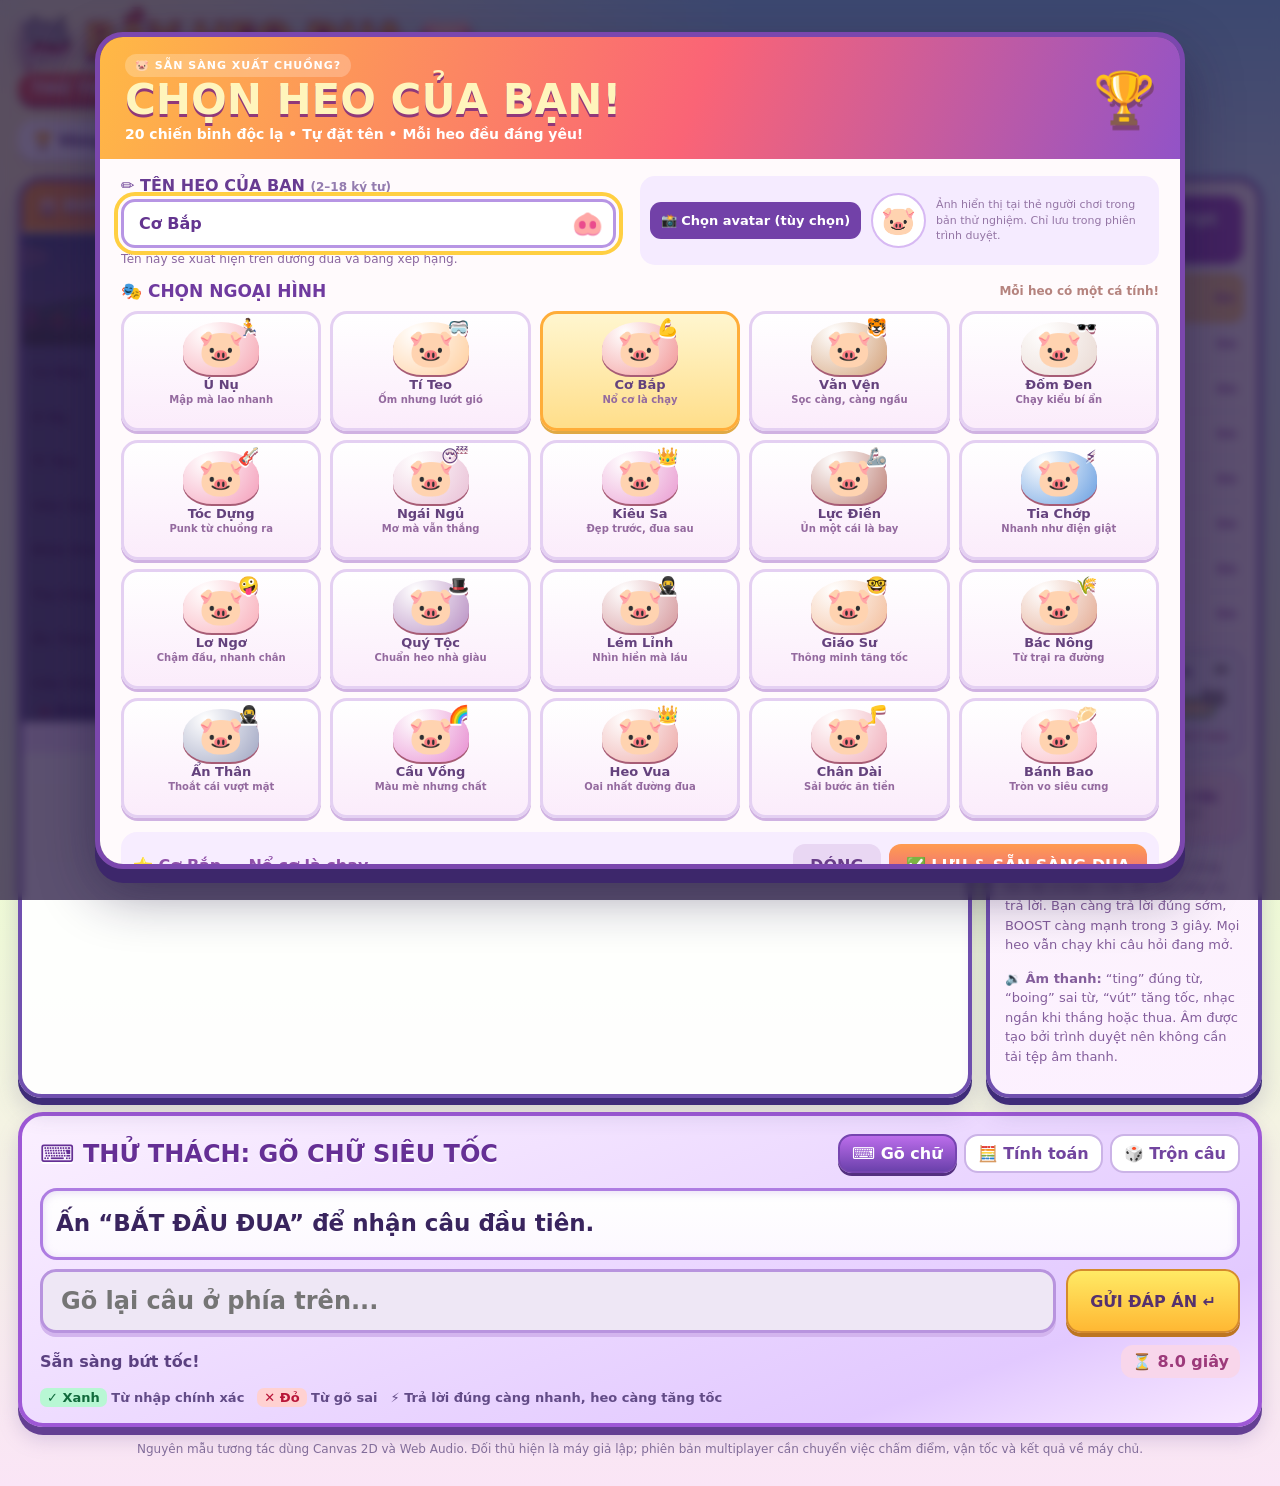
==== index.html @ 186b77ed "deploy: create GitHub Pages site entry from playable pig racing V2" ====
<!doctype html>
<html lang="vi">
<head>
<meta charset="utf-8">
<meta name="viewport" content="width=device-width, initial-scale=1">
<title>Bầy Heo Đua • Đường đua 3 vòng & Tùy chỉnh heo</title>
<style>
:root{font-family:"Trebuchet MS",system-ui,sans-serif;color:#39245e;background:#f8eaca;font-synthesis:none}
*{box-sizing:border-box}body{margin:0;background:radial-gradient(circle at 20% 0%,#fff6d8,#f9def0 54%,#d1f0fd);min-height:100vh}
button,input{font:inherit}button{cursor:pointer;border:0;font-weight:900}
.shell{max-width:1530px;margin:auto;padding:18px}.top{display:flex;align-items:center;justify-content:space-between;gap:14px;flex-wrap:wrap;margin-bottom:14px}
h1{margin:0;font-size:clamp(23px,3.4vw,44px);color:#fff;text-shadow:0 3px 0 #873e9c,3px 5px 0 #502f74,-1px -1px 1px #502f74;letter-spacing:.5px}
.sub{font-weight:900;color:#b03663;letter-spacing:.4px;margin:3px 0 0}
.header-controls{display:flex;gap:8px;align-items:center;flex-wrap:wrap}.pill,.control{border-radius:16px;padding:11px 15px;box-shadow:0 4px 0 rgba(86,52,116,.18);background:#fff;color:#553277;font-weight:900}
.pill b{color:#ec5288}.control{background:#51317a;color:#fff}.control.primary{background:#ef528c;color:white}.control:hover,.choice:hover{filter:brightness(1.08)}.control:focus-visible,.choice:focus-visible,input:focus-visible{outline:4px solid #ffcf42;outline-offset:3px}
.layout{display:grid;grid-template-columns:minmax(0,1fr) 276px;gap:14px}.card{background:rgba(255,255,255,.94);border:4px solid #70479a;border-radius:24px;box-shadow:0 9px 0 rgba(74,38,102,.18);overflow:hidden}
.arena-bar{background:linear-gradient(100deg,#6f41ad,#a34cc2);color:#fff;display:flex;gap:10px;padding:10px 16px;align-items:center;justify-content:space-between;flex-wrap:wrap;font-weight:900}
.arena-bar span{background:#ffffff24;border-radius:18px;padding:5px 10px}.canvaswrap{position:relative;background:#c6f0fc}
canvas{width:100%;height:auto;aspect-ratio:1200/620;display:block}.canvas-cover{position:absolute;inset:0;background:#2a1846ae;display:flex;align-items:center;justify-content:center;text-align:center;padding:16px;color:#fff}
.canvas-cover.hidden{display:none}.canvas-cover .message{max-width:530px;background:#583484ed;border:3px solid #ffd46c;border-radius:26px;padding:20px;box-shadow:0 10px 25px #24143f75}
.canvas-cover h2{font-size:clamp(24px,3vw,37px);margin:0 0 12px;color:#ffed94}.canvas-cover p{line-height:1.5}.canvas-cover .big{background:#ffcd35;color:#522c72;border-radius:16px;padding:12px 24px;box-shadow:0 5px 0 #b57324}
.bottom-hint{padding:8px 14px;text-align:center;font-size:13px;font-weight:800;color:#79549a;background:#f4e6ff}
.sidebar{padding:15px}.sidebar h2{font-size:20px;margin:0 0 10px}.racer{display:flex;align-items:center;justify-content:space-between;padding:9px 6px;border-bottom:1px dashed #d7b8e8;font-weight:900;gap:6px}.racer.me{background:#fff0b5;border-radius:12px}.racer .position{display:inline-grid;place-items:center;border-radius:100%;width:26px;height:26px;background:#6f4ca5;color:#fff;font-size:13px}
.racer .nm{flex:1;min-width:0;font-size:13px}.racer .meter{color:#a060b1;font-size:12px;white-space:nowrap}.tip{font-size:13px;color:#845e9c;line-height:1.5;margin-top:14px}
.challenge{margin-top:14px;padding:18px;border:4px solid #7b4db2;border-radius:25px;background:linear-gradient(120deg,#fbecff,#fafaff);box-shadow:0 9px 0 #c8b0e4}
.challenge-head{display:flex;align-items:center;justify-content:space-between;gap:12px;flex-wrap:wrap}.challenge h2{font-size:clamp(17px,2.2vw,24px);margin:0;color:#63368e}
.choices{display:flex;gap:7px;flex-wrap:wrap}.choice{padding:8px 12px;border-radius:14px;color:#72459f;background:white;border:2px solid #cbb3e7}.choice.active{background:#7645b0;border-color:#7645b0;color:white}
.prompt{display:flex;flex-wrap:wrap;gap:6px;min-height:72px;background:#fff;border:3px solid #d8bdf6;border-radius:17px;padding:13px;margin:15px 0 9px;align-items:center;line-height:1.7;font-size:clamp(15px,2.1vw,23px);font-weight:900}
.word{padding:2px 5px;border-radius:7px;white-space:pre-wrap}.word.correct{background:#b8f7d4;color:#116b3c}.word.wrong{background:#ffd1d1;color:#b91639;text-decoration:underline wavy #e23254}.word.pending{background:#fff2af;color:#7a5e29}.word.active{outline:2px solid #d4c1fb;color:#69448e}.word.other{color:#6e6686}.prompt.math{justify-content:center;font-size:clamp(25px,5vw,42px)}
.typearea{display:flex;gap:10px;align-items:stretch;flex-wrap:wrap}.typearea input{min-width:0;flex:1 1 310px;padding:15px 18px;border:3px solid #b894de;border-radius:16px;font-size:clamp(17px,2vw,24px);color:#3b285e;font-weight:700;background:#fff}.typearea input:disabled{background:#eee7f5}.typearea button{border-radius:15px;padding:10px 22px;background:#ffcc37;color:#55316e}
.feedback{display:flex;justify-content:space-between;gap:12px;align-items:center;flex-wrap:wrap;margin-top:12px;font-weight:900}.feedback .status{color:#5b4181}.feedback .countdown{background:#f8d6eb;padding:7px 11px;border-radius:12px;color:#9c397a}
.legend{display:flex;gap:13px;flex-wrap:wrap;margin-top:12px;font-size:13px;color:#624b87;font-weight:800}.legend strong{padding:2px 7px;border-radius:7px}.legend .green{background:#b8f7d4;color:#116b3c}.legend .red{background:#ffd1d1;color:#b91639}
.footer{font-size:12px;color:#826d9a;text-align:center;margin:15px 0 6px}
@media(max-width:900px){.layout{grid-template-columns:1fr}.sidebar{display:block}.scorelist{display:grid;grid-template-columns:repeat(auto-fit,minmax(160px,1fr));gap:5px}.racer{border-bottom:0;background:#f7f0ff;border-radius:12px;padding:7px}.arena-bar{font-size:13px}}
@media(prefers-reduced-motion:reduce){*{scroll-behavior:auto!important;transition:none!important}}

/* GAME UI V2 — brighter arcade look while preserving responsive accessible controls */
:root{--violet:#58379e;--pink:#f15e8e;--sun:#ffd458;--grass:#61b967}
body{background:radial-gradient(circle at 8% 8%,#fff3b5 0,transparent 36%),linear-gradient(180deg,#88ddff 0%,#d1f5ff 14%,#efffd3 55%,#fae5f6 100%)}
.shell{max-width:1580px;padding:15px 18px 24px}
h1{font-family:system-ui,sans-serif;letter-spacing:-1.4px;color:#ffdf49;font-style:italic;-webkit-text-stroke:2px #a03547;text-shadow:0 3px 0 #e94f46,0 7px 0 #732764,0 11px 0 #f6eac2,0 14px 16px #723e77}
.sub{background:linear-gradient(90deg,#dc5249,#fa8d3e);border-radius:24px;color:#fff;text-shadow:0 1px #902b4d;box-shadow:0 4px #94335c;padding:6px 14px;display:inline-block;margin-top:7px}
.card{border-color:#7050af;box-shadow:0 7px 0 #3f2c79,0 13px 24px #4f49823c}
.arena-bar{background:linear-gradient(90deg,#f9a234,#e45d69 40%,#a04bc2);border-bottom:3px solid #ffe195;text-shadow:0 2px #713467}
.arena-bar span{background:#fff3;color:#fff;box-shadow:inset 0 0 0 1px #ffeb8f77}
.challenge{border-color:#9e58d6;background:linear-gradient(160deg,#fbf0ff,#e2c9ff 80%,#f8e8ff);box-shadow:0 8px 0 #644093,0 12px 20px #8162a844}
.challenge h2{color:#652f95;text-shadow:0 2px #fff}
.prompt{box-shadow:inset 0 2px 8px #a884d944;border-color:#ae7de2;background:linear-gradient(#fff,#fcf8ff)}
.typearea input{box-shadow:0 4px 0 #d3b5ee;background:linear-gradient(#fff,#fffaff)}
.typearea button{background:linear-gradient(#ffea65,#ffb833);border:2px solid #d58b2c;box-shadow:0 4px #bd7521}
.choice.active{background:linear-gradient(#bc6deb,#6b41ac);box-shadow:0 3px #543080}
.sidebar{background:linear-gradient(170deg,#fffdf8,#fcf0ff)}
.sidebar h2{padding:10px;border-radius:15px;background:linear-gradient(90deg,#6936ac,#a654c2);color:#fff;text-align:center;text-shadow:0 1px #4b2a80}
.racer.me{background:linear-gradient(90deg,#ffefa4,#ffd887);border:2px solid #fac24a}
.racer .position{background:linear-gradient(160deg,#8964d2,#5936a3);border:1px solid #ead5ff}
.racer.me .position{background:linear-gradient(#ffcf33,#fc8c31);color:#7c3b23}
.control{background:linear-gradient(#725bb1,#452979);border:2px solid #aa92e2;color:#fff;box-shadow:0 4px 0 #40266d}
.control.primary{background:linear-gradient(#ff94b3,#ed427d);border-color:#ffbacd}
.canvas-cover .message{background:linear-gradient(150deg,#7541ad,#512e84);border:4px solid #ffda5f;box-shadow:0 12px 0 #3d2866}
.canvas-cover .big{background:linear-gradient(#fff068,#ffba32);border:2px solid #ffe8b0}
.customize-trigger{white-space:nowrap}
/* Setup modal */
.setup-backdrop{position:fixed;inset:0;background:#20113cba;display:flex;justify-content:center;align-items:center;z-index:50;padding:18px;backdrop-filter:blur(5px)}
.setup-backdrop.hidden{display:none}
.setup-card{width:min(1090px,100%);max-height:93vh;overflow:auto;background:#fffafc;border:5px solid #7b47ae;border-radius:28px;box-shadow:0 14px 0 #3d276b,0 22px 56px #1b113c7a}
.setup-banner{display:flex;align-items:center;justify-content:space-between;padding:17px 25px;color:#fff;background:linear-gradient(110deg,#ffb945,#fa6476 55%,#9253c7)}
.setup-banner h2{margin:2px 0;font-size:clamp(24px,4vw,42px);color:#fff5bc;text-shadow:0 3px #903879}
.setup-banner p{margin:2px 0 0;font-size:14px;font-weight:800}
.micro{background:#ffffff39;border-radius:13px;padding:5px 10px;letter-spacing:1px;font-size:11px;font-weight:900}
.balloon{font-size:50px;filter:drop-shadow(2px 5px 0 #7e427a)}
.setup-content{padding:17px 21px 22px}
.setup-fields{display:grid;grid-template-columns:minmax(0,1fr) minmax(0,1.05fr);gap:4px 24px;align-items:center}
.input-label{font-weight:1000;align-self:end;font-size:16px;color:#683b92}.input-label span{font-size:12px;color:#947caf;font-weight:600}
.name-wrap{grid-column:1;position:relative;display:flex;align-items:center}
.name-wrap input{border:3px solid #b795e4;border-radius:14px;padding:12px 44px 12px 15px;font-weight:900;color:#63348f;width:100%;background:#fff}
.name-wrap span{position:absolute;right:13px;font-size:25px}
.hint-name{grid-column:1;font-size:12px;color:#8b679f}
.upload-row{grid-column:2;grid-row:1/4;display:flex;align-items:center;gap:10px;background:#f5ebff;border-radius:15px;padding:10px}
.avatar-button{cursor:pointer;background:#7241a8;color:#fff;border-radius:11px;padding:11px;font-size:13px;font-weight:900;white-space:nowrap}
.avatar-preview{width:55px;height:55px;flex:none;display:grid;place-items:center;background:#fff;border:2px solid #d7b9f3;border-radius:50%;font-size:28px;overflow:hidden}
.avatar-preview img{width:100%;height:100%;object-fit:cover}
.upload-row p{font-size:11px;color:#9475a5;max-width:210px;line-height:1.4}
.selector-title{display:flex;align-items:center;justify-content:space-between;margin:15px 0 10px;font-size:17px;font-weight:1000;color:#6f3a9f}
.selector-caption{font-size:12px;color:#b5837e}
.roster-grid{display:grid;grid-template-columns:repeat(5,minmax(0,1fr));gap:9px}
.skin{display:flex;min-width:0;flex-direction:column;align-items:center;gap:2px;padding:8px 5px 10px;border-radius:17px;border:3px solid #e4d0f2;background:linear-gradient(#fff,#fbecfb);color:#64427d;box-shadow:0 3px 0 #d0b2e2}
.skin:hover{transform:translateY(-2px);border-color:#e7aefb}.skin.selected{border-color:#ffad39;background:linear-gradient(#fff6cf,#ffde8a);box-shadow:0 3px #e0a944}
.skin-icon{height:53px;width:76px;border-radius:60% 60% 46% 46%;display:grid;place-items:center;font-size:37px;filter:drop-shadow(0 2px 0 #a75c75);position:relative}
.skin-accessory{position:absolute;font-size:17px;top:-5px;right:0;filter:drop-shadow(0 2px white)}
.skin-name{font-size:13px;font-weight:1000;text-align:center}
.skin-tag{font-size:10px;line-height:1.25;min-height:24px;font-weight:700;color:#946a9f;text-align:center}
.setup-bottom{display:flex;align-items:center;justify-content:space-between;gap:12px;flex-wrap:wrap;background:#f7edff;border-radius:16px;padding:12px;margin-top:14px;font-weight:900}
.setup-buttons{display:flex;gap:8px}.setup-buttons button{padding:12px 17px;border-radius:12px;background:#e9d7f3;color:#693e89}
#saveCustomize{color:#fff;background:linear-gradient(#ff9c50,#e85d89);box-shadow:0 4px #a84976}
#chosenInfo{color:#9051aa}
@media(max-width:850px){.roster-grid{grid-template-columns:repeat(4,minmax(0,1fr))}.setup-fields{grid-template-columns:1fr}.upload-row{grid-column:1;grid-row:auto}.name-wrap,.hint-name{grid-column:1}.setup-content{padding:13px}.header-controls{justify-content:center}}
@media(max-width:490px){.roster-grid{grid-template-columns:repeat(3,minmax(0,1fr))}.skin-name{font-size:12px}.skin-tag{font-size:9px}.setup-card{max-height:95vh}.setup-banner{padding:12px}.setup-banner h2{font-size:23px}.setup-bottom{justify-content:center}.setup-buttons{width:100%}.setup-buttons button{flex:1;padding:10px 8px;font-size:12px}.upload-row{flex-wrap:wrap}}


.mini-map{margin-top:13px;border:2px solid #c7ace6;background:linear-gradient(140deg,#eefcf0,#f4edff);border-radius:15px;padding:12px}
.mini-map-header{font-size:13px;font-weight:1000;color:#684298;display:flex;justify-content:space-between}
.mini-map-rail{margin:19px 13px 12px;border:4px solid #76ae78;height:20px;border-radius:100px;position:relative;background:linear-gradient(90deg,#f4e1a4,#ffd989);box-shadow:inset 0 2px 2px #bd8d63}
.mini-map-rail:before{content:"";position:absolute;top:7px;width:100%;border-top:2px dashed #fff}
.mini-map-dot{position:absolute;top:-16px;left:0%;font-size:26px;filter:drop-shadow(0 2px 1px #be9478);transform:translateX(-50%);transition:left .12s linear}
.mini-map-finish{position:absolute;right:-16px;top:-14px;font-size:24px}
.mini-map-metric{display:flex;align-items:center;justify-content:space-between;gap:8px;font-size:11px;color:#755f8f}
.mini-map-metric strong{color:#af4692}
.boost-panel{border:3px solid #e6c9f9;background:linear-gradient(120deg,#fff8d5,#ffe1f7);border-radius:15px;padding:10px;display:flex;gap:10px;margin-top:12px;align-items:center;min-height:69px;box-shadow:inset 0 2px 0 #ffffff}
.boost-glyph{display:grid;place-items:center;border:2px solid #ffd152;background:#fff1a5;border-radius:50%;width:48px;height:48px;font-size:27px;flex:none}
.boost-panel strong,.boost-panel span{display:block}.boost-panel strong{font-size:12px;color:#7d3299}.boost-panel div span{font-size:12px;color:#8d6596;margin-top:3px}.boost-panel.active{background:linear-gradient(110deg,#ffe163,#ffc68b,#e1a5fd);border-color:#f8a32e;animation:boing .32s alternate infinite}
@keyframes boing{from{transform:translateY(0)}to{transform:translateY(-2px)}}

</style>
</head>
<body>
<div class="shell">
  <header class="top">
    <div><h1>🏁 BẦY HEO ĐUA 🐷</h1><p class="sub">THỬ THÁCH GÕ PHÍM • ĐƯỜNG ĐUA 3 VÒNG</p></div>
    <div class="header-controls">
      <div class="pill">🏆 Vòng <b id="lap">1/3</b></div>
      <div class="pill">⏱️ <b id="clock">00:00.0</b></div>
      <button class="control customize-trigger" id="changePig" type="button">🎨 Chọn heo & đặt tên</button>
      <button class="control" id="sound" type="button" aria-pressed="true">🔊 Âm thanh: Bật</button>
      <button class="control primary" id="restart" type="button">↻ Chơi lại</button>
    </div>
  </header>
  <div class="setup-backdrop hidden" id="customizer" role="dialog" aria-modal="true" aria-labelledby="setupTitle">
    <section class="setup-card">
      <div class="setup-banner"><div><span class="micro">🐷 SẴN SÀNG XUẤT CHUỒNG?</span><h2 id="setupTitle">CHỌN HEO CỦA BẠN!</h2><p>20 chiến binh độc lạ • Tự đặt tên • Mỗi heo đều đáng yêu!</p></div><div class="balloon">🏆</div></div>
      <div class="setup-content">
        <div class="setup-fields">
          <label for="pigName" class="input-label">✏️ TÊN HEO CỦA BẠN <span>(2–18 ký tự)</span></label>
          <div class="name-wrap"><input id="pigName" type="text" maxlength="18" placeholder="Ví dụ: Heo Siêu Quậy" autocomplete="off" spellcheck="false"><span>🐽</span></div>
          <div class="hint-name" id="nameHint">Tên này sẽ xuất hiện trên đường đua và bảng xếp hạng.</div>
          <div class="upload-row"><label for="avatarUpload" class="avatar-button">📸 Chọn avatar (tùy chọn)</label><input id="avatarUpload" type="file" accept="image/png,image/jpeg,image/webp" hidden><div class="avatar-preview" id="avatarPreview" aria-label="Avatar hiện tại">🐷</div><p>Ảnh hiển thị tại thẻ người chơi trong bản thử nghiệm. Chỉ lưu trong phiên trình duyệt.</p></div>
        </div>
        <div class="selector-title"><span>🎭 CHỌN NGOẠI HÌNH</span><span class="selector-caption">Mỗi heo có một cá tính!</span></div>
        <div id="roster" class="roster-grid" role="group" aria-label="Chọn nhân vật heo"></div>
        <div class="setup-bottom"><span id="chosenInfo">⭐ Cơ Bắp — Nổ cơ là chạy</span><div class="setup-buttons"><button id="closeCustomize" type="button">ĐÓNG</button><button id="saveCustomize" type="button">✅ LƯU & SẴN SÀNG ĐUA</button></div></div>
      </div>
    </section>
  </div>
  <div class="layout">
    <section class="card" aria-label="Đường đua heo">
      <div class="arena-bar"><strong>🐷 ĐƯỜNG ĐUA NÔNG TRẠI</strong><span id="raceInfo">Sẵn sàng xuất phát</span><span>🐽 Heo của bạn: <b id="myPigName">Cơ Bắp</b></span></div>
      <div class="canvaswrap">
        <canvas id="track" width="1200" height="620" aria-label="Đường đua 8 heo gồm 3 vòng"></canvas>
        <div class="canvas-cover" id="overlay">
          <div class="message"><h2 id="overlayTitle">🐷 Cùng đua nào!</h2>
            <p id="overlayBody">Mỗi từ gõ đúng chuyển <strong style="color:#86ffb7">màu xanh</strong>; từ sai chuyển <strong style="color:#ff9999">màu đỏ</strong>. Trả lời nhanh để BOOST heo của bạn.</p>
            <button id="start" class="big" type="button">🚀 BẮT ĐẦU ĐUA</button>
          </div>
        </div>
      </div>
      <div class="bottom-hint">🐖 Heo luôn chạy kể cả khi bạn đang gõ • ⚡ BOOST tăng tốc tạm thời • 🏁 Đua đủ 3 vòng</div>
    </section>
    <aside class="card sidebar">
      <h2>🏆 Xếp hạng trực tiếp</h2><div id="scorelist" class="scorelist"></div>
      <div class="mini-map" aria-label="Tiến trình đường đua">
        <div class="mini-map-header">🗺️ BẢN ĐỒ ĐƯỜNG ĐUA <span>🏁</span></div>
        <div class="mini-map-rail"><span id="mapDot" class="mini-map-dot">🐷</span><span class="mini-map-finish">🏁</span></div>
        <div class="mini-map-metric"><span id="percentDone">0% đã hoàn thành</span><strong id="speedMeter">13.7 m/s</strong></div>
      </div>
      <div class="boost-panel" id="boostPanel"><span class="boost-glyph">⚡</span><div><strong id="boostTitle">SẴN SÀNG TĂNG TỐC</strong><span id="boostText">Gõ nhanh để BOOST!</span></div></div>
      <p class="tip"><strong>⭐ Luật demo:</strong> 6 heo chạy cùng tốc độ cơ bản. Các đối thủ máy tự trả lời. Bạn càng trả lời đúng sớm, BOOST càng mạnh trong 3 giây. Mọi heo vẫn chạy khi câu hỏi đang mở.</p>
      <p class="tip"><strong>🔉 Âm thanh:</strong> “ting” đúng từ, “boing” sai từ, “vút” tăng tốc, nhạc ngắn khi thắng hoặc thua. Âm được tạo bởi trình duyệt nên không cần tải tệp âm thanh.</p>
    </aside>
  </div>
  <section class="challenge" aria-label="Thử thách tương tác">
    <div class="challenge-head">
      <h2 id="questionLabel">⌨️ THỬ THÁCH: GÕ CHỮ SIÊU TỐC</h2>
      <div class="choices">
        <button class="choice active" type="button" data-mode="typing">⌨️ Gõ chữ</button>
        <button class="choice" type="button" data-mode="math">🧮 Tính toán</button>
        <button class="choice" type="button" data-mode="mixed">🎲 Trộn câu</button>
      </div>
    </div>
    <div id="prompt" class="prompt" aria-live="polite">Ấn “BẮT ĐẦU ĐUA” để nhận câu đầu tiên.</div>
    <div class="typearea">
      <input type="text" id="answer" aria-label="Gõ câu trả lời" autocomplete="off" autocapitalize="off" spellcheck="false" inputmode="text" placeholder="Gõ lại câu ở phía trên..." disabled>
      <button type="button" id="submit" disabled>GỬI ĐÁP ÁN ↵</button>
    </div>
    <div class="feedback"><span class="status" id="feedback" aria-live="polite">Sẵn sàng bứt tốc!</span><span class="countdown" id="qtime">⏳ 12.0 giây</span></div>
    <div class="legend"><span><strong class="green">✓ Xanh</strong> Từ nhập chính xác</span><span><strong class="red">✕ Đỏ</strong> Từ gõ sai</span><span>⚡ Trả lời đúng càng nhanh, heo càng tăng tốc</span></div>
  </section>
  <p class="footer">Nguyên mẫu tương tác dùng Canvas 2D và Web Audio. Đối thủ hiện là máy giả lập; phiên bản multiplayer cần chuyển việc chấm điểm, vận tốc và kết quả về máy chủ.</p>
</div>
<script>
(function () {
  "use strict";
  var canvas = document.getElementById("track");
  var ctx = canvas.getContext("2d");
  var answer = document.getElementById("answer");
  var promptNode = document.getElementById("prompt");
  var feedback = document.getElementById("feedback");
  var scorelist = document.getElementById("scorelist");
  var overlay = document.getElementById("overlay");
  var soundBtn = document.getElementById("sound");
  var pigRoster = [{"id":0,"name":"Ú Nụ","tagline":"Mập mà lao nhanh","kind":"fat","color":"#f6a6b3","icon":"🏃"},{"id":1,"name":"Tí Teo","tagline":"Ốm nhưng lướt gió","kind":"thin","color":"#ffce9d","icon":"🥽"},{"id":2,"name":"Cơ Bắp","tagline":"Nổ cơ là chạy","kind":"muscle","color":"#f29696","icon":"💪"},{"id":3,"name":"Vằn Vện","tagline":"Sọc càng, càng ngầu","kind":"stripe","color":"#d3a179","icon":"🐯"},{"id":4,"name":"Đốm Đen","tagline":"Chạy kiểu bí ẩn","kind":"spot","color":"#e9d9d2","icon":"🕶️"},{"id":5,"name":"Tóc Dựng","tagline":"Punk từ chuồng ra","kind":"punk","color":"#f49db9","icon":"🎸"},{"id":6,"name":"Ngái Ngủ","tagline":"Mơ mà vẫn thắng","kind":"sleep","color":"#e9bfd5","icon":"😴"},{"id":7,"name":"Kiêu Sa","tagline":"Đẹp trước, đua sau","kind":"queen","color":"#e99bd1","icon":"👑"},{"id":8,"name":"Lực Điền","tagline":"Ủn một cái là bay","kind":"muscle","color":"#bf8379","icon":"🦾"},{"id":9,"name":"Tia Chớp","tagline":"Nhanh như điện giật","kind":"lightning","color":"#699fe1","icon":"⚡"},{"id":10,"name":"Lơ Ngơ","tagline":"Chậm đầu, nhanh chân","kind":"fat","color":"#f9aeba","icon":"🤪"},{"id":11,"name":"Quý Tộc","tagline":"Chuẩn heo nhà giàu","kind":"royal","color":"#b78ec2","icon":"🎩"},{"id":12,"name":"Lém Lỉnh","tagline":"Nhìn hiền mà láu","kind":"ninja","color":"#d5979b","icon":"🥷"},{"id":13,"name":"Giáo Sư","tagline":"Thông minh tăng tốc","kind":"smart","color":"#f3bd9a","icon":"🤓"},{"id":14,"name":"Bác Nông","tagline":"Từ trại ra đường","kind":"farmer","color":"#e3aa92","icon":"🌾"},{"id":15,"name":"Ẩn Thân","tagline":"Thoắt cái vượt mặt","kind":"ninja","color":"#9fa5c2","icon":"🥷"},{"id":16,"name":"Cầu Vồng","tagline":"Màu mè nhưng chất","kind":"rainbow","color":"#e78cd0","icon":"🌈"},{"id":17,"name":"Heo Vua","tagline":"Oai nhất đường đua","kind":"royal","color":"#eda9a7","icon":"👑"},{"id":18,"name":"Chân Dài","tagline":"Sải bước ăn tiền","kind":"thin","color":"#f0aeba","icon":"🦵"},{"id":19,"name":"Bánh Bao","tagline":"Tròn vo siêu cưng","kind":"fat","color":"#f9b8c3","icon":"🥟"}];
  var racers = [
    {name:"Cơ Bắp",color:"#ee8797",kind:"muscle",base:13.7,me:true},
    {name:"Ú Nụ",color:"#f6a6b3",kind:"fat",base:13.7},
    {name:"Tí Teo",color:"#ffdc7b",kind:"thin",base:13.7},
    {name:"Vằn Vện",color:"#eac18e",kind:"stripe",base:13.7},
    {name:"Cầu Vồng",color:"#bca8fd",kind:"rainbow",base:13.7},
    {name:"Ẩn Thân",color:"#9fa5c2",kind:"ninja",base:13.7}
  ];
  var texts = [
    "Con heo cơ bắp đang bứt tốc về đích!",
    "Ú Nụ không hề chậm, chỉ đang lấy đà.",
    "Heo Tia Chớp chạy qua cánh đồng hoa.",
    "The funny pig jumps over a blue cloud.",
    "Bánh bao biết bay nhưng vẫn thích chạy bộ.",
    "Năm chú heo cùng luyện gõ phím siêu tốc.",
    "A happy pig can run faster than the wind.",
    "Heo vằn vện phi như tên lửa màu hồng."
  ];
  var lapDistance = 220;
  var totalDistance = lapDistance * 3;
  var qDuration = 12;
  var boostedFor = 3;
  var state = "ready";
  var mode = "typing";
  var currentKind = "typing";
  var question = "";
  var mathResult = 0;
  var questionStarted = 0;
  var elapsed = 0;
  var round = 0;
  var indexText = 0;
  var challengeDone = false;
  var answeredBots = [];
  var botTimes = [];
  var particles = [];
  var lastFrame = 0;
  var frameId = 0;
  var composition = false;
  var correctWordsPlayed = 0;
  var soundOn = true;
  var audio = null;
  var lastInput = "";
  var nextQuestionDelay = 0;
  var lastScoreUpdate = 0;
  var lastQuestionTime = -1;
  var isStarted = false;

  function el(id){return document.getElementById(id);}
  function rand(min,max){return min + Math.random()*(max-min);}
  function clamp(v,a,b){return Math.max(a,Math.min(b,v));}
  function normalize(s){return s.normalize("NFC");}
  function initAudio() {
    if(!soundOn)return;
    var AudioClass = window.AudioContext || window.webkitAudioContext;
    if(!AudioClass)return;
    if(!audio) audio = new AudioClass();
    if(audio.state === "suspended") audio.resume();
  }
  function note(freq,duration,wave,gain,start,slide) {
    if(!soundOn || !audio)return;
    var at=audio.currentTime+(start||0);
    var oscillator=audio.createOscillator(), amp=audio.createGain();
    oscillator.type=wave||"sine";
    oscillator.frequency.setValueAtTime(freq,at);
    if(slide)oscillator.frequency.exponentialRampToValueAtTime(Math.max(60,slide),at+duration);
    amp.gain.setValueAtTime(.0001,at);
    amp.gain.exponentialRampToValueAtTime(Math.max(.0002,gain||.035),at+.014);
    amp.gain.exponentialRampToValueAtTime(.0001,at+duration);
    oscillator.connect(amp).connect(audio.destination);
    oscillator.start(at);oscillator.stop(at+duration+.03);
  }
  function sfx(type){
    if(!soundOn)return;
    initAudio();
    if(type==="correct") note(740,.072,"sine",.034,0,920);
    if(type==="wrong"){note(240,.15,"triangle",.072,0,115);note(140,.13,"sine",.024,.05,90);}
    if(type==="boost"){note(450,.13,"triangle",.075,0,790);note(790,.18,"sine",.065,.11,1120);}
    if(type==="start"){[392,494,588,784].forEach(function(n,i){note(n,.12,"triangle",.045,i*.10);});}
    if(type==="win"){[523,659,784,1046,784,1046].forEach(function(n,i){note(n,i>3?.34:.18,"triangle",.062,i*.15);});}
    if(type==="lose"){[500,395,300,210].forEach(function(n,i){note(n,.24,"triangle",.055,i*.18);});}
  }
  function reset() {
    if(frameId){cancelAnimationFrame(frameId);frameId=0;}
    racers.forEach(function(p,i){p.distance=0;p.speed=p.base;p.boost=0;p.boostUntil=0;p.finishTime=null;p.colorIndex=i;});
    particles=[];elapsed=0;round=0;lastFrame=0;nextQuestionDelay=0;isStarted=false;
    el("mapDot").style.left="0%";el("percentDone").textContent="0% đã hoàn thành";el("speedMeter").textContent="13.7 m/s";
    el("boostPanel").classList.remove("active");el("boostTitle").textContent="SẴN SÀNG TĂNG TỐC";el("boostText").textContent="Gõ nhanh để BOOST!";
    state="ready";el("changePig").disabled=false;challengeDone=false;answer.value="";answer.disabled=true;el("submit").disabled=true;
    el("clock").textContent="00:00.0";el("lap").textContent="1/3";el("qtime").textContent="⏳ 8.0 giây";el("raceInfo").textContent="Sẵn sàng xuất phát";el("myPigName").textContent=racers[0].name;
    promptNode.textContent="Ấn “BẮT ĐẦU ĐUA” để nhận câu đầu tiên.";
    feedback.textContent="Sẵn sàng bứt tốc!";
    el("overlayTitle").textContent="🐷 Cùng đua nào!";
    el("overlayBody").textContent="Gõ chính xác từng từ hoặc giải phép tính để heo của bạn tăng tốc. Trong lúc bạn gõ, tất cả heo vẫn chạy!";
    el("start").textContent="🚀 BẮT ĐẦU ĐUA";
    overlay.classList.remove("hidden");
    updateScore();
    paint(0);
  }
  function begin(){
    initAudio();reset();el("changePig").disabled=true;state="running";isStarted=true;overlay.classList.add("hidden");sfx("start");
    startQuestion();answer.focus();lastFrame=performance.now();frameId=requestAnimationFrame(frame);
  }
  function makeMath(){
    var operators=["+","−","×","÷"];
    var op=operators[Math.floor(Math.random()*operators.length)];
    var a,b;
    if(op==="÷"){b=Math.floor(rand(2,13));mathResult=Math.floor(rand(2,14));a=b*mathResult;}
    else{a=Math.floor(rand(12,99));b=Math.floor(rand(2,26));mathResult=op==="+"?a+b:op==="−"?a-b:a*b;}
    return a+" "+op+" "+b+" = ?";
  }
  function startQuestion(){
    if(state!=="running")return;
    round++;
    currentKind=mode==="mixed"?(Math.random()<.5?"typing":"math"):mode;
    question=currentKind==="math"?makeMath():texts[indexText++%texts.length];
    questionStarted=elapsed;
    challengeDone=false;answeredBots=Array(racers.length).fill(false);
    botTimes=racers.map(function(p,i){return i===0?Infinity:rand(2.1,9.3);});
    correctWordsPlayed=0;lastInput="";lastQuestionTime=-1;
    answer.value="";answer.disabled=false;el("submit").disabled=false;
    answer.placeholder=currentKind==="math"?"Nhập kết quả rồi nhấn Enter...":"Gõ chính xác từng từ...";
    answer.setAttribute("inputmode",currentKind==="math"?"numeric":"text");
    el("questionLabel").textContent=currentKind==="math"?"🧮 THỬ THÁCH: TÍNH TOÁN THẦN TỐC":"⌨️ THỬ THÁCH: GÕ CHỮ SIÊU TỐC";
    promptNode.classList.toggle("math",currentKind==="math");
    feedback.textContent="Nhanh tay lên! Heo của bạn vẫn đang chạy...";
    drawWords();answer.focus();
  }
  function wordStatus(text,typed,start,end) {
    if(typed.length<=start)return "other";
    var upto=Math.min(end,typed.length);
    var part=typed.slice(start,upto);
    var expected=text.slice(start,upto);
    if(part!==expected)return "wrong";
    if(typed.length>=end)return "correct";
    return "pending";
  }
  function drawWords(){
    promptNode.replaceChildren();
    if(currentKind==="math"){promptNode.textContent=question;return;}
    var fragment=document.createDocumentFragment();
    var re=/\S+/g, match,idx=0;
    var typed=normalize(answer.value),target=normalize(question);
    while((match=re.exec(target))!==null){
      if(match.index>idx)fragment.appendChild(document.createTextNode(target.slice(idx,match.index)));
      var span=document.createElement("span");
      span.textContent=match[0];
      span.className="word "+wordStatus(target,typed,match.index,match.index+match[0].length);
      if(typed.length===match.index)span.className="word active";
      fragment.appendChild(span);
      idx=match.index+match[0].length;
    }
    if(idx<target.length)fragment.appendChild(document.createTextNode(target.slice(idx)));
    promptNode.appendChild(fragment);
  }
  function validWordCount(typed){
    var c=0;var re=/\S+/g,match,target=normalize(question);
    while((match=re.exec(target))!==null){
      var end=match.index+match[0].length;
      if(typed.length>=end && typed.slice(match.index,end)===match[0])c++;
    }
    return c;
  }
  function onTyping(){
    if(state!=="running"||challengeDone)return;
    if(currentKind!=="typing")return;
    var typed=normalize(answer.value),target=normalize(question);
    drawWords();
    if(composition)return;
    var count=validWordCount(typed);
    if(count>correctWordsPlayed){correctWordsPlayed=count;sfx("correct");}
    var n=typed.length;
    if(n>lastInput.length && typed.slice(0,n)!==target.slice(0,n)){
      if(typed.slice(lastInput.length,n)!==target.slice(lastInput.length,n))sfx("wrong");
      feedback.textContent="🐽 Úi! Từ sai đã tô đỏ — sửa bằng Backspace nhé!";
    } else if(typed.slice(0,n)===target.slice(0,n)) {
      feedback.textContent="✅ Đúng rồi, tiếp tục gõ!";
    }
    lastInput=typed;
    if(typed===target)submitAnswer();
  }
  function submitAnswer(){
    if(state!=="running" || challengeDone)return;
    var typed=normalize(answer.value).trim();
    var right=currentKind==="typing"
      ?normalize(answer.value)===normalize(question)
      :typed!=="" && Number(typed)===mathResult;
    if(!right){
      sfx("wrong");
      feedback.textContent=currentKind==="math"?"❌ Kết quả chưa đúng, thử lại!":"❌ Chưa khớp toàn bộ câu, hãy sửa chữ màu đỏ!";
      return;
    }
    challengeDone=true;answer.disabled=true;el("submit").disabled=true;
    var rt=elapsed-questionStarted;
    var rank=1+botTimes.slice(1).filter(function(t){return t<=rt;}).length;
    var boost=[8.5,7,6,5,4.4,3.8,3,2.5][Math.min(rank-1,7)];
    racers[0].boost=boost;racers[0].boostUntil=elapsed+boostedFor;
    feedback.textContent="⚡ Đúng sau "+rt.toFixed(2)+"s • Hạng "+rank+"/"+racers.length+" • BOOST +"+boost.toFixed(1)+" m/s trong 3 giây!";
    sfx("boost");
  }
  function timeoutQuestion(){
    challengeDone=true;answer.disabled=true;el("submit").disabled=true;
    feedback.textContent="⌛ Hết giờ! Chờ thử thách tiếp theo. Heo vẫn chạy!";
  }
  function endRace(){
    if(state!=="running")return;
    state="finished";el("changePig").disabled=false;answer.disabled=true;el("submit").disabled=true;
    var sorted=racers.slice().sort(function(a,b){return (a.finishTime??Infinity)-(b.finishTime??Infinity);});
    var rank=sorted.indexOf(racers[0])+1;
    var winning=rank===1;
    el("overlayTitle").textContent=winning?"🏆 "+racers[0].name.toUpperCase()+" VÔ ĐỊCH!":"🐷 "+racers[0].name+" VỀ HẠNG "+rank+"!";
    el("overlayBody").textContent=winning
      ?"Heo của bạn đã bứt tốc vượt cả bầy! Xuất sắc!"
      :"Lần tới gõ nhanh hơn để giành ngôi đầu. Vui là chính!";
    el("start").textContent="🔁 ĐUA LẠI";
    overlay.classList.remove("hidden");el("raceInfo").textContent="Đã kết thúc · Hạng "+rank+"/"+racers.length;
    sfx(winning?"win":"lose");
    updateScore();
  }
  function updateRace(dt){
    elapsed+=dt;
    var qElapsed=elapsed-questionStarted;
    for(var i=1;i<racers.length;i++){
      if(!answeredBots[i] && qElapsed>=botTimes[i] && qElapsed<=qDuration+1){
        answeredBots[i]=true;
        var botRank=1+botTimes.slice(1).filter(function(t){return t<botTimes[i];}).length;
        racers[i].boost=[8.5,7,6,5,4.4,3.8,3,2.5][Math.min(botRank-1,7)];
        racers[i].boostUntil=elapsed+boostedFor;
      }
    }
    if(qElapsed>=qDuration&&!challengeDone)timeoutQuestion();
    if(qElapsed>=qDuration+1 && !nextQuestionDelay){nextQuestionDelay=elapsed;}
    if(nextQuestionDelay && elapsed>=nextQuestionDelay+.2){nextQuestionDelay=0;startQuestion();}
    racers.forEach(function(p){
      if(p.finishTime!==null)return;
      p.speed=p.base+(elapsed<p.boostUntil?p.boost:0);
      var before=p.distance;
      p.distance=Math.min(totalDistance,p.distance+p.speed*dt);
      if(before<totalDistance && p.distance>=totalDistance){
        var leftover=(totalDistance-before)/p.speed;
        p.finishTime=elapsed-dt+leftover;
      }
      if(Math.random()<dt*(p.speed>p.base?24:8)){
        particles.push({x:190+(p.distance/totalDistance)*950-27,y:147+(p.colorIndex+.5)*(450/racers.length)+Math.random()*8,
          r:rand(2,7),life:rand(.25,.65),boost:p.speed>p.base});
      }
    });
    particles.forEach(function(p){p.x-=34*dt;p.y+=9*dt;p.life-=dt;});
    particles=particles.filter(function(p){return p.life>0;}).slice(-200);
    if(racers.every(function(p){return p.finishTime!==null;})){endRace();}
    if(elapsed-lastScoreUpdate>.12){lastScoreUpdate=elapsed;updateScore();}
    el("mapDot").style.left=(racers[0].distance/totalDistance*100).toFixed(2)+"%";
    el("percentDone").textContent=Math.floor(racers[0].distance/totalDistance*100)+"% đã hoàn thành";
    el("speedMeter").textContent=racers[0].speed.toFixed(1)+" m/s";
    var activeBoost=racers[0].boostUntil>elapsed;
    el("boostPanel").classList.toggle("active",activeBoost);
    el("boostTitle").textContent=activeBoost?"⚡ BOOST ĐANG KÍCH HOẠT":"SẴN SÀNG TĂNG TỐC";
    el("boostText").textContent=activeBoost?"+"+racers[0].boost.toFixed(1)+" m/s · "+(racers[0].boostUntil-elapsed).toFixed(1)+" giây":"Gõ nhanh để BOOST!";
    var remain=Math.max(0,qDuration-(elapsed-questionStarted));
    var tenth=Math.floor(remain*10);
    if(tenth!==lastQuestionTime){
      lastQuestionTime=tenth;el("qtime").textContent="⏳ "+remain.toFixed(1)+" giây";
    }
    var myLap=Math.min(3,Math.floor(racers[0].distance/lapDistance)+1);
    el("lap").textContent=myLap+"/3";
    el("raceInfo").textContent="Quãng đường "+Math.round(racers[0].distance)+" / "+totalDistance+" m";
    var m=Math.floor(elapsed/60),s=(elapsed%60).toFixed(1).padStart(4,"0");
    el("clock").textContent=String(m).padStart(2,"0")+":"+s;
  }
  function updateScore(){
    var sorted=racers.slice().sort(function(a,b){return b.distance-a.distance || a.colorIndex-b.colorIndex;});
    scorelist.replaceChildren();
    sorted.forEach(function(p,i){
      var row=document.createElement("div");row.className="racer"+(p.me?" me":"");
      var pos=document.createElement("span");pos.className="position";pos.textContent=i+1;
      var name=document.createElement("span");name.className="nm";name.textContent=(p.me?"⭐ ":"🐽 ")+p.name;
      var meters=document.createElement("span");meters.className="meter";meters.textContent=Math.round(p.distance)+"m"+(p.speed>p.base?" ⚡":"");
      row.append(pos,name,meters);scorelist.appendChild(row);
    });
  }
  function roundedRect(x,y,w,h,r){
    ctx.beginPath();ctx.roundRect(x,y,w,h,r);
  }
  function pig(x,y,p,time){
    var boosted=p.speed>p.base;
    var bob=Math.sin(time*13+p.colorIndex*1.2)*(boosted?4:2.5);
    var fat=p.kind==="fat",thin=p.kind==="thin";
    var sx=fat?1.30:thin?.78:p.kind==="muscle"?1.13:1;
    var sy=fat?1.14:thin?.85:1;
    ctx.save();ctx.translate(x,y+bob);ctx.scale(sx*.78,sy*.78);
    if(boosted){
      ctx.strokeStyle="#ffe658";ctx.lineWidth=5;
      for(var z=0;z<3;z++){ctx.beginPath();ctx.moveTo(-54-z*12,(-17+z*17));ctx.lineTo(-23-z*9,(-17+z*17));ctx.stroke();}
    }
    // Running legs are animated separately from the body.
    var phase=Math.sin(time*(boosted?24:16)+p.colorIndex);
    ctx.fillStyle="#9e5364";
    for(var leg=0;leg<4;leg++){
      var dx=(leg%2===0?-17:15),dy=leg<2?12:22;
      ctx.save();ctx.translate(dx,dy);ctx.rotate((leg%2?1:-1)*phase*.55);
      roundedRect(-7,0,14,18,5);ctx.fill();ctx.fillStyle="#5e4054";roundedRect(-8,13,16,7,4);ctx.fill();ctx.fillStyle="#9e5364";ctx.restore();
    }
    // Curly tail.
    ctx.strokeStyle="#b76a78";ctx.lineWidth=4;ctx.beginPath();ctx.moveTo(-33,0);ctx.bezierCurveTo(-60,-22,-68,12,-48,6);ctx.bezierCurveTo(-35,-3,-55,-10,-55,1);ctx.stroke();
    // Body: unique silhouette variants.
    ctx.fillStyle=p.color;ctx.strokeStyle="#a35b66";ctx.lineWidth=3;
    ctx.beginPath();ctx.ellipse(0,0,p.kind==="muscle"?38:33,p.kind==="muscle"?25:24,0,0,Math.PI*2);ctx.fill();ctx.stroke();
    ctx.fillStyle="#fff9";ctx.beginPath();ctx.ellipse(-4,9,19,10,0,0,Math.PI*2);ctx.fill();
    // Stripe pattern, rainbow, muscle.
    if(p.kind==="stripe"){ctx.strokeStyle="#77503e";ctx.lineWidth=6;for(var t=-18;t<=13;t+=14){ctx.beginPath();ctx.moveTo(t-8,-16);ctx.lineTo(t+10,17);ctx.stroke();}}
    if(p.kind==="spot"){ctx.fillStyle="#403947";for(var d=0;d<3;d++){ctx.beginPath();ctx.ellipse(-20+d*17,-7+(d%2)*12,7,6,d*.1,0,Math.PI*2);ctx.fill();}}
    if(p.kind==="rainbow"){["#fe6599","#fbbf38","#4acb9c","#6aa4ff"].forEach(function(c,k){ctx.strokeStyle=c;ctx.lineWidth=5;ctx.beginPath();ctx.moveTo(-29+k*8,-18);ctx.lineTo(-22+k*8,14);ctx.stroke();});}
    if(p.kind==="muscle"){ctx.fillStyle="#df7289";ctx.beginPath();ctx.ellipse(-25,9,12,14,-.5,0,Math.PI*2);ctx.fill();ctx.strokeStyle="#a35b66";ctx.lineWidth=2;ctx.stroke();}
    // Ears, eyes, snout.
    ctx.fillStyle=p.color;ctx.strokeStyle="#9c5966";ctx.lineWidth=2.5;
    ctx.beginPath();ctx.moveTo(10,-19);ctx.lineTo(8,-37);ctx.lineTo(29,-23);ctx.closePath();ctx.fill();ctx.stroke();
    ctx.beginPath();ctx.moveTo(24,-14);ctx.lineTo(34,-29);ctx.lineTo(41,-7);ctx.closePath();ctx.fill();ctx.stroke();
    ctx.fillStyle="#fff";ctx.beginPath();ctx.ellipse(25,-9,6.5,7.5,0,0,Math.PI*2);ctx.fill();
    ctx.fillStyle="#333048";ctx.beginPath();ctx.arc(28,-9,3.3,0,Math.PI*2);ctx.fill();
    ctx.fillStyle="#f9b1b7";ctx.strokeStyle="#a85b72";ctx.lineWidth=2;
    ctx.beginPath();ctx.ellipse(41,5,15,12,0,0,Math.PI*2);ctx.fill();ctx.stroke();
    ctx.fillStyle="#b65b74";ctx.beginPath();ctx.ellipse(36,5,2.5,3.6,0,0,Math.PI*2);ctx.ellipse(46,5,2.5,3.6,0,0,Math.PI*2);ctx.fill();
    if(p.kind==="lightning"){ctx.strokeStyle="#ffd643";ctx.lineWidth=6;ctx.beginPath();ctx.moveTo(-22,-10);ctx.lineTo(-8,0);ctx.lineTo(-17,13);ctx.lineTo(11,0);ctx.stroke();}
    if(p.kind==="punk"){ctx.fillStyle="#df4eac";for(var k=0;k<5;k++){ctx.beginPath();ctx.moveTo(-25+k*9,-17);ctx.lineTo(-30+k*9,-38-(k%2)*7);ctx.lineTo(-13+k*9,-16);ctx.fill();}}
    if(p.kind==="ninja"){ctx.fillStyle="#403b65";roundedRect(0,-20,37,10,4);ctx.fill();}
    if(p.kind==="royal"||p.kind==="queen"){ctx.font="bold 26px system-ui";ctx.fillText("👑",-15,-25);}
    if(p.kind==="smart"){ctx.font="bold 24px system-ui";ctx.fillText("🤓",10,-25);}
    if(p.kind==="farmer"){ctx.font="bold 24px system-ui";ctx.fillText("🌾",-13,-27);}
    if(p.kind==="sleep"){ctx.font="bold 23px system-ui";ctx.fillText("💤",0,-28);}
    if(p.kind==="muscle"){ctx.strokeStyle="#e84362";ctx.lineWidth=5;ctx.beginPath();ctx.moveTo(-22,-22);ctx.lineTo(-5,-34);ctx.lineTo(13,-22);ctx.stroke();}
    if(p.kind==="thin"){ctx.fillStyle="#ffd538";ctx.beginPath();ctx.arc(5,-23,8,0,Math.PI*2);ctx.fill();}
    if(p.kind==="fat"){ctx.fillStyle="#e94462";roundedRect(-30,-12,12,23,3);ctx.fill();}
    ctx.restore();
  }
  function paint(time){
    ctx.clearRect(0,0,1200,620);
    var sky=ctx.createLinearGradient(0,0,0,140);
    sky.addColorStop(0,"#7fd4fe");sky.addColorStop(1,"#f6fcff");
    ctx.fillStyle=sky;ctx.fillRect(0,0,1200,132);
    // Farm backdrop: hills, barn, clouds.
    ctx.fillStyle="#79cc7d";
    for(var h=-1;h<7;h++){ctx.beginPath();ctx.ellipse(h*240+140,133,170,55,0,Math.PI,Math.PI*2);ctx.fill();}
    ctx.fillStyle="#fa8c72";ctx.fillRect(900,45,95,85);
    ctx.fillStyle="#b94f62";ctx.beginPath();ctx.moveTo(889,45);ctx.lineTo(948,5);ctx.lineTo(1007,45);ctx.fill();
    ctx.fillStyle="#fff4e8";ctx.fillRect(933,74,27,56);
    ctx.fillStyle="#fff";
    for(var c=0;c<5;c++){var cx=(c*270+70+time*5)%1350-90;ctx.beginPath();ctx.ellipse(cx,30+c%2*21,55,16,0,0,Math.PI*2);ctx.fill();}

    // Colorful barn sign, bunting and cheering crowd evoke the key art.
    ctx.font="26px system-ui";ctx.textAlign="center";
    for(var fan=0;fan<35;fan++){
      var fx=fan*34+12, fy=104+Math.sin(fan*1.7)*6;
      ctx.fillStyle=fan%3===0?"#f7b1b8":fan%3===1?"#ffd35a":"#bc8aee";
      ctx.beginPath();ctx.arc(fx,fy,9,0,Math.PI*2);ctx.fill();
      ctx.fillStyle="#fce8b9";ctx.fillRect(fx-6,fy+7,13,10);
      ctx.fillStyle="#302446";ctx.fillRect(fx-3,fy-1,2,2);ctx.fillRect(fx+3,fy-1,2,2);
    }
    ctx.strokeStyle="#af794d";ctx.lineWidth=5;
    ctx.beginPath();ctx.moveTo(0,115);ctx.lineTo(1200,115);ctx.stroke();
    ctx.fillStyle="#689e44";ctx.fillRect(0,122,1200,21);
    // Dirt track with six parallel lanes.
    ctx.fillStyle="#deb28a";roundedRect(114,142,1034,451,20);ctx.fill();
    var laneH=450/racers.length;
    for(var i=0;i<racers.length;i++){
      var y=148+i*laneH;
      ctx.fillStyle=i%2?"#f6d6ad":"#efd0a4";ctx.fillRect(119,y,1024,laneH);
      ctx.strokeStyle="#fff8e5";ctx.setLineDash([14,10]);ctx.lineWidth=2;
      ctx.beginPath();ctx.moveTo(119,y+laneH);ctx.lineTo(1144,y+laneH);ctx.stroke();ctx.setLineDash([]);
      ctx.fillStyle="#815c80";ctx.font="bold 17px system-ui";ctx.textAlign="left";
      ctx.fillText(racers[i].name.slice(0,13),13,y+laneH*.63);
    }
    // Lap markers (continuous track progress, no teleporting at lap boundaries).
    var startX=188,endX=1138,trackW=endX-startX;
    for(var j=0;j<4;j++){
      var bx=startX+(j/3)*trackW;
      ctx.save();ctx.globalAlpha=j===3?1:.42;
      ctx.fillStyle=(j===3?"#ffffff":"#ffffffa8");ctx.fillRect(bx-3,142,7,451);
      if(j===3){
        for(var rr=0;rr<24;rr++){ctx.fillStyle=rr%2?"#161c2c":"#ffffff";ctx.fillRect(bx-13,145+rr*18.5,12,18.5);}
      }
      ctx.restore();
      ctx.textAlign="center";ctx.font="900 16px system-ui";ctx.fillStyle="#633684";
      ctx.fillText(j===0?"XUẤT PHÁT":j===3?"ĐÍCH":"VÒNG "+(j+1),bx,137);
    }
    // Dust puffs.
    particles.forEach(function(p){
      ctx.globalAlpha=clamp(p.life*1.4,0,.7);
      ctx.fillStyle=p.boost?"#ead56c":"#fff6e5";
      ctx.beginPath();ctx.arc(p.x,p.y+32,p.r,0,Math.PI*2);ctx.fill();
    });ctx.globalAlpha=1;
    racers.forEach(function(p,i){
      var x=startX+(p.distance/totalDistance)*trackW;
      var y=148+(i+.5)*laneH;
      ctx.fillStyle=p.me?"#fff0a2":"#ffffffd8";roundedRect(Math.max(118,x-52),y-38,p.me?100:90,18,9);ctx.fill();
      ctx.font="bold 12px system-ui";ctx.fillStyle=p.me?"#783382":"#664969";ctx.textAlign="center";
      ctx.fillText(p.me?"⭐ "+p.name:p.name,Math.max(164,x-5),y-25);
      pig(x,y,p,time);
    });
    // Track progress and legend.
    ctx.fillStyle="#503270";ctx.font="bold 15px system-ui";ctx.textAlign="left";
    ctx.fillText("🐽 Đường đua 3 vòng • Mỗi vạch lớn đánh dấu một vòng • Heo không dừng khi gõ",20,611);
  }
  function frame(now){
    if(state!=="running")return;
    var dt=clamp((now-lastFrame)/1000,0,.055);
    lastFrame=now;
    updateRace(dt);paint(elapsed);
    if(state==="running")frameId=requestAnimationFrame(frame);
  }
  answer.addEventListener("input",onTyping);
  answer.addEventListener("compositionstart",function(){composition=true;});
  answer.addEventListener("compositionend",function(){composition=false;onTyping();});
  answer.addEventListener("keydown",function(e){if(e.key==="Enter"){e.preventDefault();submitAnswer();}});
  el("submit").addEventListener("click",submitAnswer);
  el("start").addEventListener("click",begin);
  el("restart").addEventListener("click",function(){if(state==="running")state="cancelled";reset();});
  soundBtn.addEventListener("click",function(){soundOn=!soundOn;soundBtn.textContent=soundOn?"🔊 Âm thanh: Bật":"🔇 Âm thanh: Tắt";soundBtn.setAttribute("aria-pressed",String(soundOn));if(soundOn)initAudio();});
  document.querySelectorAll("[data-mode]").forEach(function(button){
    button.addEventListener("click",function(){
      mode=button.getAttribute("data-mode");
      document.querySelectorAll("[data-mode]").forEach(function(b){b.classList.toggle("active",b===button);});
      if(state==="running"){startQuestion();}else{el("questionLabel").textContent=mode==="math"?"🧮 THỬ THÁCH: TÍNH TOÁN THẦN TỐC":"⌨️ THỬ THÁCH: GÕ CHỮ SIÊU TỐC";}
    });
  });

  var selectedPigId=2;
  var savedProfile={};
  try {savedProfile=JSON.parse(localStorage.getItem("pigRaceProfileV2") || "{}") || {};}catch(e){}
  if(Number.isInteger(savedProfile.id)&&savedProfile.id>=0&&savedProfile.id<pigRoster.length)selectedPigId=savedProfile.id;
  var profileName=typeof savedProfile.name==="string"?savedProfile.name.slice(0,18):"Cơ Bắp";
  var customizer=el("customizer");
  var avatarLocalUrl=null;
  var avatarData=null;
  function botRaceSet(){
    var favorite=[0,1,2,3,4,9,15,16,17,6,12,14,19];
    var indices=favorite.concat(pigRoster.map(function(p){return p.id;}));
    var ids=[];
    indices.forEach(function(id){if(id!==selectedPigId && !ids.includes(id))ids.push(id);});
    var main=pigRoster[selectedPigId];
    racers=[{name:profileName,defaultName:main.name,color:main.color,kind:main.kind,icon:main.icon,base:13.7,me:true,skinId:selectedPigId}]
      .concat(ids.slice(0,7).map(function(id){var p=pigRoster[id];return {name:p.name,kind:p.kind,color:p.color,icon:p.icon,base:13.7,me:false,skinId:id};}));
  }
  function refreshRoster(){
    var group=el("roster");group.replaceChildren();
    pigRoster.forEach(function(p){
      var card=document.createElement("button");card.type="button";card.className="skin"+(selectedPigId===p.id?" selected":"");
      card.setAttribute("aria-pressed",String(selectedPigId===p.id));
      var icon=document.createElement("span");icon.className="skin-icon";icon.style.background="radial-gradient(circle at 30% 20%,#fff,"+p.color+")";
      icon.textContent="🐷";
      var acc=document.createElement("span");acc.className="skin-accessory";acc.textContent=p.icon;
      icon.append(acc);
      var name=document.createElement("span");name.className="skin-name";name.textContent=p.name;
      var tag=document.createElement("span");tag.className="skin-tag";tag.textContent=p.tagline;
      card.append(icon,name,tag);card.addEventListener("click",function(){
        var lastSkinName=pigRoster[selectedPigId].name;
        var useSkinName=el("pigName").value===profileName||el("pigName").value===lastSkinName||!el("pigName").value.trim();
        selectedPigId=p.id;refreshRoster();
        el("chosenInfo").textContent="⭐ "+p.name+" — "+p.tagline;
        if(useSkinName)el("pigName").value=p.name;
      });
      group.append(card);
    });
  }
  function openCustomize(){
    if(state==="running"){feedback.textContent="🏁 Bạn có thể đổi heo và tên sau khi kết thúc trận!";return;}
    customizer.classList.remove("hidden");
    el("pigName").value=profileName || pigRoster[selectedPigId].name;
    el("chosenInfo").textContent="⭐ "+pigRoster[selectedPigId].name+" — "+pigRoster[selectedPigId].tagline;
    refreshRoster();el("pigName").focus();
  }
  function saveCustomize(){
    var name=el("pigName").value.trim().replace(/\s+/g," ");
    if(name.length<2||name.length>18){
      el("nameHint").textContent="❌ Vui lòng đặt tên từ 2 đến 18 ký tự.";
      el("nameHint").style.color="#e43562";
      el("pigName").focus();return;
    }
    profileName=name;
    el("nameHint").textContent="Tên này sẽ xuất hiện trên đường đua và bảng xếp hạng.";
    el("nameHint").style.color="#8b679f";
    try{localStorage.setItem("pigRaceProfileV2",JSON.stringify({id:selectedPigId,name:profileName}));}catch(e){}
    botRaceSet();reset();
    el("myPigName").textContent=profileName;
    customizer.classList.add("hidden");
    el("overlayTitle").textContent="🐷 "+profileName+" SẴN SÀNG!";
    el("overlayBody").textContent="Bạn đã chọn "+pigRoster[selectedPigId].name+". Nhấn bắt đầu, gõ đúng và thật nhanh để heo vượt lên!";
  }
  el("changePig").addEventListener("click",openCustomize);
  el("saveCustomize").addEventListener("click",saveCustomize);
  el("closeCustomize").addEventListener("click",function(){customizer.classList.add("hidden");});
  el("pigName").addEventListener("keydown",function(e){if(e.key==="Enter")saveCustomize();});
  el("avatarUpload").addEventListener("change",function(){
    var file=this.files && this.files[0];
    if(!file)return;
    if(!["image/png","image/jpeg","image/webp"].includes(file.type)||file.size>2*1024*1024){
      el("nameHint").textContent="❌ Chỉ nhận ảnh PNG/JPG/WebP dưới 2 MB.";this.value="";return;
    }
    if(avatarLocalUrl)URL.revokeObjectURL(avatarLocalUrl);
    avatarLocalUrl=URL.createObjectURL(file);
    el("avatarPreview").replaceChildren();
    var img=document.createElement("img");img.alt="Avatar heo của bạn";img.src=avatarLocalUrl;el("avatarPreview").append(img);
  });

  botRaceSet();
  reset();
  openCustomize();
})();
</script>
</body>
</html>
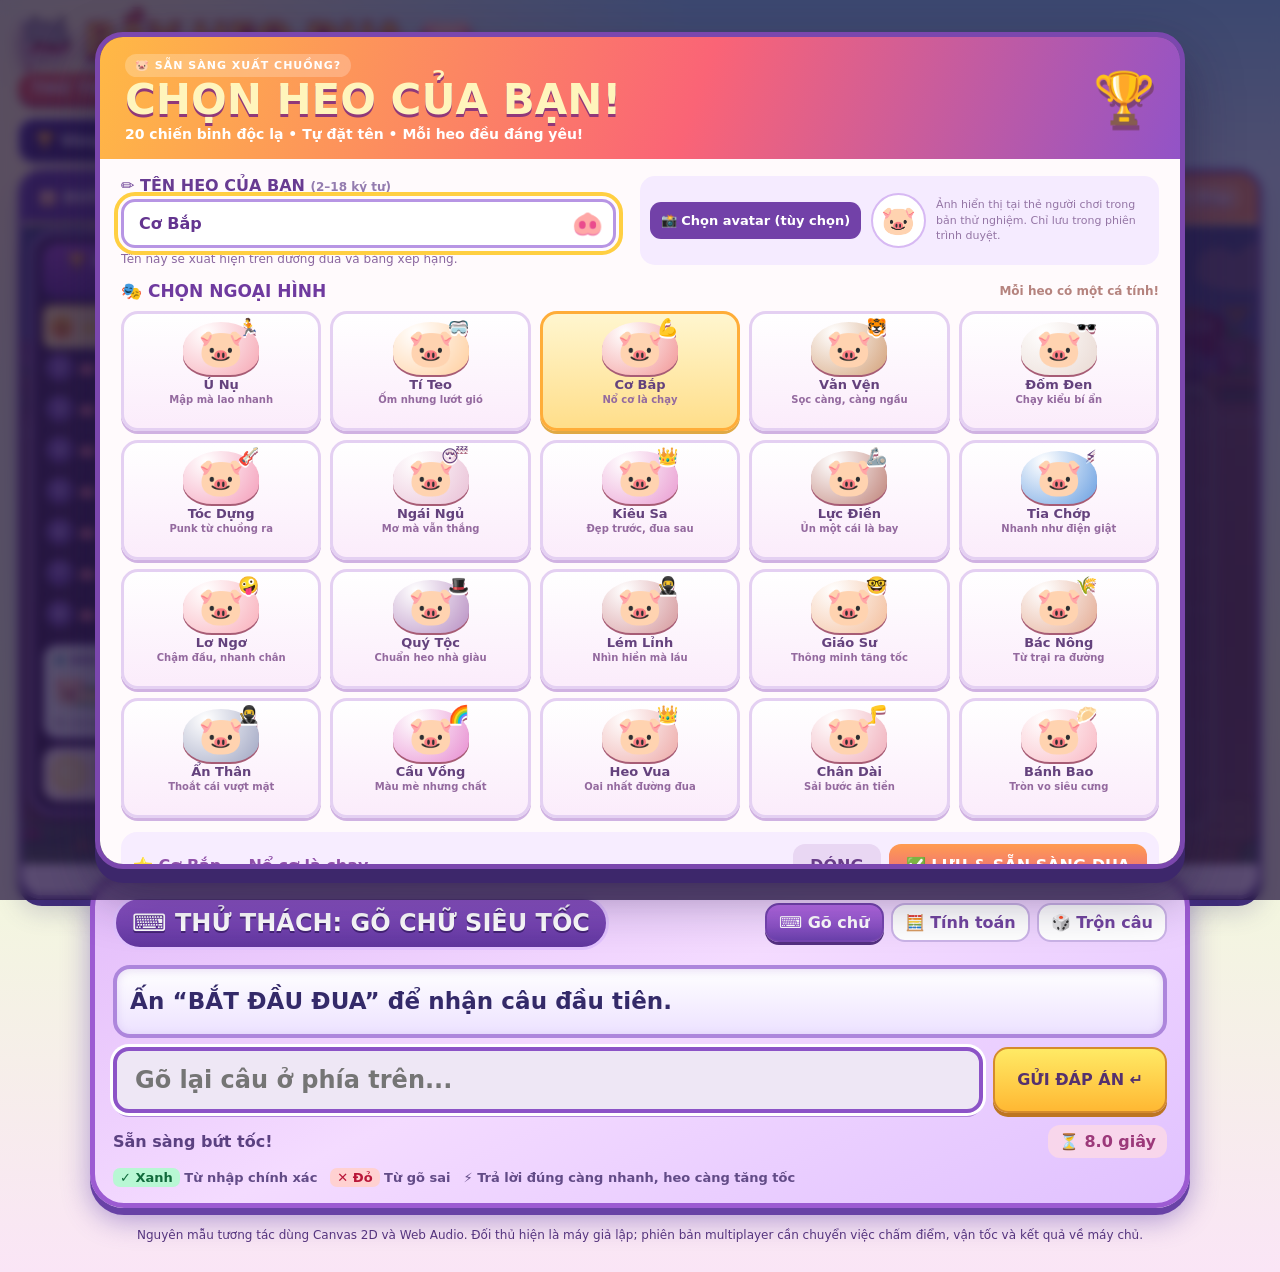
==== commit d7f4bf9d: "style: align Pages demo closer to concept art with illustrated farm backdrop and arcade HUD" ====
--- a/index.html
+++ b/index.html
@@ -109,6 +109,39 @@
 .boost-glyph{display:grid;place-items:center;border:2px solid #ffd152;background:#fff1a5;border-radius:50%;width:48px;height:48px;font-size:27px;flex:none}
 .boost-panel strong,.boost-panel span{display:block}.boost-panel strong{font-size:12px;color:#7d3299}.boost-panel div span{font-size:12px;color:#8d6596;margin-top:3px}.boost-panel.active{background:linear-gradient(110deg,#ffe163,#ffc68b,#e1a5fd);border-color:#f8a32e;animation:boing .32s alternate infinite}
 @keyframes boing{from{transform:translateY(0)}to{transform:translateY(-2px)}}
+
+
+/* Art-direction alignment with the illustrated reference: arcade overlay and glossy HUD. */
+.layout{position:relative;display:block}
+.layout>.card:first-child{width:100%}
+.layout .sidebar{position:absolute;z-index:3;left:12px;top:62px;width:226px;max-height:calc(100% - 104px);overflow:auto;padding:10px;background:linear-gradient(170deg,#3b275edc,#302146eb);border:3px solid #ad8de9;color:#fff;box-shadow:0 6px 18px #28154ba3;backdrop-filter:blur(6px)}
+.sidebar h2{font-size:16px;margin-bottom:7px;padding:8px 4px;background:linear-gradient(#9b50c8,#603597)}
+.sidebar .racer{color:#fff;padding:7px 4px;border-bottom:1px solid #ffffff31;border-radius:9px}
+.sidebar .racer.me{color:#58316f}
+.sidebar .racer .meter{color:#ffe4a0;font-size:11px}
+.sidebar .racer.me .meter{color:#a25368}
+.sidebar .tip{display:none}
+.sidebar .mini-map{margin-top:9px;padding:8px;border-color:#a281e0}
+.sidebar .mini-map-header{font-size:11px}
+.sidebar .mini-map-metric{font-size:10px;flex-wrap:wrap}
+.sidebar .boost-panel{margin-top:8px;padding:7px;min-height:53px}
+.sidebar .boost-glyph{width:34px;height:34px;font-size:21px}
+.sidebar .boost-panel strong{font-size:10px}
+.sidebar .boost-panel div span{font-size:10px}
+.challenge{position:relative;z-index:4;width:min(1100px,95%);margin:-26px auto 20px;border:5px solid #9c5bd2;border-radius:34px;box-shadow:0 7px 0 #6842a6,0 12px 28px #6344ae7c;background:linear-gradient(155deg,#e3bcfa,#f4dbff 46%,#e0c1ff)}
+.challenge h2{background:linear-gradient(#8f55c8,#60369e);color:#fff;padding:10px 16px;border-radius:100px;border:3px solid #e2c2ff;text-shadow:0 2px #442474}
+.prompt{background:linear-gradient(#fff,#ede2ff);border:4px solid #ad86dc;font-weight:1000;letter-spacing:.1px;color:#342a69}
+.challenge .typearea input{border:4px solid #8c53c7;box-shadow:0 0 0 3px #ffffff,0 4px #b085db}
+.top{margin-bottom:6px}.pill{background:linear-gradient(140deg,#3d2c83,#292054);color:#fff;border:2px solid #a795e4}.pill b{color:#fff1a2}
+.arena-bar{border-radius:0;background:linear-gradient(90deg,#573c9b,#bd65ca,#ed965f)}
+.canvaswrap{background:#a6e5ef}
+.footer{color:#55347c}
+@media(max-width:1000px){
+.layout{display:grid;grid-template-columns:1fr}
+.layout .sidebar{position:static;width:auto;max-height:none;overflow:visible;margin-top:12px;background:linear-gradient(140deg,#553c8e,#6e4aab)}
+.sidebar .tip{display:block;color:#efdcff}
+.challenge{margin:15px auto}
+}
 
 </style>
 </head>
@@ -189,6 +222,10 @@
 (function () {
   "use strict";
   var canvas = document.getElementById("track");
+  var farmArt = new Image();
+  farmArt.onload = function(){if(state!=="running")paint(elapsed);};
+  farmArt.onerror = function(){console.info("Farm SVG unavailable; use fallback artwork.");};
+  farmArt.src = "./assets/scenes/race-farm.svg";
   var ctx = canvas.getContext("2d");
   var answer = document.getElementById("answer");
   var promptNode = document.getElementById("prompt");
@@ -500,10 +537,15 @@
     }
     // Curly tail.
     ctx.strokeStyle="#b76a78";ctx.lineWidth=4;ctx.beginPath();ctx.moveTo(-33,0);ctx.bezierCurveTo(-60,-22,-68,12,-48,6);ctx.bezierCurveTo(-35,-3,-55,-10,-55,1);ctx.stroke();
-    // Body: unique silhouette variants.
-    ctx.fillStyle=p.color;ctx.strokeStyle="#a35b66";ctx.lineWidth=3;
+    // Glossy volumetric body, shadows and character-specific silhouettes.
+    var bodyGlow=ctx.createRadialGradient(-15,-15,3,0,0,49);
+    bodyGlow.addColorStop(0,"#fff0e9");
+    bodyGlow.addColorStop(.34,p.color);
+    bodyGlow.addColorStop(1,"#9a5569");
+    ctx.fillStyle=bodyGlow;ctx.strokeStyle="#874259";ctx.lineWidth=3;
     ctx.beginPath();ctx.ellipse(0,0,p.kind==="muscle"?38:33,p.kind==="muscle"?25:24,0,0,Math.PI*2);ctx.fill();ctx.stroke();
-    ctx.fillStyle="#fff9";ctx.beginPath();ctx.ellipse(-4,9,19,10,0,0,Math.PI*2);ctx.fill();
+    ctx.fillStyle="#ffe5ddba";ctx.beginPath();ctx.ellipse(-9,9,18,9,0,0,Math.PI*2);ctx.fill();
+    ctx.fillStyle="#ffffff9a";ctx.beginPath();ctx.ellipse(-13,-13,15,6,-.35,0,Math.PI*2);ctx.fill();
     // Stripe pattern, rainbow, muscle.
     if(p.kind==="stripe"){ctx.strokeStyle="#77503e";ctx.lineWidth=6;for(var t=-18;t<=13;t+=14){ctx.beginPath();ctx.moveTo(t-8,-16);ctx.lineTo(t+10,17);ctx.stroke();}}
     if(p.kind==="spot"){ctx.fillStyle="#403947";for(var d=0;d<3;d++){ctx.beginPath();ctx.ellipse(-20+d*17,-7+(d%2)*12,7,6,d*.1,0,Math.PI*2);ctx.fill();}}
@@ -515,9 +557,16 @@
     ctx.beginPath();ctx.moveTo(24,-14);ctx.lineTo(34,-29);ctx.lineTo(41,-7);ctx.closePath();ctx.fill();ctx.stroke();
     ctx.fillStyle="#fff";ctx.beginPath();ctx.ellipse(25,-9,6.5,7.5,0,0,Math.PI*2);ctx.fill();
     ctx.fillStyle="#333048";ctx.beginPath();ctx.arc(28,-9,3.3,0,Math.PI*2);ctx.fill();
-    ctx.fillStyle="#f9b1b7";ctx.strokeStyle="#a85b72";ctx.lineWidth=2;
+    // Blushing cheek, eyebrow, grin, large glossy snout.
+    ctx.fillStyle="#f26e8f88";ctx.beginPath();ctx.arc(16,6,8,0,Math.PI*2);ctx.fill();
+    ctx.strokeStyle="#5d374b";ctx.lineWidth=2.7;ctx.lineCap="round";
+    ctx.beginPath();ctx.moveTo(17,-19);ctx.quadraticCurveTo(27,-23,32,-17);ctx.stroke();
+    ctx.beginPath();ctx.arc(22,13,8,.1,2.6);ctx.stroke();
+    ctx.fillStyle="#ffbcc5";ctx.strokeStyle="#a85b72";ctx.lineWidth=2;
     ctx.beginPath();ctx.ellipse(41,5,15,12,0,0,Math.PI*2);ctx.fill();ctx.stroke();
     ctx.fillStyle="#b65b74";ctx.beginPath();ctx.ellipse(36,5,2.5,3.6,0,0,Math.PI*2);ctx.ellipse(46,5,2.5,3.6,0,0,Math.PI*2);ctx.fill();
+    ctx.fillStyle="#ffffff88";ctx.beginPath();ctx.ellipse(36,-2,8,2.5,-.1,0,Math.PI*2);ctx.fill();
+    ctx.fillStyle="#fff";ctx.beginPath();ctx.arc(27,-11,1.6,0,Math.PI*2);ctx.fill();
     if(p.kind==="lightning"){ctx.strokeStyle="#ffd643";ctx.lineWidth=6;ctx.beginPath();ctx.moveTo(-22,-10);ctx.lineTo(-8,0);ctx.lineTo(-17,13);ctx.lineTo(11,0);ctx.stroke();}
     if(p.kind==="punk"){ctx.fillStyle="#df4eac";for(var k=0;k<5;k++){ctx.beginPath();ctx.moveTo(-25+k*9,-17);ctx.lineTo(-30+k*9,-38-(k%2)*7);ctx.lineTo(-13+k*9,-16);ctx.fill();}}
     if(p.kind==="ninja"){ctx.fillStyle="#403b65";roundedRect(0,-20,37,10,4);ctx.fill();}
@@ -532,53 +581,58 @@
   }
   function paint(time){
     ctx.clearRect(0,0,1200,620);
-    var sky=ctx.createLinearGradient(0,0,0,140);
-    sky.addColorStop(0,"#7fd4fe");sky.addColorStop(1,"#f6fcff");
-    ctx.fillStyle=sky;ctx.fillRect(0,0,1200,132);
-    // Farm backdrop: hills, barn, clouds.
-    ctx.fillStyle="#79cc7d";
-    for(var h=-1;h<7;h++){ctx.beginPath();ctx.ellipse(h*240+140,133,170,55,0,Math.PI,Math.PI*2);ctx.fill();}
-    ctx.fillStyle="#fa8c72";ctx.fillRect(900,45,95,85);
-    ctx.fillStyle="#b94f62";ctx.beginPath();ctx.moveTo(889,45);ctx.lineTo(948,5);ctx.lineTo(1007,45);ctx.fill();
-    ctx.fillStyle="#fff4e8";ctx.fillRect(933,74,27,56);
-    ctx.fillStyle="#fff";
-    for(var c=0;c<5;c++){var cx=(c*270+70+time*5)%1350-90;ctx.beginPath();ctx.ellipse(cx,30+c%2*21,55,16,0,0,Math.PI*2);ctx.fill();}
-
-    // Colorful barn sign, bunting and cheering crowd evoke the key art.
-    ctx.font="26px system-ui";ctx.textAlign="center";
-    for(var fan=0;fan<35;fan++){
-      var fx=fan*34+12, fy=104+Math.sin(fan*1.7)*6;
-      ctx.fillStyle=fan%3===0?"#f7b1b8":fan%3===1?"#ffd35a":"#bc8aee";
-      ctx.beginPath();ctx.arc(fx,fy,9,0,Math.PI*2);ctx.fill();
-      ctx.fillStyle="#fce8b9";ctx.fillRect(fx-6,fy+7,13,10);
-      ctx.fillStyle="#302446";ctx.fillRect(fx-3,fy-1,2,2);ctx.fillRect(fx+3,fy-1,2,2);
-    }
-    ctx.strokeStyle="#af794d";ctx.lineWidth=5;
-    ctx.beginPath();ctx.moveTo(0,115);ctx.lineTo(1200,115);ctx.stroke();
-    ctx.fillStyle="#689e44";ctx.fillRect(0,122,1200,21);
+    if(farmArt.complete && farmArt.naturalWidth) {
+      ctx.drawImage(farmArt,0,0,1200,620);
+    } else {
+      var sky=ctx.createLinearGradient(0,0,0,140);
+      sky.addColorStop(0,"#7fd4fe");sky.addColorStop(1,"#f6fcff");
+      ctx.fillStyle=sky;ctx.fillRect(0,0,1200,132);
+      // Farm backdrop: hills, barn, clouds.
+      ctx.fillStyle="#79cc7d";
+      for(var h=-1;h<7;h++){ctx.beginPath();ctx.ellipse(h*240+140,133,170,55,0,Math.PI,Math.PI*2);ctx.fill();}
+      ctx.fillStyle="#fa8c72";ctx.fillRect(900,45,95,85);
+      ctx.fillStyle="#b94f62";ctx.beginPath();ctx.moveTo(889,45);ctx.lineTo(948,5);ctx.lineTo(1007,45);ctx.fill();
+      ctx.fillStyle="#fff4e8";ctx.fillRect(933,74,27,56);
+      ctx.fillStyle="#fff";
+      for(var c=0;c<5;c++){var cx=(c*270+70+time*5)%1350-90;ctx.beginPath();ctx.ellipse(cx,30+c%2*21,55,16,0,0,Math.PI*2);ctx.fill();}
+  
+      // Colorful barn sign, bunting and cheering crowd evoke the key art.
+      ctx.font="26px system-ui";ctx.textAlign="center";
+      for(var fan=0;fan<35;fan++){
+        var fx=fan*34+12, fy=104+Math.sin(fan*1.7)*6;
+        ctx.fillStyle=fan%3===0?"#f7b1b8":fan%3===1?"#ffd35a":"#bc8aee";
+        ctx.beginPath();ctx.arc(fx,fy,9,0,Math.PI*2);ctx.fill();
+        ctx.fillStyle="#fce8b9";ctx.fillRect(fx-6,fy+7,13,10);
+        ctx.fillStyle="#302446";ctx.fillRect(fx-3,fy-1,2,2);ctx.fillRect(fx+3,fy-1,2,2);
+      }
+      ctx.strokeStyle="#af794d";ctx.lineWidth=5;
+      ctx.beginPath();ctx.moveTo(0,115);ctx.lineTo(1200,115);ctx.stroke();
+      ctx.fillStyle="#689e44";ctx.fillRect(0,122,1200,21);
+  
+    }
     // Dirt track with six parallel lanes.
-    ctx.fillStyle="#deb28a";roundedRect(114,142,1034,451,20);ctx.fill();
+    ctx.fillStyle="rgba(177,94,52,.25)";roundedRect(226,158,930,426,22);ctx.fill();
+    ctx.strokeStyle="#f7e3b3";ctx.lineWidth=8;ctx.stroke();
     var laneH=450/racers.length;
     for(var i=0;i<racers.length;i++){
       var y=148+i*laneH;
-      ctx.fillStyle=i%2?"#f6d6ad":"#efd0a4";ctx.fillRect(119,y,1024,laneH);
-      ctx.strokeStyle="#fff8e5";ctx.setLineDash([14,10]);ctx.lineWidth=2;
-      ctx.beginPath();ctx.moveTo(119,y+laneH);ctx.lineTo(1144,y+laneH);ctx.stroke();ctx.setLineDash([]);
-      ctx.fillStyle="#815c80";ctx.font="bold 17px system-ui";ctx.textAlign="left";
-      ctx.fillText(racers[i].name.slice(0,13),13,y+laneH*.63);
+      ctx.fillStyle=i%2?"rgba(255,224,175,.30)":"rgba(255,241,208,.25)";ctx.fillRect(230,y,921,laneH);
+      ctx.strokeStyle="#fff9e5";ctx.setLineDash([14,10]);ctx.lineWidth=3;
+      ctx.beginPath();ctx.moveTo(230,y+laneH);ctx.lineTo(1150,y+laneH);ctx.stroke();ctx.setLineDash([]);
+
     }
     // Lap markers (continuous track progress, no teleporting at lap boundaries).
-    var startX=188,endX=1138,trackW=endX-startX;
+    var startX=275,endX=1124,trackW=endX-startX;
     for(var j=0;j<4;j++){
       var bx=startX+(j/3)*trackW;
       ctx.save();ctx.globalAlpha=j===3?1:.42;
-      ctx.fillStyle=(j===3?"#ffffff":"#ffffffa8");ctx.fillRect(bx-3,142,7,451);
+      ctx.fillStyle=(j===3?"#ffffff":"#ffffffa8");ctx.fillRect(bx-3,157,7,426);
       if(j===3){
-        for(var rr=0;rr<24;rr++){ctx.fillStyle=rr%2?"#161c2c":"#ffffff";ctx.fillRect(bx-13,145+rr*18.5,12,18.5);}
+        for(var rr=0;rr<24;rr++){ctx.fillStyle=rr%2?"#161c2c":"#ffffff";ctx.fillRect(bx-13,158+rr*17.5,12,17.5);}
       }
       ctx.restore();
       ctx.textAlign="center";ctx.font="900 16px system-ui";ctx.fillStyle="#633684";
-      ctx.fillText(j===0?"XUẤT PHÁT":j===3?"ĐÍCH":"VÒNG "+(j+1),bx,137);
+      ctx.fillText(j===0?"XUẤT PHÁT":j===3?"ĐÍCH":"VÒNG "+(j+1),bx,154);
     }
     // Dust puffs.
     particles.forEach(function(p){
@@ -589,14 +643,16 @@
     racers.forEach(function(p,i){
       var x=startX+(p.distance/totalDistance)*trackW;
       var y=148+(i+.5)*laneH;
-      ctx.fillStyle=p.me?"#fff0a2":"#ffffffd8";roundedRect(Math.max(118,x-52),y-38,p.me?100:90,18,9);ctx.fill();
-      ctx.font="bold 12px system-ui";ctx.fillStyle=p.me?"#783382":"#664969";ctx.textAlign="center";
-      ctx.fillText(p.me?"⭐ "+p.name:p.name,Math.max(164,x-5),y-25);
+      ctx.save();ctx.shadowColor=p.me?"#f7a021":"#3e2653";ctx.shadowBlur=8;
+      ctx.fillStyle=p.me?"#ffe26a":"#45285ecb";roundedRect(Math.max(244,x-48),y-36,p.me?113:98,22,11);ctx.fill();ctx.restore();
+      ctx.font="900 12px system-ui";ctx.fillStyle=p.me?"#6d326b":"#fff7e2";ctx.textAlign="center";
+      ctx.fillText((p.me?"⭐ ":"")+p.name.slice(0,13),Math.max(294,x+5),y-21);
       pig(x,y,p,time);
     });
     // Track progress and legend.
     ctx.fillStyle="#503270";ctx.font="bold 15px system-ui";ctx.textAlign="left";
-    ctx.fillText("🐽 Đường đua 3 vòng • Mỗi vạch lớn đánh dấu một vòng • Heo không dừng khi gõ",20,611);
+    ctx.fillStyle="#653b76";
+    ctx.fillText("🏁 BẦY HEO ĐUA • CHẠY LIÊN TỤC • 3 VÒNG",220,609);
   }
   function frame(now){
     if(state!=="running")return;
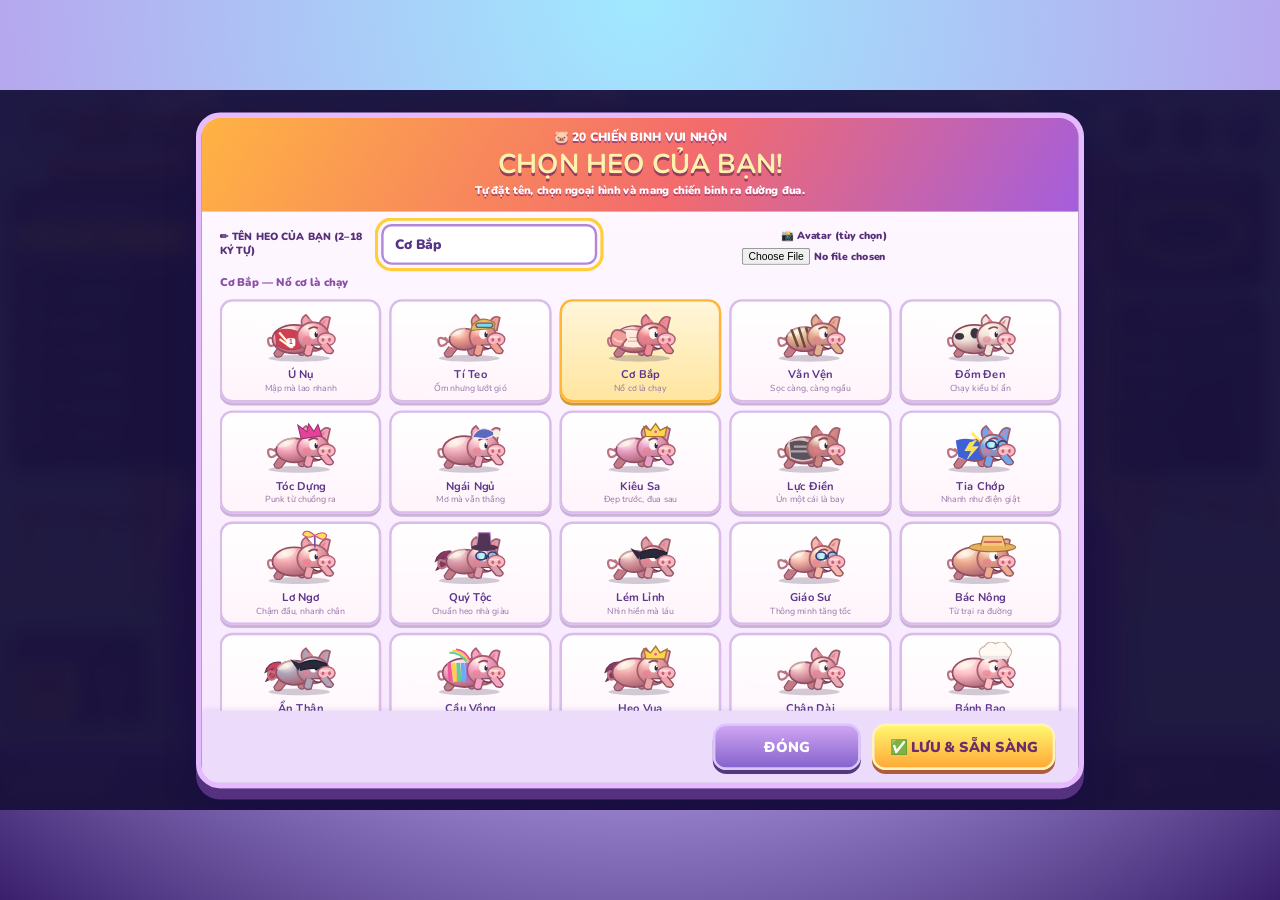
==== commit 2511886a: "feat: publish reference-aligned pig racing arcade as main GitHub Pages app" ====
--- a/index.html
+++ b/index.html
@@ -1,764 +1,97 @@
 <!doctype html>
 <html lang="vi">
 <head>
-<meta charset="utf-8">
-<meta name="viewport" content="width=device-width, initial-scale=1">
-<title>Bầy Heo Đua • Đường đua 3 vòng & Tùy chỉnh heo</title>
-<style>
-:root{font-family:"Trebuchet MS",system-ui,sans-serif;color:#39245e;background:#f8eaca;font-synthesis:none}
-*{box-sizing:border-box}body{margin:0;background:radial-gradient(circle at 20% 0%,#fff6d8,#f9def0 54%,#d1f0fd);min-height:100vh}
-button,input{font:inherit}button{cursor:pointer;border:0;font-weight:900}
-.shell{max-width:1530px;margin:auto;padding:18px}.top{display:flex;align-items:center;justify-content:space-between;gap:14px;flex-wrap:wrap;margin-bottom:14px}
-h1{margin:0;font-size:clamp(23px,3.4vw,44px);color:#fff;text-shadow:0 3px 0 #873e9c,3px 5px 0 #502f74,-1px -1px 1px #502f74;letter-spacing:.5px}
-.sub{font-weight:900;color:#b03663;letter-spacing:.4px;margin:3px 0 0}
-.header-controls{display:flex;gap:8px;align-items:center;flex-wrap:wrap}.pill,.control{border-radius:16px;padding:11px 15px;box-shadow:0 4px 0 rgba(86,52,116,.18);background:#fff;color:#553277;font-weight:900}
-.pill b{color:#ec5288}.control{background:#51317a;color:#fff}.control.primary{background:#ef528c;color:white}.control:hover,.choice:hover{filter:brightness(1.08)}.control:focus-visible,.choice:focus-visible,input:focus-visible{outline:4px solid #ffcf42;outline-offset:3px}
-.layout{display:grid;grid-template-columns:minmax(0,1fr) 276px;gap:14px}.card{background:rgba(255,255,255,.94);border:4px solid #70479a;border-radius:24px;box-shadow:0 9px 0 rgba(74,38,102,.18);overflow:hidden}
-.arena-bar{background:linear-gradient(100deg,#6f41ad,#a34cc2);color:#fff;display:flex;gap:10px;padding:10px 16px;align-items:center;justify-content:space-between;flex-wrap:wrap;font-weight:900}
-.arena-bar span{background:#ffffff24;border-radius:18px;padding:5px 10px}.canvaswrap{position:relative;background:#c6f0fc}
-canvas{width:100%;height:auto;aspect-ratio:1200/620;display:block}.canvas-cover{position:absolute;inset:0;background:#2a1846ae;display:flex;align-items:center;justify-content:center;text-align:center;padding:16px;color:#fff}
-.canvas-cover.hidden{display:none}.canvas-cover .message{max-width:530px;background:#583484ed;border:3px solid #ffd46c;border-radius:26px;padding:20px;box-shadow:0 10px 25px #24143f75}
-.canvas-cover h2{font-size:clamp(24px,3vw,37px);margin:0 0 12px;color:#ffed94}.canvas-cover p{line-height:1.5}.canvas-cover .big{background:#ffcd35;color:#522c72;border-radius:16px;padding:12px 24px;box-shadow:0 5px 0 #b57324}
-.bottom-hint{padding:8px 14px;text-align:center;font-size:13px;font-weight:800;color:#79549a;background:#f4e6ff}
-.sidebar{padding:15px}.sidebar h2{font-size:20px;margin:0 0 10px}.racer{display:flex;align-items:center;justify-content:space-between;padding:9px 6px;border-bottom:1px dashed #d7b8e8;font-weight:900;gap:6px}.racer.me{background:#fff0b5;border-radius:12px}.racer .position{display:inline-grid;place-items:center;border-radius:100%;width:26px;height:26px;background:#6f4ca5;color:#fff;font-size:13px}
-.racer .nm{flex:1;min-width:0;font-size:13px}.racer .meter{color:#a060b1;font-size:12px;white-space:nowrap}.tip{font-size:13px;color:#845e9c;line-height:1.5;margin-top:14px}
-.challenge{margin-top:14px;padding:18px;border:4px solid #7b4db2;border-radius:25px;background:linear-gradient(120deg,#fbecff,#fafaff);box-shadow:0 9px 0 #c8b0e4}
-.challenge-head{display:flex;align-items:center;justify-content:space-between;gap:12px;flex-wrap:wrap}.challenge h2{font-size:clamp(17px,2.2vw,24px);margin:0;color:#63368e}
-.choices{display:flex;gap:7px;flex-wrap:wrap}.choice{padding:8px 12px;border-radius:14px;color:#72459f;background:white;border:2px solid #cbb3e7}.choice.active{background:#7645b0;border-color:#7645b0;color:white}
-.prompt{display:flex;flex-wrap:wrap;gap:6px;min-height:72px;background:#fff;border:3px solid #d8bdf6;border-radius:17px;padding:13px;margin:15px 0 9px;align-items:center;line-height:1.7;font-size:clamp(15px,2.1vw,23px);font-weight:900}
-.word{padding:2px 5px;border-radius:7px;white-space:pre-wrap}.word.correct{background:#b8f7d4;color:#116b3c}.word.wrong{background:#ffd1d1;color:#b91639;text-decoration:underline wavy #e23254}.word.pending{background:#fff2af;color:#7a5e29}.word.active{outline:2px solid #d4c1fb;color:#69448e}.word.other{color:#6e6686}.prompt.math{justify-content:center;font-size:clamp(25px,5vw,42px)}
-.typearea{display:flex;gap:10px;align-items:stretch;flex-wrap:wrap}.typearea input{min-width:0;flex:1 1 310px;padding:15px 18px;border:3px solid #b894de;border-radius:16px;font-size:clamp(17px,2vw,24px);color:#3b285e;font-weight:700;background:#fff}.typearea input:disabled{background:#eee7f5}.typearea button{border-radius:15px;padding:10px 22px;background:#ffcc37;color:#55316e}
-.feedback{display:flex;justify-content:space-between;gap:12px;align-items:center;flex-wrap:wrap;margin-top:12px;font-weight:900}.feedback .status{color:#5b4181}.feedback .countdown{background:#f8d6eb;padding:7px 11px;border-radius:12px;color:#9c397a}
-.legend{display:flex;gap:13px;flex-wrap:wrap;margin-top:12px;font-size:13px;color:#624b87;font-weight:800}.legend strong{padding:2px 7px;border-radius:7px}.legend .green{background:#b8f7d4;color:#116b3c}.legend .red{background:#ffd1d1;color:#b91639}
-.footer{font-size:12px;color:#826d9a;text-align:center;margin:15px 0 6px}
-@media(max-width:900px){.layout{grid-template-columns:1fr}.sidebar{display:block}.scorelist{display:grid;grid-template-columns:repeat(auto-fit,minmax(160px,1fr));gap:5px}.racer{border-bottom:0;background:#f7f0ff;border-radius:12px;padding:7px}.arena-bar{font-size:13px}}
-@media(prefers-reduced-motion:reduce){*{scroll-behavior:auto!important;transition:none!important}}
-
-/* GAME UI V2 — brighter arcade look while preserving responsive accessible controls */
-:root{--violet:#58379e;--pink:#f15e8e;--sun:#ffd458;--grass:#61b967}
-body{background:radial-gradient(circle at 8% 8%,#fff3b5 0,transparent 36%),linear-gradient(180deg,#88ddff 0%,#d1f5ff 14%,#efffd3 55%,#fae5f6 100%)}
-.shell{max-width:1580px;padding:15px 18px 24px}
-h1{font-family:system-ui,sans-serif;letter-spacing:-1.4px;color:#ffdf49;font-style:italic;-webkit-text-stroke:2px #a03547;text-shadow:0 3px 0 #e94f46,0 7px 0 #732764,0 11px 0 #f6eac2,0 14px 16px #723e77}
-.sub{background:linear-gradient(90deg,#dc5249,#fa8d3e);border-radius:24px;color:#fff;text-shadow:0 1px #902b4d;box-shadow:0 4px #94335c;padding:6px 14px;display:inline-block;margin-top:7px}
-.card{border-color:#7050af;box-shadow:0 7px 0 #3f2c79,0 13px 24px #4f49823c}
-.arena-bar{background:linear-gradient(90deg,#f9a234,#e45d69 40%,#a04bc2);border-bottom:3px solid #ffe195;text-shadow:0 2px #713467}
-.arena-bar span{background:#fff3;color:#fff;box-shadow:inset 0 0 0 1px #ffeb8f77}
-.challenge{border-color:#9e58d6;background:linear-gradient(160deg,#fbf0ff,#e2c9ff 80%,#f8e8ff);box-shadow:0 8px 0 #644093,0 12px 20px #8162a844}
-.challenge h2{color:#652f95;text-shadow:0 2px #fff}
-.prompt{box-shadow:inset 0 2px 8px #a884d944;border-color:#ae7de2;background:linear-gradient(#fff,#fcf8ff)}
-.typearea input{box-shadow:0 4px 0 #d3b5ee;background:linear-gradient(#fff,#fffaff)}
-.typearea button{background:linear-gradient(#ffea65,#ffb833);border:2px solid #d58b2c;box-shadow:0 4px #bd7521}
-.choice.active{background:linear-gradient(#bc6deb,#6b41ac);box-shadow:0 3px #543080}
-.sidebar{background:linear-gradient(170deg,#fffdf8,#fcf0ff)}
-.sidebar h2{padding:10px;border-radius:15px;background:linear-gradient(90deg,#6936ac,#a654c2);color:#fff;text-align:center;text-shadow:0 1px #4b2a80}
-.racer.me{background:linear-gradient(90deg,#ffefa4,#ffd887);border:2px solid #fac24a}
-.racer .position{background:linear-gradient(160deg,#8964d2,#5936a3);border:1px solid #ead5ff}
-.racer.me .position{background:linear-gradient(#ffcf33,#fc8c31);color:#7c3b23}
-.control{background:linear-gradient(#725bb1,#452979);border:2px solid #aa92e2;color:#fff;box-shadow:0 4px 0 #40266d}
-.control.primary{background:linear-gradient(#ff94b3,#ed427d);border-color:#ffbacd}
-.canvas-cover .message{background:linear-gradient(150deg,#7541ad,#512e84);border:4px solid #ffda5f;box-shadow:0 12px 0 #3d2866}
-.canvas-cover .big{background:linear-gradient(#fff068,#ffba32);border:2px solid #ffe8b0}
-.customize-trigger{white-space:nowrap}
-/* Setup modal */
-.setup-backdrop{position:fixed;inset:0;background:#20113cba;display:flex;justify-content:center;align-items:center;z-index:50;padding:18px;backdrop-filter:blur(5px)}
-.setup-backdrop.hidden{display:none}
-.setup-card{width:min(1090px,100%);max-height:93vh;overflow:auto;background:#fffafc;border:5px solid #7b47ae;border-radius:28px;box-shadow:0 14px 0 #3d276b,0 22px 56px #1b113c7a}
-.setup-banner{display:flex;align-items:center;justify-content:space-between;padding:17px 25px;color:#fff;background:linear-gradient(110deg,#ffb945,#fa6476 55%,#9253c7)}
-.setup-banner h2{margin:2px 0;font-size:clamp(24px,4vw,42px);color:#fff5bc;text-shadow:0 3px #903879}
-.setup-banner p{margin:2px 0 0;font-size:14px;font-weight:800}
-.micro{background:#ffffff39;border-radius:13px;padding:5px 10px;letter-spacing:1px;font-size:11px;font-weight:900}
-.balloon{font-size:50px;filter:drop-shadow(2px 5px 0 #7e427a)}
-.setup-content{padding:17px 21px 22px}
-.setup-fields{display:grid;grid-template-columns:minmax(0,1fr) minmax(0,1.05fr);gap:4px 24px;align-items:center}
-.input-label{font-weight:1000;align-self:end;font-size:16px;color:#683b92}.input-label span{font-size:12px;color:#947caf;font-weight:600}
-.name-wrap{grid-column:1;position:relative;display:flex;align-items:center}
-.name-wrap input{border:3px solid #b795e4;border-radius:14px;padding:12px 44px 12px 15px;font-weight:900;color:#63348f;width:100%;background:#fff}
-.name-wrap span{position:absolute;right:13px;font-size:25px}
-.hint-name{grid-column:1;font-size:12px;color:#8b679f}
-.upload-row{grid-column:2;grid-row:1/4;display:flex;align-items:center;gap:10px;background:#f5ebff;border-radius:15px;padding:10px}
-.avatar-button{cursor:pointer;background:#7241a8;color:#fff;border-radius:11px;padding:11px;font-size:13px;font-weight:900;white-space:nowrap}
-.avatar-preview{width:55px;height:55px;flex:none;display:grid;place-items:center;background:#fff;border:2px solid #d7b9f3;border-radius:50%;font-size:28px;overflow:hidden}
-.avatar-preview img{width:100%;height:100%;object-fit:cover}
-.upload-row p{font-size:11px;color:#9475a5;max-width:210px;line-height:1.4}
-.selector-title{display:flex;align-items:center;justify-content:space-between;margin:15px 0 10px;font-size:17px;font-weight:1000;color:#6f3a9f}
-.selector-caption{font-size:12px;color:#b5837e}
-.roster-grid{display:grid;grid-template-columns:repeat(5,minmax(0,1fr));gap:9px}
-.skin{display:flex;min-width:0;flex-direction:column;align-items:center;gap:2px;padding:8px 5px 10px;border-radius:17px;border:3px solid #e4d0f2;background:linear-gradient(#fff,#fbecfb);color:#64427d;box-shadow:0 3px 0 #d0b2e2}
-.skin:hover{transform:translateY(-2px);border-color:#e7aefb}.skin.selected{border-color:#ffad39;background:linear-gradient(#fff6cf,#ffde8a);box-shadow:0 3px #e0a944}
-.skin-icon{height:53px;width:76px;border-radius:60% 60% 46% 46%;display:grid;place-items:center;font-size:37px;filter:drop-shadow(0 2px 0 #a75c75);position:relative}
-.skin-accessory{position:absolute;font-size:17px;top:-5px;right:0;filter:drop-shadow(0 2px white)}
-.skin-name{font-size:13px;font-weight:1000;text-align:center}
-.skin-tag{font-size:10px;line-height:1.25;min-height:24px;font-weight:700;color:#946a9f;text-align:center}
-.setup-bottom{display:flex;align-items:center;justify-content:space-between;gap:12px;flex-wrap:wrap;background:#f7edff;border-radius:16px;padding:12px;margin-top:14px;font-weight:900}
-.setup-buttons{display:flex;gap:8px}.setup-buttons button{padding:12px 17px;border-radius:12px;background:#e9d7f3;color:#693e89}
-#saveCustomize{color:#fff;background:linear-gradient(#ff9c50,#e85d89);box-shadow:0 4px #a84976}
-#chosenInfo{color:#9051aa}
-@media(max-width:850px){.roster-grid{grid-template-columns:repeat(4,minmax(0,1fr))}.setup-fields{grid-template-columns:1fr}.upload-row{grid-column:1;grid-row:auto}.name-wrap,.hint-name{grid-column:1}.setup-content{padding:13px}.header-controls{justify-content:center}}
-@media(max-width:490px){.roster-grid{grid-template-columns:repeat(3,minmax(0,1fr))}.skin-name{font-size:12px}.skin-tag{font-size:9px}.setup-card{max-height:95vh}.setup-banner{padding:12px}.setup-banner h2{font-size:23px}.setup-bottom{justify-content:center}.setup-buttons{width:100%}.setup-buttons button{flex:1;padding:10px 8px;font-size:12px}.upload-row{flex-wrap:wrap}}
-
-
-.mini-map{margin-top:13px;border:2px solid #c7ace6;background:linear-gradient(140deg,#eefcf0,#f4edff);border-radius:15px;padding:12px}
-.mini-map-header{font-size:13px;font-weight:1000;color:#684298;display:flex;justify-content:space-between}
-.mini-map-rail{margin:19px 13px 12px;border:4px solid #76ae78;height:20px;border-radius:100px;position:relative;background:linear-gradient(90deg,#f4e1a4,#ffd989);box-shadow:inset 0 2px 2px #bd8d63}
-.mini-map-rail:before{content:"";position:absolute;top:7px;width:100%;border-top:2px dashed #fff}
-.mini-map-dot{position:absolute;top:-16px;left:0%;font-size:26px;filter:drop-shadow(0 2px 1px #be9478);transform:translateX(-50%);transition:left .12s linear}
-.mini-map-finish{position:absolute;right:-16px;top:-14px;font-size:24px}
-.mini-map-metric{display:flex;align-items:center;justify-content:space-between;gap:8px;font-size:11px;color:#755f8f}
-.mini-map-metric strong{color:#af4692}
-.boost-panel{border:3px solid #e6c9f9;background:linear-gradient(120deg,#fff8d5,#ffe1f7);border-radius:15px;padding:10px;display:flex;gap:10px;margin-top:12px;align-items:center;min-height:69px;box-shadow:inset 0 2px 0 #ffffff}
-.boost-glyph{display:grid;place-items:center;border:2px solid #ffd152;background:#fff1a5;border-radius:50%;width:48px;height:48px;font-size:27px;flex:none}
-.boost-panel strong,.boost-panel span{display:block}.boost-panel strong{font-size:12px;color:#7d3299}.boost-panel div span{font-size:12px;color:#8d6596;margin-top:3px}.boost-panel.active{background:linear-gradient(110deg,#ffe163,#ffc68b,#e1a5fd);border-color:#f8a32e;animation:boing .32s alternate infinite}
-@keyframes boing{from{transform:translateY(0)}to{transform:translateY(-2px)}}
-
-
-/* Art-direction alignment with the illustrated reference: arcade overlay and glossy HUD. */
-.layout{position:relative;display:block}
-.layout>.card:first-child{width:100%}
-.layout .sidebar{position:absolute;z-index:3;left:12px;top:62px;width:226px;max-height:calc(100% - 104px);overflow:auto;padding:10px;background:linear-gradient(170deg,#3b275edc,#302146eb);border:3px solid #ad8de9;color:#fff;box-shadow:0 6px 18px #28154ba3;backdrop-filter:blur(6px)}
-.sidebar h2{font-size:16px;margin-bottom:7px;padding:8px 4px;background:linear-gradient(#9b50c8,#603597)}
-.sidebar .racer{color:#fff;padding:7px 4px;border-bottom:1px solid #ffffff31;border-radius:9px}
-.sidebar .racer.me{color:#58316f}
-.sidebar .racer .meter{color:#ffe4a0;font-size:11px}
-.sidebar .racer.me .meter{color:#a25368}
-.sidebar .tip{display:none}
-.sidebar .mini-map{margin-top:9px;padding:8px;border-color:#a281e0}
-.sidebar .mini-map-header{font-size:11px}
-.sidebar .mini-map-metric{font-size:10px;flex-wrap:wrap}
-.sidebar .boost-panel{margin-top:8px;padding:7px;min-height:53px}
-.sidebar .boost-glyph{width:34px;height:34px;font-size:21px}
-.sidebar .boost-panel strong{font-size:10px}
-.sidebar .boost-panel div span{font-size:10px}
-.challenge{position:relative;z-index:4;width:min(1100px,95%);margin:-26px auto 20px;border:5px solid #9c5bd2;border-radius:34px;box-shadow:0 7px 0 #6842a6,0 12px 28px #6344ae7c;background:linear-gradient(155deg,#e3bcfa,#f4dbff 46%,#e0c1ff)}
-.challenge h2{background:linear-gradient(#8f55c8,#60369e);color:#fff;padding:10px 16px;border-radius:100px;border:3px solid #e2c2ff;text-shadow:0 2px #442474}
-.prompt{background:linear-gradient(#fff,#ede2ff);border:4px solid #ad86dc;font-weight:1000;letter-spacing:.1px;color:#342a69}
-.challenge .typearea input{border:4px solid #8c53c7;box-shadow:0 0 0 3px #ffffff,0 4px #b085db}
-.top{margin-bottom:6px}.pill{background:linear-gradient(140deg,#3d2c83,#292054);color:#fff;border:2px solid #a795e4}.pill b{color:#fff1a2}
-.arena-bar{border-radius:0;background:linear-gradient(90deg,#573c9b,#bd65ca,#ed965f)}
-.canvaswrap{background:#a6e5ef}
-.footer{color:#55347c}
-@media(max-width:1000px){
-.layout{display:grid;grid-template-columns:1fr}
-.layout .sidebar{position:static;width:auto;max-height:none;overflow:visible;margin-top:12px;background:linear-gradient(140deg,#553c8e,#6e4aab)}
-.sidebar .tip{display:block;color:#efdcff}
-.challenge{margin:15px auto}
-}
-
-</style>
+<meta charset="UTF-8">
+<meta name="viewport" content="width=device-width,initial-scale=1,viewport-fit=cover">
+<meta name="theme-color" content="#56318a">
+<title>BẦY HEO ĐUA · Đấu trường thử thách</title>
+<meta name="description" content="Bầy Heo Đua: chọn 20 heo, tự đặt tên, gõ chữ hoặc làm toán để tăng tốc!">
+<link rel="stylesheet" href="./site/style.css">
 </head>
 <body>
-<div class="shell">
-  <header class="top">
-    <div><h1>🏁 BẦY HEO ĐUA 🐷</h1><p class="sub">THỬ THÁCH GÕ PHÍM • ĐƯỜNG ĐUA 3 VÒNG</p></div>
-    <div class="header-controls">
-      <div class="pill">🏆 Vòng <b id="lap">1/3</b></div>
-      <div class="pill">⏱️ <b id="clock">00:00.0</b></div>
-      <button class="control customize-trigger" id="changePig" type="button">🎨 Chọn heo & đặt tên</button>
-      <button class="control" id="sound" type="button" aria-pressed="true">🔊 Âm thanh: Bật</button>
-      <button class="control primary" id="restart" type="button">↻ Chơi lại</button>
-    </div>
-  </header>
-  <div class="setup-backdrop hidden" id="customizer" role="dialog" aria-modal="true" aria-labelledby="setupTitle">
-    <section class="setup-card">
-      <div class="setup-banner"><div><span class="micro">🐷 SẴN SÀNG XUẤT CHUỒNG?</span><h2 id="setupTitle">CHỌN HEO CỦA BẠN!</h2><p>20 chiến binh độc lạ • Tự đặt tên • Mỗi heo đều đáng yêu!</p></div><div class="balloon">🏆</div></div>
-      <div class="setup-content">
-        <div class="setup-fields">
-          <label for="pigName" class="input-label">✏️ TÊN HEO CỦA BẠN <span>(2–18 ký tự)</span></label>
-          <div class="name-wrap"><input id="pigName" type="text" maxlength="18" placeholder="Ví dụ: Heo Siêu Quậy" autocomplete="off" spellcheck="false"><span>🐽</span></div>
-          <div class="hint-name" id="nameHint">Tên này sẽ xuất hiện trên đường đua và bảng xếp hạng.</div>
-          <div class="upload-row"><label for="avatarUpload" class="avatar-button">📸 Chọn avatar (tùy chọn)</label><input id="avatarUpload" type="file" accept="image/png,image/jpeg,image/webp" hidden><div class="avatar-preview" id="avatarPreview" aria-label="Avatar hiện tại">🐷</div><p>Ảnh hiển thị tại thẻ người chơi trong bản thử nghiệm. Chỉ lưu trong phiên trình duyệt.</p></div>
-        </div>
-        <div class="selector-title"><span>🎭 CHỌN NGOẠI HÌNH</span><span class="selector-caption">Mỗi heo có một cá tính!</span></div>
-        <div id="roster" class="roster-grid" role="group" aria-label="Chọn nhân vật heo"></div>
-        <div class="setup-bottom"><span id="chosenInfo">⭐ Cơ Bắp — Nổ cơ là chạy</span><div class="setup-buttons"><button id="closeCustomize" type="button">ĐÓNG</button><button id="saveCustomize" type="button">✅ LƯU & SẴN SÀNG ĐUA</button></div></div>
+<div id="viewport">
+  <div id="stage" class="stage">
+    <div class="farm-backdrop"></div>
+    <canvas id="raceCanvas" width="1600" height="900" aria-label="Đường đua nông trại 8 heo"></canvas>
+    <header class="hud-header">
+      <div class="brand">
+        <div class="brand-flags">🏁</div><div class="brand-text">BẦY HEO ĐUA</div><div class="brand-flags">🏁</div>
+        <span class="brand-ribbon">Chế độ Thử Thách - Gõ Chữ Siêu Tốc</span>
+      </div>
+      <div id="lapBox" class="wood-sign">Vòng <b id="lapLabel">1/3</b></div>
+      <div class="distance-pill">🏁 <span>Quãng đường: <b id="distanceValue">0 / 2.000 m</b></span></div>
+      <div class="clock-pill">⏱ <span id="raceClock">00:00.0</span></div>
+      <div class="top-icons">
+        <button id="soundBtn" class="round-btn" title="Bật tắt âm thanh" aria-label="Bật tắt âm thanh" type="button">🔊</button>
+        <button id="musicBtn" class="round-btn" title="Bật tắt nhạc nền" aria-label="Bật tắt nhạc nền" type="button">🎵</button>
+        <button id="settingsBtn" class="round-btn" title="Chọn heo và đặt tên" aria-label="Chọn heo và đặt tên" type="button">⚙</button>
+      </div>
+    </header>
+
+    <aside class="leaderboard" aria-label="Bảng xếp hạng">
+      <h2>Bảng Xếp Hạng <small>(Hiện tại)</small></h2>
+      <div id="rankList" class="rank-list"></div>
+      <div class="leader-foot">🐽 Bầy heo đang bứt tốc!</div>
+    </aside>
+    <aside class="right-hud">
+      <section class="map-panel">
+        <h2>Bản đồ đường đua</h2>
+        <svg class="map-path" viewBox="0 0 190 110" aria-hidden="true">
+          <path d="M34 17 C8 18 10 60 33 74 C53 90 123 89 152 73 C180 56 164 23 143 19 C118 11 58 12 34 17Z" stroke="#56364d" stroke-width="27" fill="none"/>
+          <path d="M34 17 C8 18 10 60 33 74 C53 90 123 89 152 73 C180 56 164 23 143 19 C118 11 58 12 34 17Z" stroke="#fff9e7" stroke-width="17" fill="none"/>
+          <path d="M34 17 C8 18 10 60 33 74 C53 90 123 89 152 73 C180 56 164 23 143 19 C118 11 58 12 34 17Z" stroke="#b77946" stroke-width="12" fill="none"/>
+          <path id="mapLine" d="M34 17 C8 18 10 60 33 74 C53 90 123 89 152 73 C180 56 164 23 143 19 C118 11 58 12 34 17Z" fill="none" stroke="transparent" stroke-width="1"/>
+          <g id="mapDots"></g>
+          <g transform="translate(156 52)" fill="#111"><path d="M0 0h17v23H0z" fill="#fff"/><path d="M0 0h8v8H0zM8 8h9v8H8zM0 16h8v7H0z"/></g>
+        </svg>
+      </section>
+      <section class="gap-panel"><h2>Khoảng cách</h2><div id="gapList"></div></section>
+    </aside>
+
+    <div class="track-banner">🏁 ĐƯỜNG ĐUA NÔNG TRẠI</div>
+    <div id="bubbleMessage" class="bubble-message">🐷 Các chiến binh sẵn sàng!</div>
+    <div class="finish-arch"><div class="finish-title">ĐÍCH</div><span>🏁</span></div>
+    <div id="raceCallout" class="race-callout">⚡ BỨT TỐC!</div>
+
+    <section class="mode-panel">
+      <h3>Loại thử thách:</h3>
+      <div class="mode-buttons">
+        <button id="typeMode" class="mode-btn chosen" type="button"><span>⌨️</span>Gõ chữ</button>
+        <button id="mathMode" class="mode-btn" type="button"><span>🧮</span>Tính toán</button>
       </div>
     </section>
-  </div>
-  <div class="layout">
-    <section class="card" aria-label="Đường đua heo">
-      <div class="arena-bar"><strong>🐷 ĐƯỜNG ĐUA NÔNG TRẠI</strong><span id="raceInfo">Sẵn sàng xuất phát</span><span>🐽 Heo của bạn: <b id="myPigName">Cơ Bắp</b></span></div>
-      <div class="canvaswrap">
-        <canvas id="track" width="1200" height="620" aria-label="Đường đua 8 heo gồm 3 vòng"></canvas>
-        <div class="canvas-cover" id="overlay">
-          <div class="message"><h2 id="overlayTitle">🐷 Cùng đua nào!</h2>
-            <p id="overlayBody">Mỗi từ gõ đúng chuyển <strong style="color:#86ffb7">màu xanh</strong>; từ sai chuyển <strong style="color:#ff9999">màu đỏ</strong>. Trả lời nhanh để BOOST heo của bạn.</p>
-            <button id="start" class="big" type="button">🚀 BẮT ĐẦU ĐUA</button>
-          </div>
+
+    <section class="challenge-panel">
+      <div class="player-profile"><div class="player-sparkles">✨⭐</div><img id="myPortrait" alt="Heo bạn chọn"><div id="myPigLabel" class="portrait-label">Cơ Bắp</div></div>
+      <div class="challenge-main">
+        <div class="challenge-top"><div class="challenge-ribbon">⌨️ &nbsp;THỬ THÁCH: <span id="challengeType">Gõ lại chính xác đoạn văn sau!</span></div><div id="timeLeft" class="question-timer">⌛ Còn: 12.0 giây</div></div>
+        <div id="questionText" class="question-display">Con heo cơ bắp đang bứt tốc về đích!</div>
+        <div class="answer-bar">
+          <input id="answerInput" type="text" autocomplete="off" autocapitalize="off" spellcheck="false" aria-label="Gõ câu trả lời" disabled>
+          <div id="answerColor" class="answer-overlay" aria-hidden="true">Nhập câu trả lời ở đây...</div>
         </div>
+        <div id="answerFeedback" class="answer-feedback" aria-live="polite">Nhấn Bắt đầu để nhận thử thách!</div>
       </div>
-      <div class="bottom-hint">🐖 Heo luôn chạy kể cả khi bạn đang gõ • ⚡ BOOST tăng tốc tạm thời • 🏁 Đua đủ 3 vòng</div>
+      <div class="boost-ui"><div class="boost-words">Tăng tốc!</div><div class="boost-wings">⚡</div><div id="boostValue" class="boost-value">+0.0 m/s</div><div id="boostDuration" class="boost-duration">SẴN SÀNG</div></div>
+      <div class="challenge-instructions"><span>✅ Gõ đúng: chữ tô xanh</span><span>❌ Gõ sai: chữ tô đỏ</span><span>🏁 Hoàn thành cả câu để nhận tăng tốc!</span></div>
     </section>
-    <aside class="card sidebar">
-      <h2>🏆 Xếp hạng trực tiếp</h2><div id="scorelist" class="scorelist"></div>
-      <div class="mini-map" aria-label="Tiến trình đường đua">
-        <div class="mini-map-header">🗺️ BẢN ĐỒ ĐƯỜNG ĐUA <span>🏁</span></div>
-        <div class="mini-map-rail"><span id="mapDot" class="mini-map-dot">🐷</span><span class="mini-map-finish">🏁</span></div>
-        <div class="mini-map-metric"><span id="percentDone">0% đã hoàn thành</span><strong id="speedMeter">13.7 m/s</strong></div>
-      </div>
-      <div class="boost-panel" id="boostPanel"><span class="boost-glyph">⚡</span><div><strong id="boostTitle">SẴN SÀNG TĂNG TỐC</strong><span id="boostText">Gõ nhanh để BOOST!</span></div></div>
-      <p class="tip"><strong>⭐ Luật demo:</strong> 6 heo chạy cùng tốc độ cơ bản. Các đối thủ máy tự trả lời. Bạn càng trả lời đúng sớm, BOOST càng mạnh trong 3 giây. Mọi heo vẫn chạy khi câu hỏi đang mở.</p>
-      <p class="tip"><strong>🔉 Âm thanh:</strong> “ting” đúng từ, “boing” sai từ, “vút” tăng tốc, nhạc ngắn khi thắng hoặc thua. Âm được tạo bởi trình duyệt nên không cần tải tệp âm thanh.</p>
-    </aside>
-  </div>
-  <section class="challenge" aria-label="Thử thách tương tác">
-    <div class="challenge-head">
-      <h2 id="questionLabel">⌨️ THỬ THÁCH: GÕ CHỮ SIÊU TỐC</h2>
-      <div class="choices">
-        <button class="choice active" type="button" data-mode="typing">⌨️ Gõ chữ</button>
-        <button class="choice" type="button" data-mode="math">🧮 Tính toán</button>
-        <button class="choice" type="button" data-mode="mixed">🎲 Trộn câu</button>
+    <footer class="sound-bar"><div class="sound-header">🔊 &nbsp;Hệ thống âm<br>thanh vui nhộn</div><div class="sound-cue">⌨️ <span>Âm gõ phím:<small>tách tách tách...</small></span></div><div class="sound-cue">✅ <span>Gõ đúng:<small>ting! (vui, nhẹ nhàng)</small></span></div><div class="sound-cue">❌ <span>Gõ sai:<small>bíp! (hài hước)</small></span></div><div class="sound-cue">⚡ <span>Tăng tốc:<small>vút! (boost)</small></span></div><div class="sound-cue">🏆 <span>Chiến thắng:<small>fanfare!</small></span></div><div class="sound-cue">🐽 <span>Thất bại:<small>hụt!... (vui nhộn)</small></span></div></footer>
+
+    <div id="startOverlay" class="overlay">
+      <div class="result-card"><div class="overlay-stars">⭐ 🏆 ⭐</div><h2 id="resultHeading">BẦY HEO ĐUA!</h2><p id="resultMessage">Chọn nhân vật, đặt tên và gõ thật nhanh để vượt đối thủ!</p><button id="playBtn" class="primary-btn" type="button">🚀 BẮT ĐẦU ĐUA</button><button id="changeBtn" class="secondary-btn" type="button">🎨 CHỌN HEO & ĐẶT TÊN</button></div>
+    </div>
+
+    <div id="pickerModal" class="picker-backdrop hidden" role="dialog" aria-modal="true" aria-labelledby="pickerTitle">
+      <div class="picker-card">
+        <header class="picker-header"><span>🐷 20 CHIẾN BINH VUI NHỘN</span><h2 id="pickerTitle">CHỌN HEO CỦA BẠN!</h2><p>Tự đặt tên, chọn ngoại hình và mang chiến binh ra đường đua.</p></header>
+        <div class="picker-inner"><div class="picker-form"><label for="pigNameInput">✏️ TÊN HEO CỦA BẠN (2–18 KÝ TỰ)</label><input id="pigNameInput" type="text" maxlength="18" placeholder="Ví dụ: Heo Siêu Quậy" autocomplete="off" spellcheck="false"><span id="nameError" class="name-error"></span><label class="upload-avatar">📸 Avatar (tùy chọn) <input id="avatarInput" type="file" accept="image/jpeg,image/png,image/webp"></label><span id="selectedInfo" class="selected-info">Cơ Bắp — Nổ cơ là chạy</span></div><div id="pigGrid" class="pig-grid"></div></div>
+        <div class="picker-actions"><button id="pickerClose" type="button" class="secondary-btn">ĐÓNG</button><button id="pickerSave" type="button" class="primary-btn">✅ LƯU & SẴN SÀNG</button></div>
       </div>
     </div>
-    <div id="prompt" class="prompt" aria-live="polite">Ấn “BẮT ĐẦU ĐUA” để nhận câu đầu tiên.</div>
-    <div class="typearea">
-      <input type="text" id="answer" aria-label="Gõ câu trả lời" autocomplete="off" autocapitalize="off" spellcheck="false" inputmode="text" placeholder="Gõ lại câu ở phía trên..." disabled>
-      <button type="button" id="submit" disabled>GỬI ĐÁP ÁN ↵</button>
-    </div>
-    <div class="feedback"><span class="status" id="feedback" aria-live="polite">Sẵn sàng bứt tốc!</span><span class="countdown" id="qtime">⏳ 12.0 giây</span></div>
-    <div class="legend"><span><strong class="green">✓ Xanh</strong> Từ nhập chính xác</span><span><strong class="red">✕ Đỏ</strong> Từ gõ sai</span><span>⚡ Trả lời đúng càng nhanh, heo càng tăng tốc</span></div>
-  </section>
-  <p class="footer">Nguyên mẫu tương tác dùng Canvas 2D và Web Audio. Đối thủ hiện là máy giả lập; phiên bản multiplayer cần chuyển việc chấm điểm, vận tốc và kết quả về máy chủ.</p>
+  </div>
 </div>
-<script>
-(function () {
-  "use strict";
-  var canvas = document.getElementById("track");
-  var farmArt = new Image();
-  farmArt.onload = function(){if(state!=="running")paint(elapsed);};
-  farmArt.onerror = function(){console.info("Farm SVG unavailable; use fallback artwork.");};
-  farmArt.src = "./assets/scenes/race-farm.svg";
-  var ctx = canvas.getContext("2d");
-  var answer = document.getElementById("answer");
-  var promptNode = document.getElementById("prompt");
-  var feedback = document.getElementById("feedback");
-  var scorelist = document.getElementById("scorelist");
-  var overlay = document.getElementById("overlay");
-  var soundBtn = document.getElementById("sound");
-  var pigRoster = [{"id":0,"name":"Ú Nụ","tagline":"Mập mà lao nhanh","kind":"fat","color":"#f6a6b3","icon":"🏃"},{"id":1,"name":"Tí Teo","tagline":"Ốm nhưng lướt gió","kind":"thin","color":"#ffce9d","icon":"🥽"},{"id":2,"name":"Cơ Bắp","tagline":"Nổ cơ là chạy","kind":"muscle","color":"#f29696","icon":"💪"},{"id":3,"name":"Vằn Vện","tagline":"Sọc càng, càng ngầu","kind":"stripe","color":"#d3a179","icon":"🐯"},{"id":4,"name":"Đốm Đen","tagline":"Chạy kiểu bí ẩn","kind":"spot","color":"#e9d9d2","icon":"🕶️"},{"id":5,"name":"Tóc Dựng","tagline":"Punk từ chuồng ra","kind":"punk","color":"#f49db9","icon":"🎸"},{"id":6,"name":"Ngái Ngủ","tagline":"Mơ mà vẫn thắng","kind":"sleep","color":"#e9bfd5","icon":"😴"},{"id":7,"name":"Kiêu Sa","tagline":"Đẹp trước, đua sau","kind":"queen","color":"#e99bd1","icon":"👑"},{"id":8,"name":"Lực Điền","tagline":"Ủn một cái là bay","kind":"muscle","color":"#bf8379","icon":"🦾"},{"id":9,"name":"Tia Chớp","tagline":"Nhanh như điện giật","kind":"lightning","color":"#699fe1","icon":"⚡"},{"id":10,"name":"Lơ Ngơ","tagline":"Chậm đầu, nhanh chân","kind":"fat","color":"#f9aeba","icon":"🤪"},{"id":11,"name":"Quý Tộc","tagline":"Chuẩn heo nhà giàu","kind":"royal","color":"#b78ec2","icon":"🎩"},{"id":12,"name":"Lém Lỉnh","tagline":"Nhìn hiền mà láu","kind":"ninja","color":"#d5979b","icon":"🥷"},{"id":13,"name":"Giáo Sư","tagline":"Thông minh tăng tốc","kind":"smart","color":"#f3bd9a","icon":"🤓"},{"id":14,"name":"Bác Nông","tagline":"Từ trại ra đường","kind":"farmer","color":"#e3aa92","icon":"🌾"},{"id":15,"name":"Ẩn Thân","tagline":"Thoắt cái vượt mặt","kind":"ninja","color":"#9fa5c2","icon":"🥷"},{"id":16,"name":"Cầu Vồng","tagline":"Màu mè nhưng chất","kind":"rainbow","color":"#e78cd0","icon":"🌈"},{"id":17,"name":"Heo Vua","tagline":"Oai nhất đường đua","kind":"royal","color":"#eda9a7","icon":"👑"},{"id":18,"name":"Chân Dài","tagline":"Sải bước ăn tiền","kind":"thin","color":"#f0aeba","icon":"🦵"},{"id":19,"name":"Bánh Bao","tagline":"Tròn vo siêu cưng","kind":"fat","color":"#f9b8c3","icon":"🥟"}];
-  var racers = [
-    {name:"Cơ Bắp",color:"#ee8797",kind:"muscle",base:13.7,me:true},
-    {name:"Ú Nụ",color:"#f6a6b3",kind:"fat",base:13.7},
-    {name:"Tí Teo",color:"#ffdc7b",kind:"thin",base:13.7},
-    {name:"Vằn Vện",color:"#eac18e",kind:"stripe",base:13.7},
-    {name:"Cầu Vồng",color:"#bca8fd",kind:"rainbow",base:13.7},
-    {name:"Ẩn Thân",color:"#9fa5c2",kind:"ninja",base:13.7}
-  ];
-  var texts = [
-    "Con heo cơ bắp đang bứt tốc về đích!",
-    "Ú Nụ không hề chậm, chỉ đang lấy đà.",
-    "Heo Tia Chớp chạy qua cánh đồng hoa.",
-    "The funny pig jumps over a blue cloud.",
-    "Bánh bao biết bay nhưng vẫn thích chạy bộ.",
-    "Năm chú heo cùng luyện gõ phím siêu tốc.",
-    "A happy pig can run faster than the wind.",
-    "Heo vằn vện phi như tên lửa màu hồng."
-  ];
-  var lapDistance = 220;
-  var totalDistance = lapDistance * 3;
-  var qDuration = 12;
-  var boostedFor = 3;
-  var state = "ready";
-  var mode = "typing";
-  var currentKind = "typing";
-  var question = "";
-  var mathResult = 0;
-  var questionStarted = 0;
-  var elapsed = 0;
-  var round = 0;
-  var indexText = 0;
-  var challengeDone = false;
-  var answeredBots = [];
-  var botTimes = [];
-  var particles = [];
-  var lastFrame = 0;
-  var frameId = 0;
-  var composition = false;
-  var correctWordsPlayed = 0;
-  var soundOn = true;
-  var audio = null;
-  var lastInput = "";
-  var nextQuestionDelay = 0;
-  var lastScoreUpdate = 0;
-  var lastQuestionTime = -1;
-  var isStarted = false;
-
-  function el(id){return document.getElementById(id);}
-  function rand(min,max){return min + Math.random()*(max-min);}
-  function clamp(v,a,b){return Math.max(a,Math.min(b,v));}
-  function normalize(s){return s.normalize("NFC");}
-  function initAudio() {
-    if(!soundOn)return;
-    var AudioClass = window.AudioContext || window.webkitAudioContext;
-    if(!AudioClass)return;
-    if(!audio) audio = new AudioClass();
-    if(audio.state === "suspended") audio.resume();
-  }
-  function note(freq,duration,wave,gain,start,slide) {
-    if(!soundOn || !audio)return;
-    var at=audio.currentTime+(start||0);
-    var oscillator=audio.createOscillator(), amp=audio.createGain();
-    oscillator.type=wave||"sine";
-    oscillator.frequency.setValueAtTime(freq,at);
-    if(slide)oscillator.frequency.exponentialRampToValueAtTime(Math.max(60,slide),at+duration);
-    amp.gain.setValueAtTime(.0001,at);
-    amp.gain.exponentialRampToValueAtTime(Math.max(.0002,gain||.035),at+.014);
-    amp.gain.exponentialRampToValueAtTime(.0001,at+duration);
-    oscillator.connect(amp).connect(audio.destination);
-    oscillator.start(at);oscillator.stop(at+duration+.03);
-  }
-  function sfx(type){
-    if(!soundOn)return;
-    initAudio();
-    if(type==="correct") note(740,.072,"sine",.034,0,920);
-    if(type==="wrong"){note(240,.15,"triangle",.072,0,115);note(140,.13,"sine",.024,.05,90);}
-    if(type==="boost"){note(450,.13,"triangle",.075,0,790);note(790,.18,"sine",.065,.11,1120);}
-    if(type==="start"){[392,494,588,784].forEach(function(n,i){note(n,.12,"triangle",.045,i*.10);});}
-    if(type==="win"){[523,659,784,1046,784,1046].forEach(function(n,i){note(n,i>3?.34:.18,"triangle",.062,i*.15);});}
-    if(type==="lose"){[500,395,300,210].forEach(function(n,i){note(n,.24,"triangle",.055,i*.18);});}
-  }
-  function reset() {
-    if(frameId){cancelAnimationFrame(frameId);frameId=0;}
-    racers.forEach(function(p,i){p.distance=0;p.speed=p.base;p.boost=0;p.boostUntil=0;p.finishTime=null;p.colorIndex=i;});
-    particles=[];elapsed=0;round=0;lastFrame=0;nextQuestionDelay=0;isStarted=false;
-    el("mapDot").style.left="0%";el("percentDone").textContent="0% đã hoàn thành";el("speedMeter").textContent="13.7 m/s";
-    el("boostPanel").classList.remove("active");el("boostTitle").textContent="SẴN SÀNG TĂNG TỐC";el("boostText").textContent="Gõ nhanh để BOOST!";
-    state="ready";el("changePig").disabled=false;challengeDone=false;answer.value="";answer.disabled=true;el("submit").disabled=true;
-    el("clock").textContent="00:00.0";el("lap").textContent="1/3";el("qtime").textContent="⏳ 8.0 giây";el("raceInfo").textContent="Sẵn sàng xuất phát";el("myPigName").textContent=racers[0].name;
-    promptNode.textContent="Ấn “BẮT ĐẦU ĐUA” để nhận câu đầu tiên.";
-    feedback.textContent="Sẵn sàng bứt tốc!";
-    el("overlayTitle").textContent="🐷 Cùng đua nào!";
-    el("overlayBody").textContent="Gõ chính xác từng từ hoặc giải phép tính để heo của bạn tăng tốc. Trong lúc bạn gõ, tất cả heo vẫn chạy!";
-    el("start").textContent="🚀 BẮT ĐẦU ĐUA";
-    overlay.classList.remove("hidden");
-    updateScore();
-    paint(0);
-  }
-  function begin(){
-    initAudio();reset();el("changePig").disabled=true;state="running";isStarted=true;overlay.classList.add("hidden");sfx("start");
-    startQuestion();answer.focus();lastFrame=performance.now();frameId=requestAnimationFrame(frame);
-  }
-  function makeMath(){
-    var operators=["+","−","×","÷"];
-    var op=operators[Math.floor(Math.random()*operators.length)];
-    var a,b;
-    if(op==="÷"){b=Math.floor(rand(2,13));mathResult=Math.floor(rand(2,14));a=b*mathResult;}
-    else{a=Math.floor(rand(12,99));b=Math.floor(rand(2,26));mathResult=op==="+"?a+b:op==="−"?a-b:a*b;}
-    return a+" "+op+" "+b+" = ?";
-  }
-  function startQuestion(){
-    if(state!=="running")return;
-    round++;
-    currentKind=mode==="mixed"?(Math.random()<.5?"typing":"math"):mode;
-    question=currentKind==="math"?makeMath():texts[indexText++%texts.length];
-    questionStarted=elapsed;
-    challengeDone=false;answeredBots=Array(racers.length).fill(false);
-    botTimes=racers.map(function(p,i){return i===0?Infinity:rand(2.1,9.3);});
-    correctWordsPlayed=0;lastInput="";lastQuestionTime=-1;
-    answer.value="";answer.disabled=false;el("submit").disabled=false;
-    answer.placeholder=currentKind==="math"?"Nhập kết quả rồi nhấn Enter...":"Gõ chính xác từng từ...";
-    answer.setAttribute("inputmode",currentKind==="math"?"numeric":"text");
-    el("questionLabel").textContent=currentKind==="math"?"🧮 THỬ THÁCH: TÍNH TOÁN THẦN TỐC":"⌨️ THỬ THÁCH: GÕ CHỮ SIÊU TỐC";
-    promptNode.classList.toggle("math",currentKind==="math");
-    feedback.textContent="Nhanh tay lên! Heo của bạn vẫn đang chạy...";
-    drawWords();answer.focus();
-  }
-  function wordStatus(text,typed,start,end) {
-    if(typed.length<=start)return "other";
-    var upto=Math.min(end,typed.length);
-    var part=typed.slice(start,upto);
-    var expected=text.slice(start,upto);
-    if(part!==expected)return "wrong";
-    if(typed.length>=end)return "correct";
-    return "pending";
-  }
-  function drawWords(){
-    promptNode.replaceChildren();
-    if(currentKind==="math"){promptNode.textContent=question;return;}
-    var fragment=document.createDocumentFragment();
-    var re=/\S+/g, match,idx=0;
-    var typed=normalize(answer.value),target=normalize(question);
-    while((match=re.exec(target))!==null){
-      if(match.index>idx)fragment.appendChild(document.createTextNode(target.slice(idx,match.index)));
-      var span=document.createElement("span");
-      span.textContent=match[0];
-      span.className="word "+wordStatus(target,typed,match.index,match.index+match[0].length);
-      if(typed.length===match.index)span.className="word active";
-      fragment.appendChild(span);
-      idx=match.index+match[0].length;
-    }
-    if(idx<target.length)fragment.appendChild(document.createTextNode(target.slice(idx)));
-    promptNode.appendChild(fragment);
-  }
-  function validWordCount(typed){
-    var c=0;var re=/\S+/g,match,target=normalize(question);
-    while((match=re.exec(target))!==null){
-      var end=match.index+match[0].length;
-      if(typed.length>=end && typed.slice(match.index,end)===match[0])c++;
-    }
-    return c;
-  }
-  function onTyping(){
-    if(state!=="running"||challengeDone)return;
-    if(currentKind!=="typing")return;
-    var typed=normalize(answer.value),target=normalize(question);
-    drawWords();
-    if(composition)return;
-    var count=validWordCount(typed);
-    if(count>correctWordsPlayed){correctWordsPlayed=count;sfx("correct");}
-    var n=typed.length;
-    if(n>lastInput.length && typed.slice(0,n)!==target.slice(0,n)){
-      if(typed.slice(lastInput.length,n)!==target.slice(lastInput.length,n))sfx("wrong");
-      feedback.textContent="🐽 Úi! Từ sai đã tô đỏ — sửa bằng Backspace nhé!";
-    } else if(typed.slice(0,n)===target.slice(0,n)) {
-      feedback.textContent="✅ Đúng rồi, tiếp tục gõ!";
-    }
-    lastInput=typed;
-    if(typed===target)submitAnswer();
-  }
-  function submitAnswer(){
-    if(state!=="running" || challengeDone)return;
-    var typed=normalize(answer.value).trim();
-    var right=currentKind==="typing"
-      ?normalize(answer.value)===normalize(question)
-      :typed!=="" && Number(typed)===mathResult;
-    if(!right){
-      sfx("wrong");
-      feedback.textContent=currentKind==="math"?"❌ Kết quả chưa đúng, thử lại!":"❌ Chưa khớp toàn bộ câu, hãy sửa chữ màu đỏ!";
-      return;
-    }
-    challengeDone=true;answer.disabled=true;el("submit").disabled=true;
-    var rt=elapsed-questionStarted;
-    var rank=1+botTimes.slice(1).filter(function(t){return t<=rt;}).length;
-    var boost=[8.5,7,6,5,4.4,3.8,3,2.5][Math.min(rank-1,7)];
-    racers[0].boost=boost;racers[0].boostUntil=elapsed+boostedFor;
-    feedback.textContent="⚡ Đúng sau "+rt.toFixed(2)+"s • Hạng "+rank+"/"+racers.length+" • BOOST +"+boost.toFixed(1)+" m/s trong 3 giây!";
-    sfx("boost");
-  }
-  function timeoutQuestion(){
-    challengeDone=true;answer.disabled=true;el("submit").disabled=true;
-    feedback.textContent="⌛ Hết giờ! Chờ thử thách tiếp theo. Heo vẫn chạy!";
-  }
-  function endRace(){
-    if(state!=="running")return;
-    state="finished";el("changePig").disabled=false;answer.disabled=true;el("submit").disabled=true;
-    var sorted=racers.slice().sort(function(a,b){return (a.finishTime??Infinity)-(b.finishTime??Infinity);});
-    var rank=sorted.indexOf(racers[0])+1;
-    var winning=rank===1;
-    el("overlayTitle").textContent=winning?"🏆 "+racers[0].name.toUpperCase()+" VÔ ĐỊCH!":"🐷 "+racers[0].name+" VỀ HẠNG "+rank+"!";
-    el("overlayBody").textContent=winning
-      ?"Heo của bạn đã bứt tốc vượt cả bầy! Xuất sắc!"
-      :"Lần tới gõ nhanh hơn để giành ngôi đầu. Vui là chính!";
-    el("start").textContent="🔁 ĐUA LẠI";
-    overlay.classList.remove("hidden");el("raceInfo").textContent="Đã kết thúc · Hạng "+rank+"/"+racers.length;
-    sfx(winning?"win":"lose");
-    updateScore();
-  }
-  function updateRace(dt){
-    elapsed+=dt;
-    var qElapsed=elapsed-questionStarted;
-    for(var i=1;i<racers.length;i++){
-      if(!answeredBots[i] && qElapsed>=botTimes[i] && qElapsed<=qDuration+1){
-        answeredBots[i]=true;
-        var botRank=1+botTimes.slice(1).filter(function(t){return t<botTimes[i];}).length;
-        racers[i].boost=[8.5,7,6,5,4.4,3.8,3,2.5][Math.min(botRank-1,7)];
-        racers[i].boostUntil=elapsed+boostedFor;
-      }
-    }
-    if(qElapsed>=qDuration&&!challengeDone)timeoutQuestion();
-    if(qElapsed>=qDuration+1 && !nextQuestionDelay){nextQuestionDelay=elapsed;}
-    if(nextQuestionDelay && elapsed>=nextQuestionDelay+.2){nextQuestionDelay=0;startQuestion();}
-    racers.forEach(function(p){
-      if(p.finishTime!==null)return;
-      p.speed=p.base+(elapsed<p.boostUntil?p.boost:0);
-      var before=p.distance;
-      p.distance=Math.min(totalDistance,p.distance+p.speed*dt);
-      if(before<totalDistance && p.distance>=totalDistance){
-        var leftover=(totalDistance-before)/p.speed;
-        p.finishTime=elapsed-dt+leftover;
-      }
-      if(Math.random()<dt*(p.speed>p.base?24:8)){
-        particles.push({x:190+(p.distance/totalDistance)*950-27,y:147+(p.colorIndex+.5)*(450/racers.length)+Math.random()*8,
-          r:rand(2,7),life:rand(.25,.65),boost:p.speed>p.base});
-      }
-    });
-    particles.forEach(function(p){p.x-=34*dt;p.y+=9*dt;p.life-=dt;});
-    particles=particles.filter(function(p){return p.life>0;}).slice(-200);
-    if(racers.every(function(p){return p.finishTime!==null;})){endRace();}
-    if(elapsed-lastScoreUpdate>.12){lastScoreUpdate=elapsed;updateScore();}
-    el("mapDot").style.left=(racers[0].distance/totalDistance*100).toFixed(2)+"%";
-    el("percentDone").textContent=Math.floor(racers[0].distance/totalDistance*100)+"% đã hoàn thành";
-    el("speedMeter").textContent=racers[0].speed.toFixed(1)+" m/s";
-    var activeBoost=racers[0].boostUntil>elapsed;
-    el("boostPanel").classList.toggle("active",activeBoost);
-    el("boostTitle").textContent=activeBoost?"⚡ BOOST ĐANG KÍCH HOẠT":"SẴN SÀNG TĂNG TỐC";
-    el("boostText").textContent=activeBoost?"+"+racers[0].boost.toFixed(1)+" m/s · "+(racers[0].boostUntil-elapsed).toFixed(1)+" giây":"Gõ nhanh để BOOST!";
-    var remain=Math.max(0,qDuration-(elapsed-questionStarted));
-    var tenth=Math.floor(remain*10);
-    if(tenth!==lastQuestionTime){
-      lastQuestionTime=tenth;el("qtime").textContent="⏳ "+remain.toFixed(1)+" giây";
-    }
-    var myLap=Math.min(3,Math.floor(racers[0].distance/lapDistance)+1);
-    el("lap").textContent=myLap+"/3";
-    el("raceInfo").textContent="Quãng đường "+Math.round(racers[0].distance)+" / "+totalDistance+" m";
-    var m=Math.floor(elapsed/60),s=(elapsed%60).toFixed(1).padStart(4,"0");
-    el("clock").textContent=String(m).padStart(2,"0")+":"+s;
-  }
-  function updateScore(){
-    var sorted=racers.slice().sort(function(a,b){return b.distance-a.distance || a.colorIndex-b.colorIndex;});
-    scorelist.replaceChildren();
-    sorted.forEach(function(p,i){
-      var row=document.createElement("div");row.className="racer"+(p.me?" me":"");
-      var pos=document.createElement("span");pos.className="position";pos.textContent=i+1;
-      var name=document.createElement("span");name.className="nm";name.textContent=(p.me?"⭐ ":"🐽 ")+p.name;
-      var meters=document.createElement("span");meters.className="meter";meters.textContent=Math.round(p.distance)+"m"+(p.speed>p.base?" ⚡":"");
-      row.append(pos,name,meters);scorelist.appendChild(row);
-    });
-  }
-  function roundedRect(x,y,w,h,r){
-    ctx.beginPath();ctx.roundRect(x,y,w,h,r);
-  }
-  function pig(x,y,p,time){
-    var boosted=p.speed>p.base;
-    var bob=Math.sin(time*13+p.colorIndex*1.2)*(boosted?4:2.5);
-    var fat=p.kind==="fat",thin=p.kind==="thin";
-    var sx=fat?1.30:thin?.78:p.kind==="muscle"?1.13:1;
-    var sy=fat?1.14:thin?.85:1;
-    ctx.save();ctx.translate(x,y+bob);ctx.scale(sx*.78,sy*.78);
-    if(boosted){
-      ctx.strokeStyle="#ffe658";ctx.lineWidth=5;
-      for(var z=0;z<3;z++){ctx.beginPath();ctx.moveTo(-54-z*12,(-17+z*17));ctx.lineTo(-23-z*9,(-17+z*17));ctx.stroke();}
-    }
-    // Running legs are animated separately from the body.
-    var phase=Math.sin(time*(boosted?24:16)+p.colorIndex);
-    ctx.fillStyle="#9e5364";
-    for(var leg=0;leg<4;leg++){
-      var dx=(leg%2===0?-17:15),dy=leg<2?12:22;
-      ctx.save();ctx.translate(dx,dy);ctx.rotate((leg%2?1:-1)*phase*.55);
-      roundedRect(-7,0,14,18,5);ctx.fill();ctx.fillStyle="#5e4054";roundedRect(-8,13,16,7,4);ctx.fill();ctx.fillStyle="#9e5364";ctx.restore();
-    }
-    // Curly tail.
-    ctx.strokeStyle="#b76a78";ctx.lineWidth=4;ctx.beginPath();ctx.moveTo(-33,0);ctx.bezierCurveTo(-60,-22,-68,12,-48,6);ctx.bezierCurveTo(-35,-3,-55,-10,-55,1);ctx.stroke();
-    // Glossy volumetric body, shadows and character-specific silhouettes.
-    var bodyGlow=ctx.createRadialGradient(-15,-15,3,0,0,49);
-    bodyGlow.addColorStop(0,"#fff0e9");
-    bodyGlow.addColorStop(.34,p.color);
-    bodyGlow.addColorStop(1,"#9a5569");
-    ctx.fillStyle=bodyGlow;ctx.strokeStyle="#874259";ctx.lineWidth=3;
-    ctx.beginPath();ctx.ellipse(0,0,p.kind==="muscle"?38:33,p.kind==="muscle"?25:24,0,0,Math.PI*2);ctx.fill();ctx.stroke();
-    ctx.fillStyle="#ffe5ddba";ctx.beginPath();ctx.ellipse(-9,9,18,9,0,0,Math.PI*2);ctx.fill();
-    ctx.fillStyle="#ffffff9a";ctx.beginPath();ctx.ellipse(-13,-13,15,6,-.35,0,Math.PI*2);ctx.fill();
-    // Stripe pattern, rainbow, muscle.
-    if(p.kind==="stripe"){ctx.strokeStyle="#77503e";ctx.lineWidth=6;for(var t=-18;t<=13;t+=14){ctx.beginPath();ctx.moveTo(t-8,-16);ctx.lineTo(t+10,17);ctx.stroke();}}
-    if(p.kind==="spot"){ctx.fillStyle="#403947";for(var d=0;d<3;d++){ctx.beginPath();ctx.ellipse(-20+d*17,-7+(d%2)*12,7,6,d*.1,0,Math.PI*2);ctx.fill();}}
-    if(p.kind==="rainbow"){["#fe6599","#fbbf38","#4acb9c","#6aa4ff"].forEach(function(c,k){ctx.strokeStyle=c;ctx.lineWidth=5;ctx.beginPath();ctx.moveTo(-29+k*8,-18);ctx.lineTo(-22+k*8,14);ctx.stroke();});}
-    if(p.kind==="muscle"){ctx.fillStyle="#df7289";ctx.beginPath();ctx.ellipse(-25,9,12,14,-.5,0,Math.PI*2);ctx.fill();ctx.strokeStyle="#a35b66";ctx.lineWidth=2;ctx.stroke();}
-    // Ears, eyes, snout.
-    ctx.fillStyle=p.color;ctx.strokeStyle="#9c5966";ctx.lineWidth=2.5;
-    ctx.beginPath();ctx.moveTo(10,-19);ctx.lineTo(8,-37);ctx.lineTo(29,-23);ctx.closePath();ctx.fill();ctx.stroke();
-    ctx.beginPath();ctx.moveTo(24,-14);ctx.lineTo(34,-29);ctx.lineTo(41,-7);ctx.closePath();ctx.fill();ctx.stroke();
-    ctx.fillStyle="#fff";ctx.beginPath();ctx.ellipse(25,-9,6.5,7.5,0,0,Math.PI*2);ctx.fill();
-    ctx.fillStyle="#333048";ctx.beginPath();ctx.arc(28,-9,3.3,0,Math.PI*2);ctx.fill();
-    // Blushing cheek, eyebrow, grin, large glossy snout.
-    ctx.fillStyle="#f26e8f88";ctx.beginPath();ctx.arc(16,6,8,0,Math.PI*2);ctx.fill();
-    ctx.strokeStyle="#5d374b";ctx.lineWidth=2.7;ctx.lineCap="round";
-    ctx.beginPath();ctx.moveTo(17,-19);ctx.quadraticCurveTo(27,-23,32,-17);ctx.stroke();
-    ctx.beginPath();ctx.arc(22,13,8,.1,2.6);ctx.stroke();
-    ctx.fillStyle="#ffbcc5";ctx.strokeStyle="#a85b72";ctx.lineWidth=2;
-    ctx.beginPath();ctx.ellipse(41,5,15,12,0,0,Math.PI*2);ctx.fill();ctx.stroke();
-    ctx.fillStyle="#b65b74";ctx.beginPath();ctx.ellipse(36,5,2.5,3.6,0,0,Math.PI*2);ctx.ellipse(46,5,2.5,3.6,0,0,Math.PI*2);ctx.fill();
-    ctx.fillStyle="#ffffff88";ctx.beginPath();ctx.ellipse(36,-2,8,2.5,-.1,0,Math.PI*2);ctx.fill();
-    ctx.fillStyle="#fff";ctx.beginPath();ctx.arc(27,-11,1.6,0,Math.PI*2);ctx.fill();
-    if(p.kind==="lightning"){ctx.strokeStyle="#ffd643";ctx.lineWidth=6;ctx.beginPath();ctx.moveTo(-22,-10);ctx.lineTo(-8,0);ctx.lineTo(-17,13);ctx.lineTo(11,0);ctx.stroke();}
-    if(p.kind==="punk"){ctx.fillStyle="#df4eac";for(var k=0;k<5;k++){ctx.beginPath();ctx.moveTo(-25+k*9,-17);ctx.lineTo(-30+k*9,-38-(k%2)*7);ctx.lineTo(-13+k*9,-16);ctx.fill();}}
-    if(p.kind==="ninja"){ctx.fillStyle="#403b65";roundedRect(0,-20,37,10,4);ctx.fill();}
-    if(p.kind==="royal"||p.kind==="queen"){ctx.font="bold 26px system-ui";ctx.fillText("👑",-15,-25);}
-    if(p.kind==="smart"){ctx.font="bold 24px system-ui";ctx.fillText("🤓",10,-25);}
-    if(p.kind==="farmer"){ctx.font="bold 24px system-ui";ctx.fillText("🌾",-13,-27);}
-    if(p.kind==="sleep"){ctx.font="bold 23px system-ui";ctx.fillText("💤",0,-28);}
-    if(p.kind==="muscle"){ctx.strokeStyle="#e84362";ctx.lineWidth=5;ctx.beginPath();ctx.moveTo(-22,-22);ctx.lineTo(-5,-34);ctx.lineTo(13,-22);ctx.stroke();}
-    if(p.kind==="thin"){ctx.fillStyle="#ffd538";ctx.beginPath();ctx.arc(5,-23,8,0,Math.PI*2);ctx.fill();}
-    if(p.kind==="fat"){ctx.fillStyle="#e94462";roundedRect(-30,-12,12,23,3);ctx.fill();}
-    ctx.restore();
-  }
-  function paint(time){
-    ctx.clearRect(0,0,1200,620);
-    if(farmArt.complete && farmArt.naturalWidth) {
-      ctx.drawImage(farmArt,0,0,1200,620);
-    } else {
-      var sky=ctx.createLinearGradient(0,0,0,140);
-      sky.addColorStop(0,"#7fd4fe");sky.addColorStop(1,"#f6fcff");
-      ctx.fillStyle=sky;ctx.fillRect(0,0,1200,132);
-      // Farm backdrop: hills, barn, clouds.
-      ctx.fillStyle="#79cc7d";
-      for(var h=-1;h<7;h++){ctx.beginPath();ctx.ellipse(h*240+140,133,170,55,0,Math.PI,Math.PI*2);ctx.fill();}
-      ctx.fillStyle="#fa8c72";ctx.fillRect(900,45,95,85);
-      ctx.fillStyle="#b94f62";ctx.beginPath();ctx.moveTo(889,45);ctx.lineTo(948,5);ctx.lineTo(1007,45);ctx.fill();
-      ctx.fillStyle="#fff4e8";ctx.fillRect(933,74,27,56);
-      ctx.fillStyle="#fff";
-      for(var c=0;c<5;c++){var cx=(c*270+70+time*5)%1350-90;ctx.beginPath();ctx.ellipse(cx,30+c%2*21,55,16,0,0,Math.PI*2);ctx.fill();}
-  
-      // Colorful barn sign, bunting and cheering crowd evoke the key art.
-      ctx.font="26px system-ui";ctx.textAlign="center";
-      for(var fan=0;fan<35;fan++){
-        var fx=fan*34+12, fy=104+Math.sin(fan*1.7)*6;
-        ctx.fillStyle=fan%3===0?"#f7b1b8":fan%3===1?"#ffd35a":"#bc8aee";
-        ctx.beginPath();ctx.arc(fx,fy,9,0,Math.PI*2);ctx.fill();
-        ctx.fillStyle="#fce8b9";ctx.fillRect(fx-6,fy+7,13,10);
-        ctx.fillStyle="#302446";ctx.fillRect(fx-3,fy-1,2,2);ctx.fillRect(fx+3,fy-1,2,2);
-      }
-      ctx.strokeStyle="#af794d";ctx.lineWidth=5;
-      ctx.beginPath();ctx.moveTo(0,115);ctx.lineTo(1200,115);ctx.stroke();
-      ctx.fillStyle="#689e44";ctx.fillRect(0,122,1200,21);
-  
-    }
-    // Dirt track with six parallel lanes.
-    ctx.fillStyle="rgba(177,94,52,.25)";roundedRect(226,158,930,426,22);ctx.fill();
-    ctx.strokeStyle="#f7e3b3";ctx.lineWidth=8;ctx.stroke();
-    var laneH=450/racers.length;
-    for(var i=0;i<racers.length;i++){
-      var y=148+i*laneH;
-      ctx.fillStyle=i%2?"rgba(255,224,175,.30)":"rgba(255,241,208,.25)";ctx.fillRect(230,y,921,laneH);
-      ctx.strokeStyle="#fff9e5";ctx.setLineDash([14,10]);ctx.lineWidth=3;
-      ctx.beginPath();ctx.moveTo(230,y+laneH);ctx.lineTo(1150,y+laneH);ctx.stroke();ctx.setLineDash([]);
-
-    }
-    // Lap markers (continuous track progress, no teleporting at lap boundaries).
-    var startX=275,endX=1124,trackW=endX-startX;
-    for(var j=0;j<4;j++){
-      var bx=startX+(j/3)*trackW;
-      ctx.save();ctx.globalAlpha=j===3?1:.42;
-      ctx.fillStyle=(j===3?"#ffffff":"#ffffffa8");ctx.fillRect(bx-3,157,7,426);
-      if(j===3){
-        for(var rr=0;rr<24;rr++){ctx.fillStyle=rr%2?"#161c2c":"#ffffff";ctx.fillRect(bx-13,158+rr*17.5,12,17.5);}
-      }
-      ctx.restore();
-      ctx.textAlign="center";ctx.font="900 16px system-ui";ctx.fillStyle="#633684";
-      ctx.fillText(j===0?"XUẤT PHÁT":j===3?"ĐÍCH":"VÒNG "+(j+1),bx,154);
-    }
-    // Dust puffs.
-    particles.forEach(function(p){
-      ctx.globalAlpha=clamp(p.life*1.4,0,.7);
-      ctx.fillStyle=p.boost?"#ead56c":"#fff6e5";
-      ctx.beginPath();ctx.arc(p.x,p.y+32,p.r,0,Math.PI*2);ctx.fill();
-    });ctx.globalAlpha=1;
-    racers.forEach(function(p,i){
-      var x=startX+(p.distance/totalDistance)*trackW;
-      var y=148+(i+.5)*laneH;
-      ctx.save();ctx.shadowColor=p.me?"#f7a021":"#3e2653";ctx.shadowBlur=8;
-      ctx.fillStyle=p.me?"#ffe26a":"#45285ecb";roundedRect(Math.max(244,x-48),y-36,p.me?113:98,22,11);ctx.fill();ctx.restore();
-      ctx.font="900 12px system-ui";ctx.fillStyle=p.me?"#6d326b":"#fff7e2";ctx.textAlign="center";
-      ctx.fillText((p.me?"⭐ ":"")+p.name.slice(0,13),Math.max(294,x+5),y-21);
-      pig(x,y,p,time);
-    });
-    // Track progress and legend.
-    ctx.fillStyle="#503270";ctx.font="bold 15px system-ui";ctx.textAlign="left";
-    ctx.fillStyle="#653b76";
-    ctx.fillText("🏁 BẦY HEO ĐUA • CHẠY LIÊN TỤC • 3 VÒNG",220,609);
-  }
-  function frame(now){
-    if(state!=="running")return;
-    var dt=clamp((now-lastFrame)/1000,0,.055);
-    lastFrame=now;
-    updateRace(dt);paint(elapsed);
-    if(state==="running")frameId=requestAnimationFrame(frame);
-  }
-  answer.addEventListener("input",onTyping);
-  answer.addEventListener("compositionstart",function(){composition=true;});
-  answer.addEventListener("compositionend",function(){composition=false;onTyping();});
-  answer.addEventListener("keydown",function(e){if(e.key==="Enter"){e.preventDefault();submitAnswer();}});
-  el("submit").addEventListener("click",submitAnswer);
-  el("start").addEventListener("click",begin);
-  el("restart").addEventListener("click",function(){if(state==="running")state="cancelled";reset();});
-  soundBtn.addEventListener("click",function(){soundOn=!soundOn;soundBtn.textContent=soundOn?"🔊 Âm thanh: Bật":"🔇 Âm thanh: Tắt";soundBtn.setAttribute("aria-pressed",String(soundOn));if(soundOn)initAudio();});
-  document.querySelectorAll("[data-mode]").forEach(function(button){
-    button.addEventListener("click",function(){
-      mode=button.getAttribute("data-mode");
-      document.querySelectorAll("[data-mode]").forEach(function(b){b.classList.toggle("active",b===button);});
-      if(state==="running"){startQuestion();}else{el("questionLabel").textContent=mode==="math"?"🧮 THỬ THÁCH: TÍNH TOÁN THẦN TỐC":"⌨️ THỬ THÁCH: GÕ CHỮ SIÊU TỐC";}
-    });
-  });
-
-  var selectedPigId=2;
-  var savedProfile={};
-  try {savedProfile=JSON.parse(localStorage.getItem("pigRaceProfileV2") || "{}") || {};}catch(e){}
-  if(Number.isInteger(savedProfile.id)&&savedProfile.id>=0&&savedProfile.id<pigRoster.length)selectedPigId=savedProfile.id;
-  var profileName=typeof savedProfile.name==="string"?savedProfile.name.slice(0,18):"Cơ Bắp";
-  var customizer=el("customizer");
-  var avatarLocalUrl=null;
-  var avatarData=null;
-  function botRaceSet(){
-    var favorite=[0,1,2,3,4,9,15,16,17,6,12,14,19];
-    var indices=favorite.concat(pigRoster.map(function(p){return p.id;}));
-    var ids=[];
-    indices.forEach(function(id){if(id!==selectedPigId && !ids.includes(id))ids.push(id);});
-    var main=pigRoster[selectedPigId];
-    racers=[{name:profileName,defaultName:main.name,color:main.color,kind:main.kind,icon:main.icon,base:13.7,me:true,skinId:selectedPigId}]
-      .concat(ids.slice(0,7).map(function(id){var p=pigRoster[id];return {name:p.name,kind:p.kind,color:p.color,icon:p.icon,base:13.7,me:false,skinId:id};}));
-  }
-  function refreshRoster(){
-    var group=el("roster");group.replaceChildren();
-    pigRoster.forEach(function(p){
-      var card=document.createElement("button");card.type="button";card.className="skin"+(selectedPigId===p.id?" selected":"");
-      card.setAttribute("aria-pressed",String(selectedPigId===p.id));
-      var icon=document.createElement("span");icon.className="skin-icon";icon.style.background="radial-gradient(circle at 30% 20%,#fff,"+p.color+")";
-      icon.textContent="🐷";
-      var acc=document.createElement("span");acc.className="skin-accessory";acc.textContent=p.icon;
-      icon.append(acc);
-      var name=document.createElement("span");name.className="skin-name";name.textContent=p.name;
-      var tag=document.createElement("span");tag.className="skin-tag";tag.textContent=p.tagline;
-      card.append(icon,name,tag);card.addEventListener("click",function(){
-        var lastSkinName=pigRoster[selectedPigId].name;
-        var useSkinName=el("pigName").value===profileName||el("pigName").value===lastSkinName||!el("pigName").value.trim();
-        selectedPigId=p.id;refreshRoster();
-        el("chosenInfo").textContent="⭐ "+p.name+" — "+p.tagline;
-        if(useSkinName)el("pigName").value=p.name;
-      });
-      group.append(card);
-    });
-  }
-  function openCustomize(){
-    if(state==="running"){feedback.textContent="🏁 Bạn có thể đổi heo và tên sau khi kết thúc trận!";return;}
-    customizer.classList.remove("hidden");
-    el("pigName").value=profileName || pigRoster[selectedPigId].name;
-    el("chosenInfo").textContent="⭐ "+pigRoster[selectedPigId].name+" — "+pigRoster[selectedPigId].tagline;
-    refreshRoster();el("pigName").focus();
-  }
-  function saveCustomize(){
-    var name=el("pigName").value.trim().replace(/\s+/g," ");
-    if(name.length<2||name.length>18){
-      el("nameHint").textContent="❌ Vui lòng đặt tên từ 2 đến 18 ký tự.";
-      el("nameHint").style.color="#e43562";
-      el("pigName").focus();return;
-    }
-    profileName=name;
-    el("nameHint").textContent="Tên này sẽ xuất hiện trên đường đua và bảng xếp hạng.";
-    el("nameHint").style.color="#8b679f";
-    try{localStorage.setItem("pigRaceProfileV2",JSON.stringify({id:selectedPigId,name:profileName}));}catch(e){}
-    botRaceSet();reset();
-    el("myPigName").textContent=profileName;
-    customizer.classList.add("hidden");
-    el("overlayTitle").textContent="🐷 "+profileName+" SẴN SÀNG!";
-    el("overlayBody").textContent="Bạn đã chọn "+pigRoster[selectedPigId].name+". Nhấn bắt đầu, gõ đúng và thật nhanh để heo vượt lên!";
-  }
-  el("changePig").addEventListener("click",openCustomize);
-  el("saveCustomize").addEventListener("click",saveCustomize);
-  el("closeCustomize").addEventListener("click",function(){customizer.classList.add("hidden");});
-  el("pigName").addEventListener("keydown",function(e){if(e.key==="Enter")saveCustomize();});
-  el("avatarUpload").addEventListener("change",function(){
-    var file=this.files && this.files[0];
-    if(!file)return;
-    if(!["image/png","image/jpeg","image/webp"].includes(file.type)||file.size>2*1024*1024){
-      el("nameHint").textContent="❌ Chỉ nhận ảnh PNG/JPG/WebP dưới 2 MB.";this.value="";return;
-    }
-    if(avatarLocalUrl)URL.revokeObjectURL(avatarLocalUrl);
-    avatarLocalUrl=URL.createObjectURL(file);
-    el("avatarPreview").replaceChildren();
-    var img=document.createElement("img");img.alt="Avatar heo của bạn";img.src=avatarLocalUrl;el("avatarPreview").append(img);
-  });
-
-  botRaceSet();
-  reset();
-  openCustomize();
-})();
-</script>
+<div class="mobile-note">📱 Trải nghiệm game tốt nhất khi xoay màn hình ngang.</div>
+<script src="./site/pigs.js" defer></script>
+<script src="./site/game.js" defer></script>
 </body>
 </html>
--- a/site/style.css
+++ b/site/style.css
@@ -0,0 +1,93 @@
+@import url('https://fonts.googleapis.com/css2?family=Nunito:wght@700;800;900;1000&display=swap');
+:root{--deep:#271645;--navy:#19194f;--purple:#6531aa;--lilac:#a45ada;--gold:#ffde50;--coral:#f36e52;--cream:#fff5d3;color:#fff;font-family:Nunito,"Trebuchet MS",system-ui,sans-serif}
+*{box-sizing:border-box}
+html,body{margin:0;min-height:100%;overflow:hidden;background:radial-gradient(circle at top,#a0e9ff,#b7a3ed 62%,#3a206c)}
+button,input{font:inherit}button{cursor:pointer}button:disabled{opacity:.6;cursor:default}
+button:focus-visible,input:focus-visible,.pig-card:focus-visible{outline:4px solid #ffce3a;outline-offset:4px}
+#viewport{width:100vw;height:100dvh;display:flex;justify-content:center;align-items:center;overflow:hidden}
+.stage{height:900px;width:1600px;position:relative;overflow:hidden;flex:none;transform-origin:center;isolation:isolate;background:linear-gradient(#92dfff,#b3f9fd 48%,#96de88)}
+.farm-backdrop{position:absolute;inset:0 0 245px;background:url("../assets/scenes/race-farm.svg") center/100% 100% no-repeat;z-index:0}
+.farm-backdrop:after{content:"";position:absolute;inset:0;background:linear-gradient(0deg,#ffffb03b,transparent 30%);pointer-events:none}
+#raceCanvas{position:absolute;inset:0;width:1600px;height:900px;z-index:1}
+.hud-header{position:absolute;left:0;right:0;top:0;height:105px;z-index:8;display:flex;align-items:flex-start;gap:10px;padding:13px 15px;pointer-events:none}
+.hud-header>*{pointer-events:auto}
+.brand{position:relative;height:91px;width:443px;flex:none;display:flex;align-items:flex-start;justify-content:center;filter:drop-shadow(1px 6px 1px #463064)}
+.brand-text{color:#ffde37;font-size:45px;font-weight:1000;letter-spacing:-2px;line-height:56px;white-space:nowrap;font-style:italic;-webkit-text-stroke:2.3px #922c37;text-shadow:0 3px #e74d31,0 6px #7e253a,2px 9px #fff2bd,0 12px 10px #61315c}
+.brand-flags{font-size:45px;transform:rotate(-16deg);margin-left:-2px}.brand-flags:nth-of-type(3){transform:rotate(18deg);margin-right:0}
+.brand-ribbon{position:absolute;top:61px;left:45px;width:360px;height:30px;border:2.5px solid #ffdf82;border-radius:7px 7px 15px 15px;background:linear-gradient(180deg,#fc9e44,#d8383e);box-shadow:0 4px 0 #8a283e;color:white;font-size:17px;text-shadow:0 2px #992835;font-weight:1000;text-align:center;line-height:24px;transform:rotate(-1.5deg)}
+.wood-sign{position:relative;margin-top:7px;width:205px;height:61px;flex:none;border:4px solid #ae6434;border-radius:8px;background:linear-gradient(#ffe0a1 0,#d0803b 21%,#c46d34 53%,#97472c 85%);box-shadow:inset 0 3px #ffe3b4,0 6px #6c3b51,0 10px 10px #663b65b3;text-align:center;line-height:49px;color:#fff6bb;-webkit-text-stroke:.4px #533056;text-shadow:0 3px #742e2a;font-weight:1000;font-size:31px;transform:rotate(-1deg)}
+.wood-sign:before,.wood-sign:after{content:"";position:absolute;top:-17px;width:5px;height:24px;background:#947c6c;border-radius:4px}.wood-sign:before{left:17px}.wood-sign:after{right:17px}
+.distance-pill,.clock-pill{height:52px;margin-top:10px;border:3px solid #aaa0ec;border-radius:17px;background:linear-gradient(#39387e,#171d56);box-shadow:inset 0 3px 5px #8996cc88,0 4px #1d1e4d,0 8px 10px #27335e55;display:flex;align-items:center;justify-content:center;font-weight:1000;text-shadow:0 2px #15183f}
+.distance-pill{width:315px;flex:none;font-size:17px;gap:8px}.distance-pill>span{white-space:nowrap}.distance-pill>b{color:#ffe77f}
+.clock-pill{min-width:238px;flex:none;gap:6px;font-size:32px}
+.top-icons{display:flex;gap:9px;margin-top:3px;margin-left:auto}.round-btn{height:58px;width:58px;padding:0;border:3px solid #c5b0fd;border-radius:50%;font-size:29px;line-height:1;background:radial-gradient(circle at 35% 20%,#526ec1,#222f7f 75%);color:white;box-shadow:inset 0 2px 5px #8399e2,0 4px #18215f,0 8px 8px #25305e88}.round-btn:hover{filter:brightness(1.15)}
+.leaderboard,.map-panel,.gap-panel,.mode-panel{border:3px solid #c4a9fa;background:linear-gradient(160deg,#36336ddf,#17183fe8);box-shadow:inset 0 2px #fff5,0 6px 12px #25114c99;border-radius:20px;backdrop-filter:blur(3px)}
+.leaderboard{position:absolute;top:116px;left:11px;width:256px;height:361px;z-index:6;padding:13px 6px 9px}
+.leaderboard h2{font-size:18px;font-weight:1000;text-align:center;margin:0 0 9px;text-shadow:0 2px #0e1040;white-space:nowrap}.leaderboard h2 small{font-size:12px;color:#fff0ca}
+.rank-list{display:grid;gap:2px}
+.rank-row{display:flex;align-items:center;height:33px;padding:1px 5px;border-radius:18px;gap:6px;font-size:15px;white-space:nowrap;font-weight:1000;overflow:hidden;text-shadow:0 1px #21153c}
+.rank-row.first{background:linear-gradient(90deg,#fff75a,#ffad30);border:2px solid #fcf8b8;color:#78400d;text-shadow:none;height:38px;box-shadow:0 2px #ac632b}
+.rank-place{display:grid;place-items:center;border:2px solid #dfc7ff;border-radius:50%;height:27px;width:27px;flex:none;background:#41549b;color:white;box-shadow:0 2px #202555;font-size:16px}
+.first .rank-place{background:#ffdf41;color:#9f440e;border-color:#fff4ae}
+.rank-pic{width:28px;height:26px;object-fit:contain;filter:drop-shadow(0 2px 0 #30234277)}
+.rank-name{flex:1;min-width:0;overflow:hidden;text-overflow:ellipsis}.rank-distance{font-size:13px}
+.leader-foot{text-align:center;color:#f2d7ff;font-size:12px;opacity:.9;margin:7px 0 0}
+.right-hud{position:absolute;right:14px;top:96px;z-index:6;width:197px;display:grid;gap:9px}
+.map-panel{height:151px;padding:7px 9px 4px}.map-panel h2,.gap-panel h2{font-size:16px;text-align:center;margin:0;text-shadow:0 2px #161645;font-weight:1000}.map-path{width:100%;height:110px}
+.gap-panel{height:225px;padding:10px 8px}.gap-panel h2{margin-bottom:8px}.gap-row{display:flex;justify-content:space-between;align-items:center;gap:5px;font-size:12px;font-weight:1000;height:33px;white-space:nowrap}
+.gap-label{overflow:hidden;text-overflow:ellipsis;max-width:116px}.gap-gap{color:#ffdbb8}.gap-row:first-child .gap-gap{color:#60f9a8}
+.track-banner{position:absolute;left:630px;top:113px;padding:5px 19px;background:linear-gradient(110deg,#9c4db4a8,#3a2158a8);box-shadow:0 2px #eed6ff7d;border-radius:18px;font-size:15px;font-weight:1000;text-shadow:0 2px #3e2465;letter-spacing:.7px;z-index:2;opacity:.92}
+.bubble-message{position:absolute;z-index:7;top:166px;left:550px;opacity:0;transition:opacity .25s;color:#fff4a2;font-size:22px;font-weight:1000;text-shadow:0 2px #532c77}.bubble-message.show{opacity:1}
+.finish-arch{position:absolute;right:208px;top:110px;width:142px;height:123px;z-index:2;border:14px solid #e4495b;border-bottom:0;border-radius:84px 84px 0 0;filter:drop-shadow(0 3px 2px #8b434d);pointer-events:none}.finish-title{position:absolute;top:-23px;left:8px;right:8px;text-align:center;background:#cf3755;border:3px solid #fff0e4;border-radius:12px;color:white;text-shadow:0 2px #8e294e;font-size:23px;font-weight:1000}.finish-arch span{position:absolute;right:-20px;top:15px;font-size:24px}
+.race-callout{position:absolute;left:920px;top:340px;z-index:4;font-size:42px;font-weight:1000;color:#ffe349;text-shadow:0 4px #d95260,0 6px #653a80;opacity:0;transform:scale(.8) rotate(-8deg);pointer-events:none}.race-callout.show{animation:pop .9s ease-out}@keyframes pop{0%{opacity:0;transform:scale(.4) rotate(-15deg)}30%{opacity:1;transform:scale(1.18) rotate(-8deg)}80%{opacity:1}100%{opacity:0;transform:scale(1) rotate(-8deg)}}
+.mode-panel{position:absolute;bottom:105px;left:11px;width:177px;height:121px;z-index:9;padding:10px 8px}.mode-panel h3{margin:0 0 9px;font-size:16px;text-shadow:0 2px #18163f}.mode-buttons{display:flex;gap:6px}.mode-btn{width:74px;height:69px;border-radius:10px;border:2px solid #8070cb;background:linear-gradient(#514b92,#303069);color:white;font-size:13px;font-weight:1000;box-shadow:0 3px #212250}.mode-btn span{display:block;font-size:28px;margin-bottom:1px}.mode-btn.chosen{border-color:#fff5a8;background:linear-gradient(#fdd257,#ffc147);color:#622958;box-shadow:0 3px #b77b26}
+.challenge-panel{position:absolute;z-index:8;bottom:92px;left:206px;width:1195px;height:289px;border:6px solid #e1bbff;border-radius:54px;background:linear-gradient(130deg,#9540c3 0%,#6d2ca9 45%,#a85ada 100%);box-shadow:0 4px 0 #ab64e5,0 10px 0 #572888,0 20px 26px #3c286f9c,inset 0 2px 10px #fff7e855;display:flex;padding:17px 13px 10px;gap:8px}
+.player-profile{width:185px;height:219px;position:relative;flex:none;display:flex;align-items:center;justify-content:center;flex-direction:column;filter:drop-shadow(0 3px 0 #66305d)}
+.player-profile:before{content:"";position:absolute;inset:28px 1px 25px;background:radial-gradient(ellipse,#ffd669 3%,#ffbb5277 48%,transparent 75%);border-radius:50%}
+.player-profile img{width:181px;height:166px;position:relative;object-fit:contain;filter:drop-shadow(1px 5px 2px #341e58a6)}.player-sparkles{position:absolute;top:5px;left:10px;font-size:28px;z-index:2}
+.portrait-label{position:absolute;bottom:0;left:13px;right:13px;text-align:center;white-space:nowrap;overflow:hidden;text-overflow:ellipsis;border:4px solid #f2ca55;color:#fff2a3;background:linear-gradient(#ab5a37,#72334c);border-radius:25px;font-weight:1000;font-size:19px;text-shadow:0 2px #502647;padding:3px 5px}
+.challenge-main{width:805px;flex:1;min-width:0;margin-top:-28px}
+.challenge-top{height:48px;display:flex;align-items:center;gap:10px;margin-bottom:7px}.challenge-ribbon{height:49px;flex:1;min-width:0;background:linear-gradient(#7837ad,#54268b);border:4px solid #e9d1ff;border-radius:30px;padding:7px 18px;text-shadow:0 2px #3c2065;white-space:nowrap;font-size:18px;font-weight:1000;box-shadow:0 3px #4e287d}.challenge-ribbon span{font-size:18px}
+.question-timer{padding:7px 12px;white-space:nowrap;border:3px solid #e7cdfc;border-radius:22px;background:linear-gradient(#47447c,#272057);font-size:16px;font-weight:1000;text-shadow:0 1px #101332;box-shadow:0 3px #4b2765}
+.question-display{height:66px;display:flex;align-items:center;justify-content:center;text-align:center;background:linear-gradient(#e3d7f7,#f8f5ff);border:3px solid #ab8bd0;border-radius:20px;color:#2d2b67;font-size:clamp(20px,1.8vw,27px);font-weight:1000;box-shadow:inset 0 3px 9px #b4a3dd,0 4px 3px #51278555;line-height:1.25;padding:5px 9px}
+.answer-bar{position:relative;height:70px;margin-top:10px;border-radius:21px;background:#f8f4ff;border:5px solid #ffffff;box-shadow:0 0 0 4px #5bb3ce,0 5px #4d3183,0 0 18px #a0ffed;overflow:hidden}
+.answer-bar input{border:0;outline:0;background:transparent;position:absolute;inset:0;height:100%;width:100%;color:transparent;caret-color:#302858;font-size:28px;font-weight:1000;letter-spacing:.7px;padding:12px 10px;z-index:2;white-space:pre}
+.answer-bar input:focus{outline:none}.answer-bar input::selection{background:#9cc4f455}
+.answer-overlay{position:absolute;left:10px;right:10px;top:50%;transform:translateY(-50%);z-index:1;pointer-events:none;color:#9e92b9;font-size:28px;font-weight:1000;white-space:pre;overflow:hidden;letter-spacing:.7px;line-height:1.5}
+.answer-overlay span{padding:3px 2px;border-radius:5px}.word-correct{background:#98f2b9;color:#126e39}.word-wrong{background:#ffa9a5;color:#ac1d41}.word-pending{background:#fff09e;color:#764d20}.word-rest{color:#938baa}
+.answer-feedback{height:30px;margin-top:7px;text-align:left;font-size:15px;font-weight:900;color:#ffeaac;text-shadow:0 1px #4c267e}
+.boost-ui{width:154px;flex:none;position:relative;margin-top:32px;text-align:center;border-radius:34px;background:radial-gradient(ellipse at center,#a648c98b,transparent 72%);filter:drop-shadow(0 3px 1px #612a9b)}.boost-words{font-size:26px;font-weight:1000;color:#ffe863;text-shadow:0 3px #f04a84,0 5px #55285e;transform:rotate(-5deg)}
+.boost-wings{font-size:86px;line-height:91px;filter:drop-shadow(0 0 12px #fff97a);animation:bolt-bob .7s ease-in-out infinite alternate}
+@keyframes bolt-bob{to{transform:scale(1.1) translateY(-4px)}}.boost-value{font-size:25px;color:#fff6a8;text-shadow:0 3px #eb4f8c,0 5px #49246c;font-weight:1000;white-space:nowrap}.boost-duration{font-weight:1000;color:#fff0a9;font-size:12px}
+.challenge-instructions{position:absolute;bottom:-20px;left:175px;display:flex;gap:10px;z-index:9;font-size:12px;font-weight:1000}
+.challenge-instructions span{background:linear-gradient(#e2e4ff,#bfc4f1);border:2px solid #a69ddd;color:#444475;border-radius:12px;padding:7px 13px;box-shadow:0 3px #584c91}
+.sound-bar{position:absolute;bottom:0;left:0;right:0;height:85px;z-index:8;display:flex;align-items:center;justify-content:space-evenly;gap:7px;padding:7px 12px;border-top:5px solid #a96cd1;background:linear-gradient(#7e46bb,#40226c);box-shadow:inset 0 3px #d39bfa;overflow:hidden}
+.sound-header{width:192px;flex:none;font-weight:1000;font-size:17px;text-shadow:0 2px #271943}
+.sound-cue{display:flex;align-items:center;justify-content:center;gap:8px;min-width:0;flex:1;height:62px;padding:5px;border:2px solid #6e529b;border-radius:15px;background:linear-gradient(#57378e,#322056);font-size:29px;box-shadow:inset 0 1px #b39bd088}
+.sound-cue span{font-size:12px;line-height:1.2;font-weight:1000}.sound-cue small{display:block;font-size:11px;line-height:1.5;font-weight:700}
+.overlay,.picker-backdrop{position:absolute;inset:0;z-index:30;display:flex;align-items:center;justify-content:center;background:#17103bba;backdrop-filter:blur(7px)}
+.overlay.hidden,.picker-backdrop.hidden{display:none}
+.result-card{width:585px;max-width:90%;text-align:center;border:6px solid #f3d86a;border-radius:35px;padding:32px;background:linear-gradient(145deg,#a45dde,#4c2d91);box-shadow:0 10px 0 #32215e,0 19px 22px #1e174099}
+.result-card h2{font-size:37px;color:#ffe77b;text-shadow:0 4px #a33170;margin:4px 0 11px}
+.result-card p{font-size:18px;line-height:1.5;color:#f5ebff;font-weight:900}.overlay-stars{font-size:54px}
+.primary-btn,.secondary-btn{border-radius:17px;padding:14px 19px;font-size:18px;font-weight:1000;border:3px solid #fff4b7;background:linear-gradient(#fff66e,#ffa937);color:#6a2e6c;box-shadow:0 5px #ae5d3c;min-width:185px;margin:7px}
+.secondary-btn{background:linear-gradient(#cfa5f2,#8662cd);border-color:#d7c6fb;box-shadow:0 5px #553879;color:white}
+.primary-btn:hover,.secondary-btn:hover{filter:brightness(1.1)}
+.picker-backdrop{z-index:45;background:#1a123cd9}
+.picker-card{width:1110px;max-height:845px;background:linear-gradient(#fffaff,#f7e6ff);border:7px solid #e5baff;border-radius:30px;box-shadow:0 14px #56317f,0 21px 34px #180e42;overflow:hidden;display:flex;flex-direction:column;color:#573079}
+.picker-header{background:linear-gradient(120deg,#ffb343,#f36b6d 55%,#a45edd);padding:13px 29px 17px;text-align:center;color:white;font-weight:1000;text-shadow:0 2px #a9456f}
+.picker-header span{font-size:15px}.picker-header h2{font-size:34px;color:#fff2ad;margin:0;text-shadow:0 3px #963e62}.picker-header p{font-size:14px;margin:0}
+.picker-inner{overflow:auto;padding:15px 22px;flex:1}
+.picker-form{display:grid;grid-template-columns:190px 270px 1fr;gap:6px 12px;align-items:center;margin-bottom:12px;font-size:13px;font-weight:1000}
+.picker-form>label:first-child{grid-column:1}.picker-form>input{padding:11px 14px;border-radius:13px;border:3px solid #b088d9;color:#543485;font-size:17px;font-weight:900}.name-error{grid-row:2;grid-column:2;color:#df3964}
+.upload-avatar{grid-column:3;grid-row:1/3;display:flex;align-items:center;gap:6px;flex-direction:column}.upload-avatar input{max-width:230px}
+.selected-info{grid-column:1/4;color:#8b50a7;font-size:14px}
+.pig-grid{display:grid;grid-template-columns:repeat(5,1fr);gap:10px}
+.pig-card{border:3px solid #d9bce9;border-radius:16px;background:linear-gradient(#fff,#fff4fb);color:#5c368b;display:flex;flex-direction:column;align-items:center;gap:1px;padding:8px 3px;min-height:126px;box-shadow:0 4px #ccb1da}
+.pig-card:hover{transform:translateY(-2px);filter:brightness(1.05)}
+.pig-card.selected{border-color:#ffb536;background:linear-gradient(#fff6da,#ffe59f);box-shadow:0 4px #cd9b37}
+.pig-card img{height:73px;width:118px;object-fit:contain}.pig-card strong{font-size:14px}.pig-card small{font-size:11px;line-height:1.2;text-align:center;color:#9573a7}
+.picker-actions{padding:9px 22px;text-align:right;background:#ecdbfa;box-shadow:0 -2px 6px #aa85ca33}
+.mobile-note{display:none}
+@media(max-aspect-ratio:10/9){.mobile-note{display:block;position:fixed;top:0;left:0;right:0;z-index:99;text-align:center;background:#ffdf6b;color:#5c358a;padding:4px;font-weight:bold;font-size:12px}}
+@media(prefers-reduced-motion:reduce){.boost-wings{animation:none}.race-callout.show{animation:none;opacity:1}}
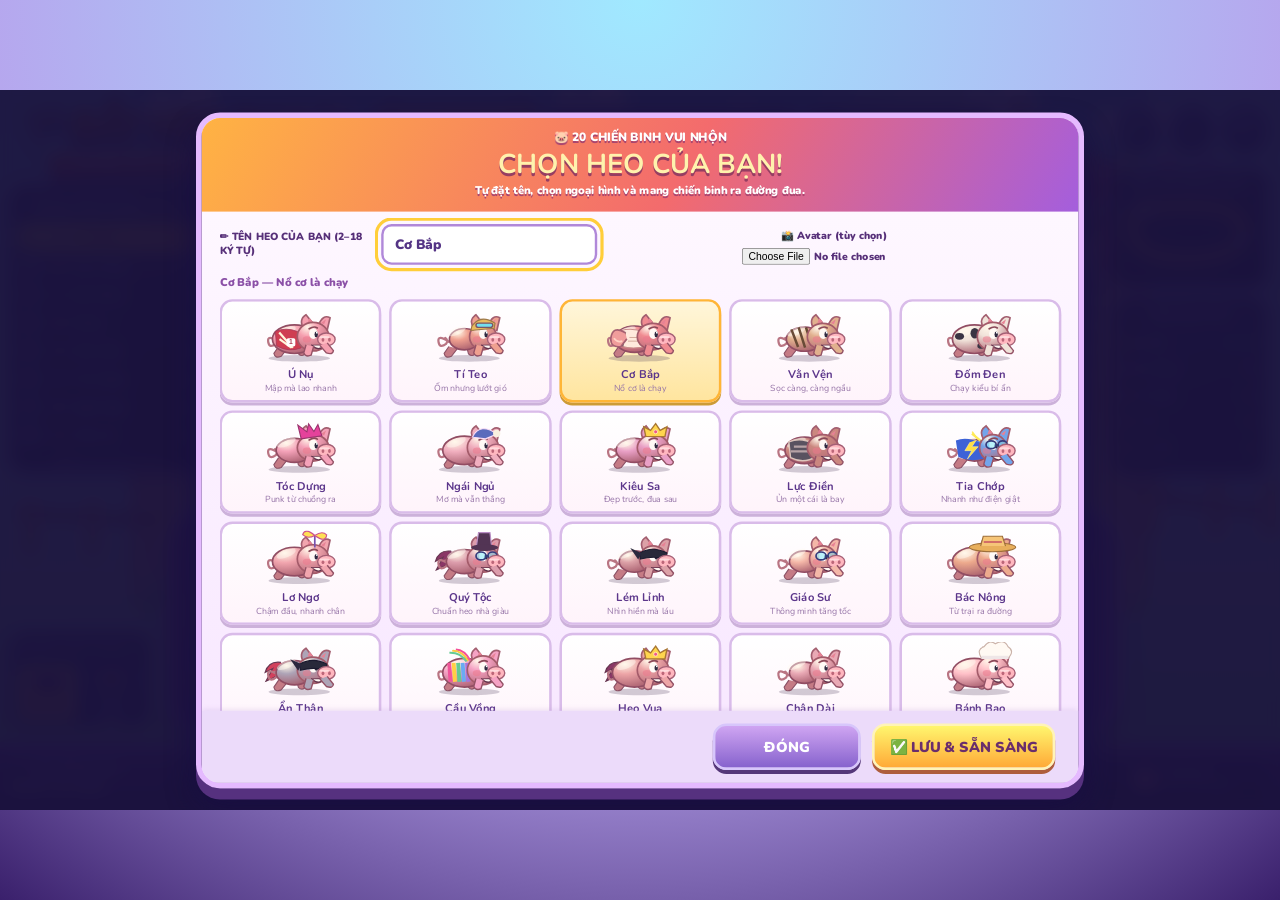
==== commit a19da0ce: "ui: make math mode obvious on start screen and add submit-answer button" ====
--- a/index.html
+++ b/index.html
@@ -54,21 +54,22 @@
     <div id="raceCallout" class="race-callout">⚡ BỨT TỐC!</div>
 
     <section class="mode-panel">
-      <h3>Loại thử thách:</h3>
+      <h3>CHỌN THỬ THÁCH</h3>
       <div class="mode-buttons">
         <button id="typeMode" class="mode-btn chosen" type="button"><span>⌨️</span>Gõ chữ</button>
-        <button id="mathMode" class="mode-btn" type="button"><span>🧮</span>Tính toán</button>
+        <button id="mathMode" class="mode-btn" type="button" title="Trả lời phép cộng, trừ, nhân, chia"><span>🧮</span>Tính toán</button>
       </div>
     </section>
 
     <section class="challenge-panel">
       <div class="player-profile"><div class="player-sparkles">✨⭐</div><img id="myPortrait" alt="Heo bạn chọn"><div id="myPigLabel" class="portrait-label">Cơ Bắp</div></div>
       <div class="challenge-main">
-        <div class="challenge-top"><div class="challenge-ribbon">⌨️ &nbsp;THỬ THÁCH: <span id="challengeType">Gõ lại chính xác đoạn văn sau!</span></div><div id="timeLeft" class="question-timer">⌛ Còn: 12.0 giây</div></div>
-        <div id="questionText" class="question-display">Con heo cơ bắp đang bứt tốc về đích!</div>
+        <div class="challenge-top"><div class="challenge-ribbon">⌨️ &nbsp;THỬ THÁCH: <span id="challengeType">Gõ lại chính xác đoạn văn sau!</span></div><div id="timeLeft" class="question-timer">⌛ Còn: 18.0 giây</div></div>
+        <div id="questionText" class="question-display">Heo chạy nhanh!</div>
         <div class="answer-bar">
           <input id="answerInput" type="text" autocomplete="off" autocapitalize="off" spellcheck="false" aria-label="Gõ câu trả lời" disabled>
           <div id="answerColor" class="answer-overlay" aria-hidden="true">Nhập câu trả lời ở đây...</div>
+          <button id="answerSubmit" class="answer-submit" type="button" disabled>GỬI ↵</button>
         </div>
         <div id="answerFeedback" class="answer-feedback" aria-live="polite">Nhấn Bắt đầu để nhận thử thách!</div>
       </div>
@@ -78,7 +79,15 @@
     <footer class="sound-bar"><div class="sound-header">🔊 &nbsp;Hệ thống âm<br>thanh vui nhộn</div><div class="sound-cue">⌨️ <span>Âm gõ phím:<small>tách tách tách...</small></span></div><div class="sound-cue">✅ <span>Gõ đúng:<small>ting! (vui, nhẹ nhàng)</small></span></div><div class="sound-cue">❌ <span>Gõ sai:<small>bíp! (hài hước)</small></span></div><div class="sound-cue">⚡ <span>Tăng tốc:<small>vút! (boost)</small></span></div><div class="sound-cue">🏆 <span>Chiến thắng:<small>fanfare!</small></span></div><div class="sound-cue">🐽 <span>Thất bại:<small>hụt!... (vui nhộn)</small></span></div></footer>
 
     <div id="startOverlay" class="overlay">
-      <div class="result-card"><div class="overlay-stars">⭐ 🏆 ⭐</div><h2 id="resultHeading">BẦY HEO ĐUA!</h2><p id="resultMessage">Chọn nhân vật, đặt tên và gõ thật nhanh để vượt đối thủ!</p><button id="playBtn" class="primary-btn" type="button">🚀 BẮT ĐẦU ĐUA</button><button id="changeBtn" class="secondary-btn" type="button">🎨 CHỌN HEO & ĐẶT TÊN</button></div>
+      <div class="result-card"><div class="overlay-stars">⭐ 🏆 ⭐</div><h2 id="resultHeading">BẦY HEO ĐUA!</h2><p id="resultMessage">Chọn heo, đặt tên, rồi thử gõ chữ hoặc tính toán để vượt đối thủ!</p>
+          <div class="start-mode-wrap"><div class="start-mode-title">🎮 CHỌN CHẾ ĐỘ TRƯỚC KHI ĐUA</div>
+            <div class="start-mode-buttons">
+              <button id="startTypeMode" class="start-mode-btn chosen" type="button">⌨️ <strong>Gõ chữ</strong><small>Câu ngắn • 18 giây</small></button>
+              <button id="startMathMode" class="start-mode-btn" type="button">🧮 <strong>Tính toán</strong><small>Cộng trừ nhân chia • 14 giây</small></button>
+            </div>
+            <div id="startModeHint" class="start-mode-hint">⌨️ Chế độ: Gõ chữ</div>
+          </div>
+          <button id="playBtn" class="primary-btn" type="button">🚀 BẮT ĐẦU ĐUA</button><button id="changeBtn" class="secondary-btn" type="button">🎨 CHỌN HEO & ĐẶT TÊN</button></div>
     </div>
 
     <div id="pickerModal" class="picker-backdrop hidden" role="dialog" aria-modal="true" aria-labelledby="pickerTitle">
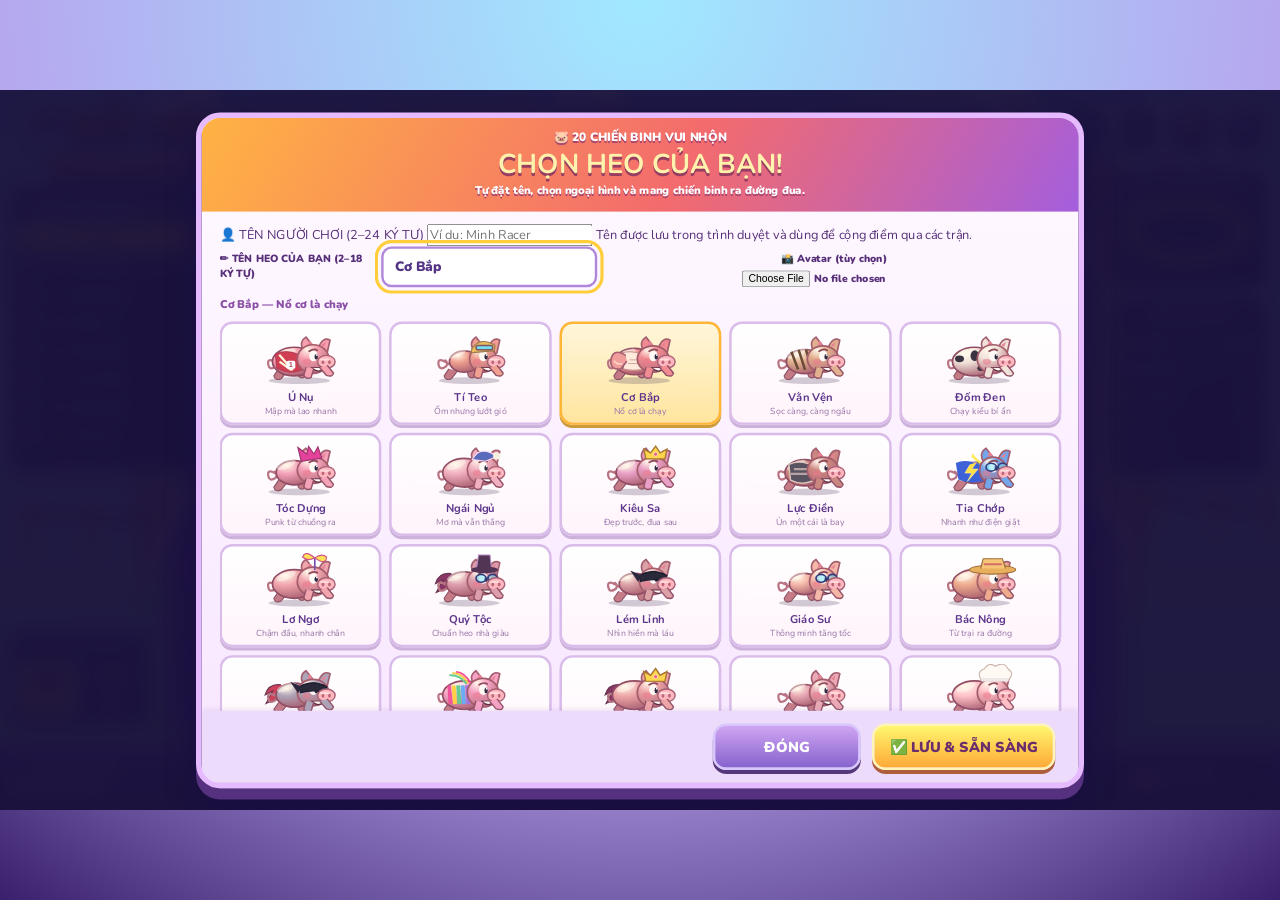
==== commit 415a6e4b: "ui: add player name form, Top 10 leaderboard modal and result point controls" ====
--- a/index.html
+++ b/index.html
@@ -24,6 +24,7 @@
       <div class="top-icons">
         <button id="soundBtn" class="round-btn" title="Bật tắt âm thanh" aria-label="Bật tắt âm thanh" type="button">🔊</button>
         <button id="musicBtn" class="round-btn" title="Bật tắt nhạc nền" aria-label="Bật tắt nhạc nền" type="button">🎵</button>
+        <button id="leaderboardBtn" class="round-btn" title="Top 10 người chơi" aria-label="Xem Top 10 người chơi" type="button">🏆</button>
         <button id="settingsBtn" class="round-btn" title="Chọn heo và đặt tên" aria-label="Chọn heo và đặt tên" type="button">⚙</button>
       </div>
     </header>
@@ -80,6 +81,11 @@
 
     <div id="startOverlay" class="overlay">
       <div class="result-card"><div class="overlay-stars">⭐ 🏆 ⭐</div><h2 id="resultHeading">BẦY HEO ĐUA!</h2><p id="resultMessage">Chọn heo, đặt tên, rồi thử gõ chữ hoặc tính toán để vượt đối thủ!</p>
+          <div id="resultScoreBox" class="result-score-box hidden">
+            <div class="result-player-name">👤 <span id="resultPlayerName"></span></div>
+            <div class="result-points">⭐ +<span id="resultPoints">0</span> điểm</div>
+            <div id="resultScoreBreakdown" class="result-score-breakdown"></div>
+          </div>
           <div class="start-mode-wrap"><div class="start-mode-title">🎮 CHỌN CHẾ ĐỘ TRƯỚC KHI ĐUA</div>
             <div class="start-mode-buttons">
               <button id="startTypeMode" class="start-mode-btn chosen" type="button">⌨️ <strong>Gõ chữ</strong><small>Câu ngắn • 18 giây</small></button>
@@ -87,20 +93,44 @@
             </div>
             <div id="startModeHint" class="start-mode-hint">⌨️ Chế độ: Gõ chữ</div>
           </div>
-          <button id="playBtn" class="primary-btn" type="button">🚀 BẮT ĐẦU ĐUA</button><button id="changeBtn" class="secondary-btn" type="button">🎨 CHỌN HEO & ĐẶT TÊN</button></div>
+          <button id="playBtn" class="primary-btn" type="button">🚀 BẮT ĐẦU ĐUA</button>
+          <button id="resultTop10Btn" class="secondary-btn" type="button">🏆 TOP 10 ĐIỂM</button>
+          <button id="changeBtn" class="secondary-btn" type="button">🎨 CHỌN HEO & ĐẶT TÊN</button></div>
     </div>
 
     <div id="pickerModal" class="picker-backdrop hidden" role="dialog" aria-modal="true" aria-labelledby="pickerTitle">
       <div class="picker-card">
         <header class="picker-header"><span>🐷 20 CHIẾN BINH VUI NHỘN</span><h2 id="pickerTitle">CHỌN HEO CỦA BẠN!</h2><p>Tự đặt tên, chọn ngoại hình và mang chiến binh ra đường đua.</p></header>
-        <div class="picker-inner"><div class="picker-form"><label for="pigNameInput">✏️ TÊN HEO CỦA BẠN (2–18 KÝ TỰ)</label><input id="pigNameInput" type="text" maxlength="18" placeholder="Ví dụ: Heo Siêu Quậy" autocomplete="off" spellcheck="false"><span id="nameError" class="name-error"></span><label class="upload-avatar">📸 Avatar (tùy chọn) <input id="avatarInput" type="file" accept="image/jpeg,image/png,image/webp"></label><span id="selectedInfo" class="selected-info">Cơ Bắp — Nổ cơ là chạy</span></div><div id="pigGrid" class="pig-grid"></div></div>
+        <div class="picker-inner">
+          <div class="player-name-row">
+            <label for="playerNameInput">👤 TÊN NGƯỜI CHƠI (2–24 KÝ TỰ)</label>
+            <input id="playerNameInput" type="text" maxlength="24" autocomplete="nickname" placeholder="Ví dụ: Minh Racer">
+            <span id="playerNameError" class="player-name-error"></span>
+            <span class="player-name-hint">Tên được lưu trong trình duyệt và dùng để cộng điểm qua các trận.</span>
+          </div>
+          <div class="picker-form"><label for="pigNameInput">✏️ TÊN HEO CỦA BẠN (2–18 KÝ TỰ)</label><input id="pigNameInput" type="text" maxlength="18" placeholder="Ví dụ: Heo Siêu Quậy" autocomplete="off" spellcheck="false"><span id="nameError" class="name-error"></span><label class="upload-avatar">📸 Avatar (tùy chọn) <input id="avatarInput" type="file" accept="image/jpeg,image/png,image/webp"></label><span id="selectedInfo" class="selected-info">Cơ Bắp — Nổ cơ là chạy</span></div><div id="pigGrid" class="pig-grid"></div></div>
         <div class="picker-actions"><button id="pickerClose" type="button" class="secondary-btn">ĐÓNG</button><button id="pickerSave" type="button" class="primary-btn">✅ LƯU & SẴN SÀNG</button></div>
       </div>
+    </div>
+
+    <div id="leaderboardModal" class="picker-backdrop hidden" role="dialog" aria-modal="true" aria-labelledby="top10Heading">
+      <section class="top10-card">
+        <header class="top10-header"><h2 id="top10Heading">🏆 TOP 10 NGƯỜI CHƠI</h2><p>Điểm tích lũy theo tên người chơi trên trình duyệt này</p></header>
+        <div class="score-rules">🏁 Hạng 1–8: 100 / 80 / 60 / 45 / 35 / 25 / 15 / 10 điểm • ✅ Câu đúng: +10 • ⚡ Trả lời nhanh nhất: +5</div>
+        <div class="top10-table-wrap"><table class="top10-table"><thead><tr><th>Hạng</th><th>Người chơi</th><th>Tổng điểm</th><th>Số trận</th><th>Thắng</th><th>Câu đúng</th></tr></thead><tbody id="top10Rows"></tbody></table><p id="top10Empty" class="top10-empty">Chưa có kết quả. Hoàn thành một trận để ghi điểm!</p></div>
+        <p id="top10StorageNote" class="score-storage-note">Dữ liệu tự lưu trên thiết bị này, chưa phải bảng xếp hạng chung toàn mạng.</p>
+        <div class="top10-actions">
+          <button id="exportCsv" class="secondary-btn" type="button">⬇ TẢI TOP 10 CSV</button>
+          <button id="exportJson" class="secondary-btn" type="button">⬇ LƯU FILE JSON</button>
+          <button id="top10Close" class="primary-btn" type="button">ĐÓNG</button>
+        </div>
+      </section>
     </div>
   </div>
 </div>
 <div class="mobile-note">📱 Trải nghiệm game tốt nhất khi xoay màn hình ngang.</div>
 <script src="./site/pigs.js" defer></script>
+<script src="./site/leaderboard.js" defer></script>
 <script src="./site/game.js" defer></script>
 </body>
 </html>
--- a/site/style.css
+++ b/site/style.css
@@ -91,3 +91,23 @@
 .mobile-note{display:none}
 @media(max-aspect-ratio:10/9){.mobile-note{display:block;position:fixed;top:0;left:0;right:0;z-index:99;text-align:center;background:#ffdf6b;color:#5c358a;padding:4px;font-weight:bold;font-size:12px}}
 @media(prefers-reduced-motion:reduce){.boost-wings{animation:none}.race-callout.show{animation:none;opacity:1}}
+
+
+/* Challenge revision: visible mode selection and clearly actionable math submit. */
+.start-mode-wrap{margin:16px auto 12px;padding:11px 13px;border:2px solid #e3bdfa;border-radius:18px;background:#281b6282;max-width:560px}
+.start-mode-title{font-size:15px;font-weight:1000;color:#ffef9c;text-shadow:0 2px #593272;margin-bottom:7px}
+.start-mode-buttons{display:flex;gap:11px;justify-content:center}
+.start-mode-btn{min-width:0;flex:1;max-width:250px;padding:11px 8px;color:#fef6ff;border:3px solid #b7a3eb;border-radius:15px;background:linear-gradient(#68559d,#443076);font-size:17px;font-weight:1000;box-shadow:0 3px #352358}
+.start-mode-btn strong{font-size:18px}.start-mode-btn small{display:block;color:#eadcf9;font-size:12px;margin-top:5px}
+.start-mode-btn.chosen{border-color:#fff3a3;background:linear-gradient(#ffe578,#ffa93d);color:#73365c;box-shadow:0 4px #b86d33}
+.start-mode-btn.chosen small{color:#743c51}
+.start-mode-hint{font-size:12px;font-weight:900;color:#ffe6a1;padding-top:8px}
+.answer-bar input{padding-right:132px}
+.answer-overlay{right:138px}
+.answer-submit{position:absolute;z-index:4;right:7px;top:7px;bottom:7px;border:2px solid #ffed93;border-radius:13px;background:linear-gradient(#ffef7c,#ffa92c);color:#653168;font-weight:1000;font-size:17px;padding:0 15px;box-shadow:0 3px #b97534}
+.answer-submit:hover:not(:disabled){filter:brightness(1.08)}
+.answer-submit:disabled{opacity:.55}
+.mode-panel h3{font-size:13px;letter-spacing:-.3px;text-align:center}
+.result-card{width:640px;max-width:94%;padding:23px 25px}
+.result-card h2{font-size:32px}
+.result-card p{font-size:16px}
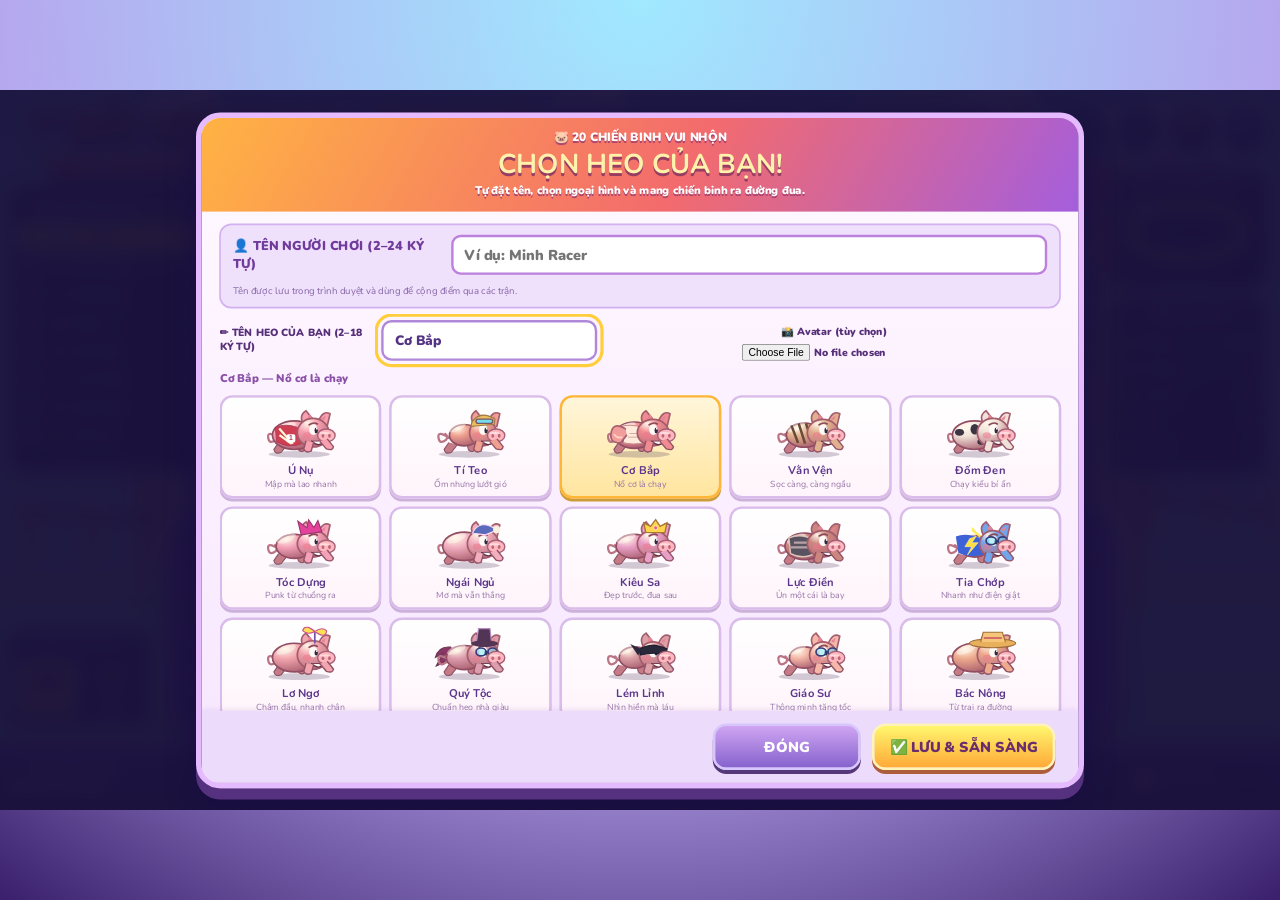
==== commit 3bd9f3bd: "ui: support optional file-backed shared leaderboard host" ====
--- a/index.html
+++ b/index.html
@@ -131,6 +131,7 @@
 <div class="mobile-note">📱 Trải nghiệm game tốt nhất khi xoay màn hình ngang.</div>
 <script src="./site/pigs.js" defer></script>
 <script src="./site/leaderboard.js" defer></script>
+<script src="./site/config.js" defer></script>
 <script src="./site/game.js" defer></script>
 </body>
 </html>
--- a/site/style.css
+++ b/site/style.css
@@ -111,3 +111,37 @@
 .result-card{width:640px;max-width:94%;padding:23px 25px}
 .result-card h2{font-size:32px}
 .result-card p{font-size:16px}
+
+
+/* Persistent local tournament scoring / Top 10 */
+.player-name-row{display:grid;grid-template-columns:260px minmax(280px,1fr);gap:6px 13px;align-items:center;background:#efe0fc;border:2px solid #d3b0ef;border-radius:15px;padding:12px 15px;margin:0 0 14px}
+.player-name-row label{font-size:16px;font-weight:1000;color:#713b9b}
+.player-name-row input{border:3px solid #bc80dd;padding:10px 13px;border-radius:12px;font-size:18px;color:#5b2e7d;background:#fff;font-weight:900;min-width:0}
+.player-name-error{grid-column:2;color:#dc325f;font-size:13px;font-weight:900}
+.player-name-hint{grid-column:1/3;color:#8564a5;font-size:12px}
+.result-score-box{border:3px solid #f5d65d;border-radius:20px;padding:10px 15px;background:linear-gradient(125deg,#5534a7,#7133ac);box-shadow:0 4px 0 #422570}
+.result-score-box.hidden{display:none}
+.result-player-name{color:#e7d6ff;font-weight:1000;font-size:16px}
+.result-points{font-weight:1000;color:#ffe881;text-shadow:0 2px #ab447e;font-size:36px;line-height:1.25}
+.result-score-breakdown{color:#e6dcff;font-size:13px;font-weight:900}
+.overlay.finished-overlay .start-mode-wrap{display:none}
+.result-card{max-height:86%;overflow:auto}
+.top10-card{background:linear-gradient(150deg,#fdf6ff,#ecd6fe);border:7px solid #d5a6f4;color:#553478;width:860px;max-width:95%;max-height:87%;display:flex;flex-direction:column;border-radius:29px;box-shadow:0 12px 0 #4a2876,0 22px 28px #170b48a0;overflow:hidden}
+.top10-header{text-align:center;background:linear-gradient(115deg,#ffcc55,#e87586 48%,#914dc0);padding:12px 22px;color:#fff;font-weight:1000;text-shadow:0 2px #843867}
+.top10-header h2{margin:0;font-size:30px;color:#fff2b8}
+.top10-header p{margin:3px 0 0;font-size:14px}
+.score-rules{font-size:12px;line-height:1.45;text-align:center;color:#6b4384;padding:12px 18px;background:#fff4d9;font-weight:900}
+.top10-table-wrap{overflow:auto;flex:1;padding:14px 18px}
+.top10-table{border-collapse:separate;border-spacing:0 7px;width:100%;font-weight:900;font-size:14px;white-space:nowrap}
+.top10-table th{background:#6842a4;color:#fff;padding:9px 13px;text-align:left}
+.top10-table th:first-child{border-radius:12px 0 0 12px}
+.top10-table th:last-child{border-radius:0 12px 12px 0}
+.top10-table td{background:#fff;border-bottom:2px solid #dfc6ea;padding:10px 13px}
+.top10-table tr.my-score td{background:#fff0b4;border-bottom-color:#f1c75f;color:#6c3664}
+.top10-table td:nth-child(3){color:#ad4693;font-size:17px}
+.top10-empty{text-align:center;color:#76528e;font-size:17px;font-weight:900;padding:20px}
+.top10-empty.hidden{display:none}
+.score-storage-note{text-align:center;font-size:12px;color:#805e96;padding:8px;margin:0;background:#f7e8ff}
+.top10-actions{display:flex;justify-content:center;gap:7px;padding:12px 18px;background:#e5cef4;flex-wrap:wrap}
+.top10-actions button{font-size:15px;min-width:0;padding:10px 13px;margin:0}
+@media(max-width:850px){.player-name-row{grid-template-columns:1fr}.player-name-row .player-name-error,.player-name-row .player-name-hint{grid-column:1}}
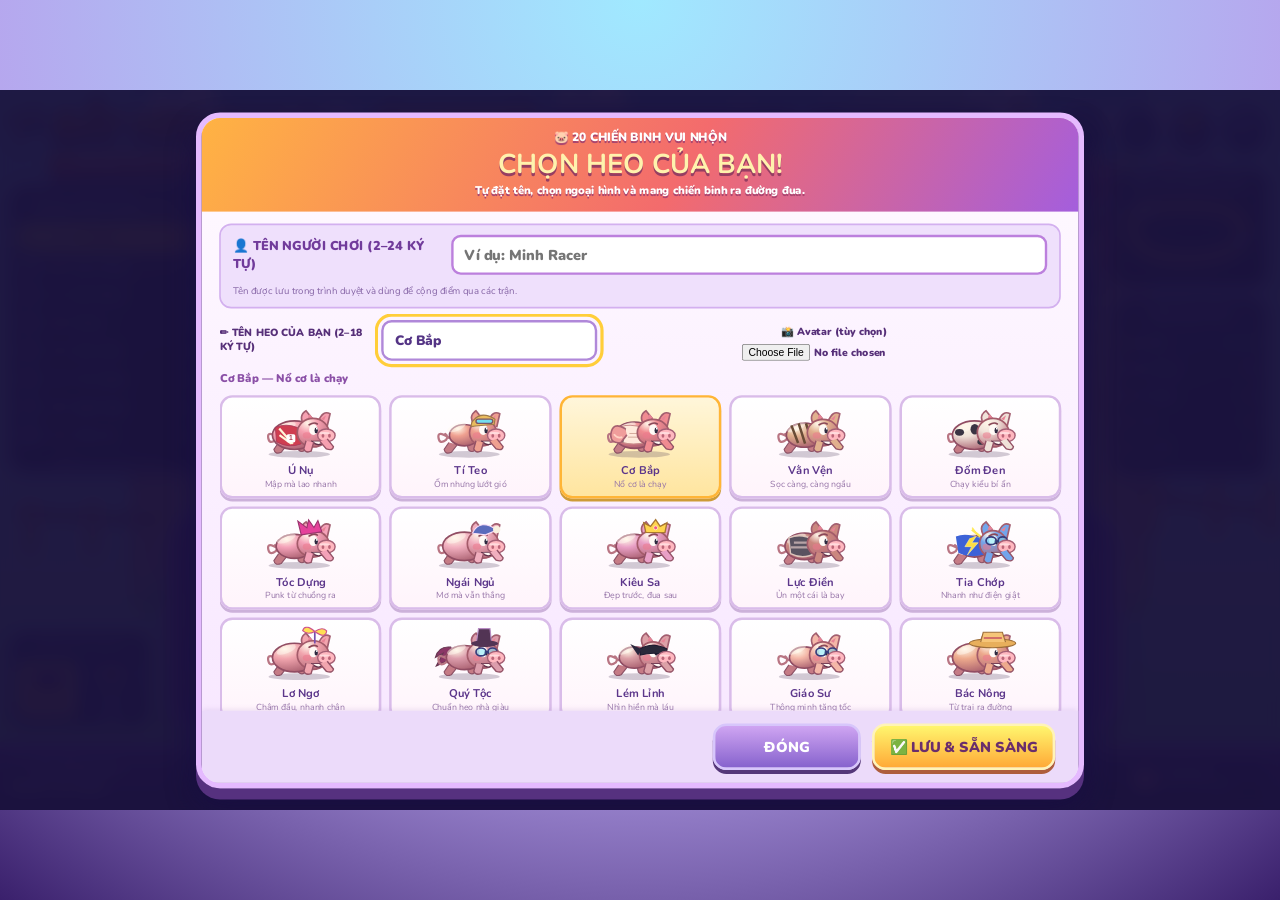
==== commit 8f3d804f: "deploy: add visible Top 10 release marker and versioned assets to bypass stale cache" ====
--- a/index.html
+++ b/index.html
@@ -4,9 +4,10 @@
 <meta charset="UTF-8">
 <meta name="viewport" content="width=device-width,initial-scale=1,viewport-fit=cover">
 <meta name="theme-color" content="#56318a">
+<meta name="pig-racing-build" content="2026-11-21-top10-r2">
 <title>BẦY HEO ĐUA · Đấu trường thử thách</title>
 <meta name="description" content="Bầy Heo Đua: chọn 20 heo, tự đặt tên, gõ chữ hoặc làm toán để tăng tốc!">
-<link rel="stylesheet" href="./site/style.css">
+<link rel="stylesheet" href="./site/style.css?v=20261121top10r2">
 </head>
 <body>
 <div id="viewport">
@@ -17,6 +18,7 @@
       <div class="brand">
         <div class="brand-flags">🏁</div><div class="brand-text">BẦY HEO ĐUA</div><div class="brand-flags">🏁</div>
         <span class="brand-ribbon">Chế độ Thử Thách - Gõ Chữ Siêu Tốc</span>
+        <span class="release-mark">TOP 10 · 21/11</span>
       </div>
       <div id="lapBox" class="wood-sign">Vòng <b id="lapLabel">1/3</b></div>
       <div class="distance-pill">🏁 <span>Quãng đường: <b id="distanceValue">0 / 2.000 m</b></span></div>
@@ -129,9 +131,9 @@
   </div>
 </div>
 <div class="mobile-note">📱 Trải nghiệm game tốt nhất khi xoay màn hình ngang.</div>
-<script src="./site/pigs.js" defer></script>
-<script src="./site/leaderboard.js" defer></script>
-<script src="./site/config.js" defer></script>
-<script src="./site/game.js" defer></script>
+<script src="./site/pigs.js?v=20261121top10r2" defer></script>
+<script src="./site/leaderboard.js?v=20261121top10r2" defer></script>
+<script src="./site/config.js?v=20261121top10r2" defer></script>
+<script src="./site/game.js?v=20261121top10r2" defer></script>
 </body>
 </html>
